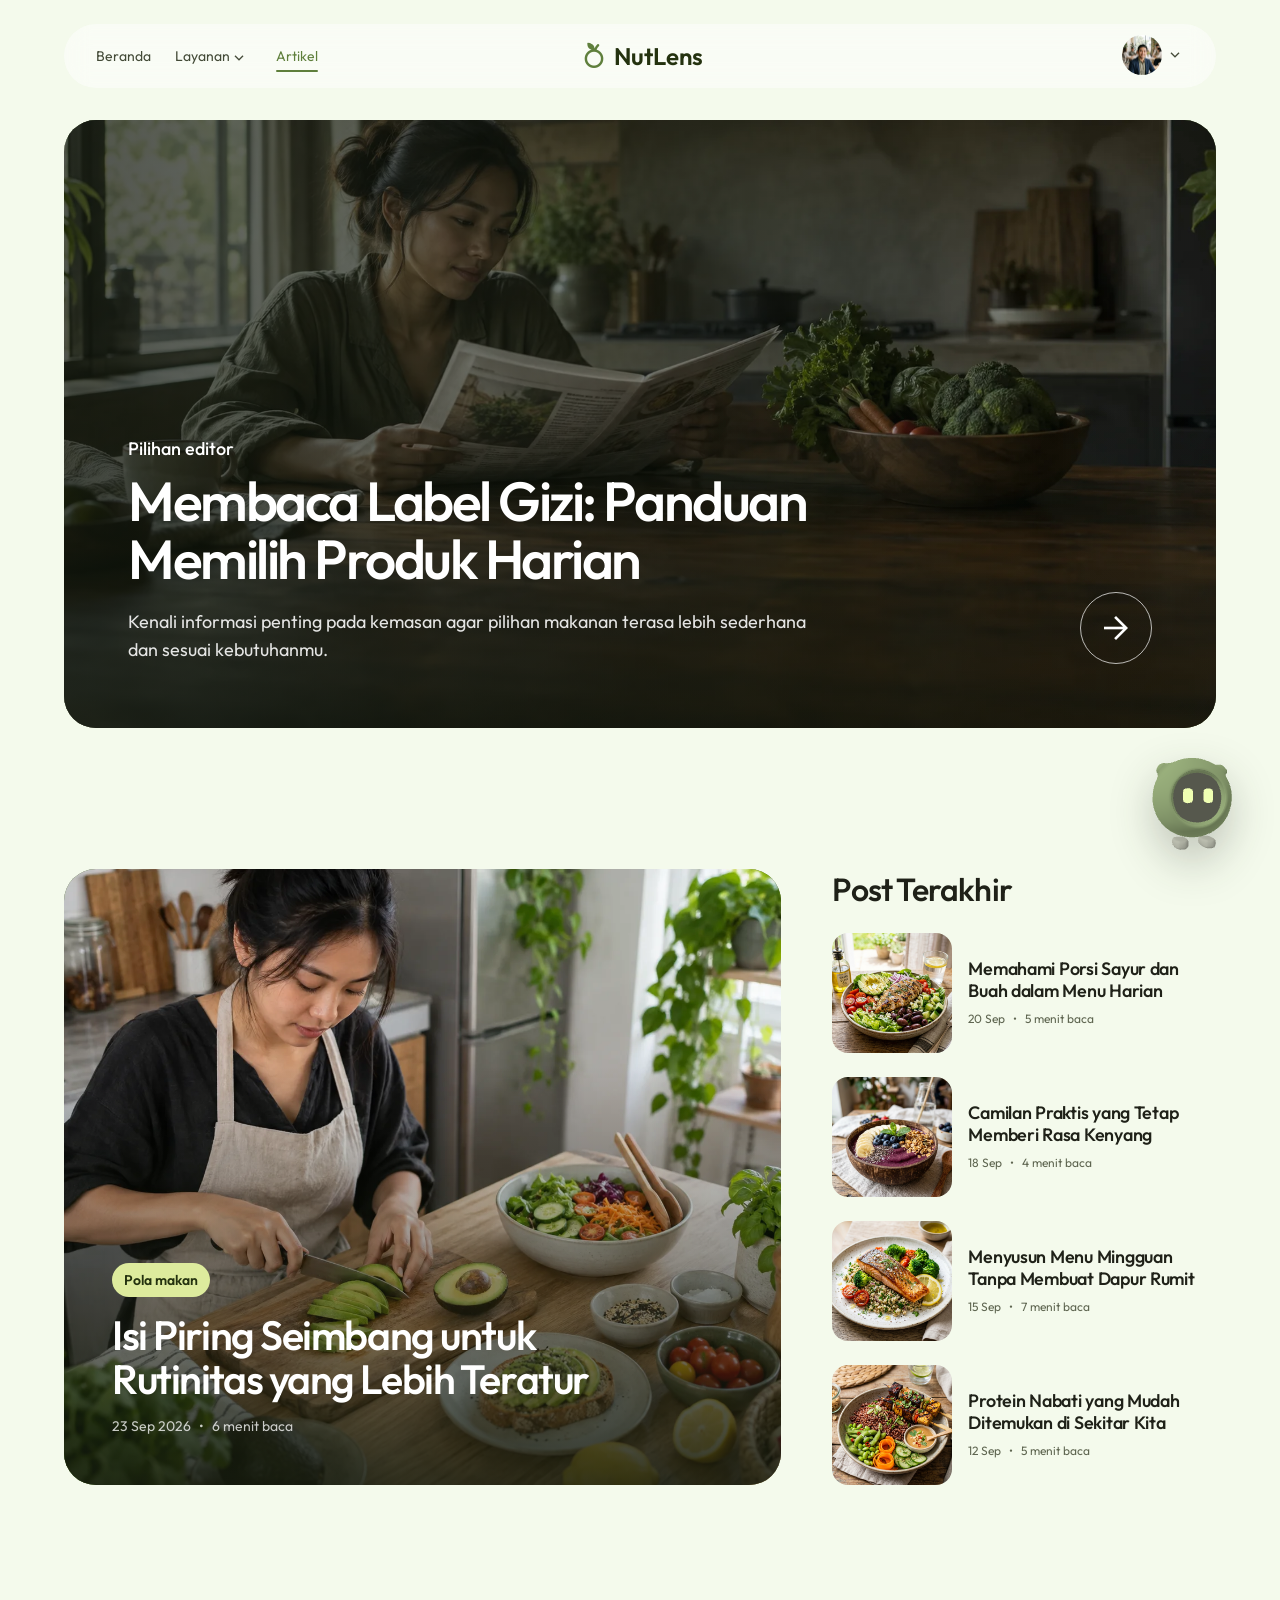
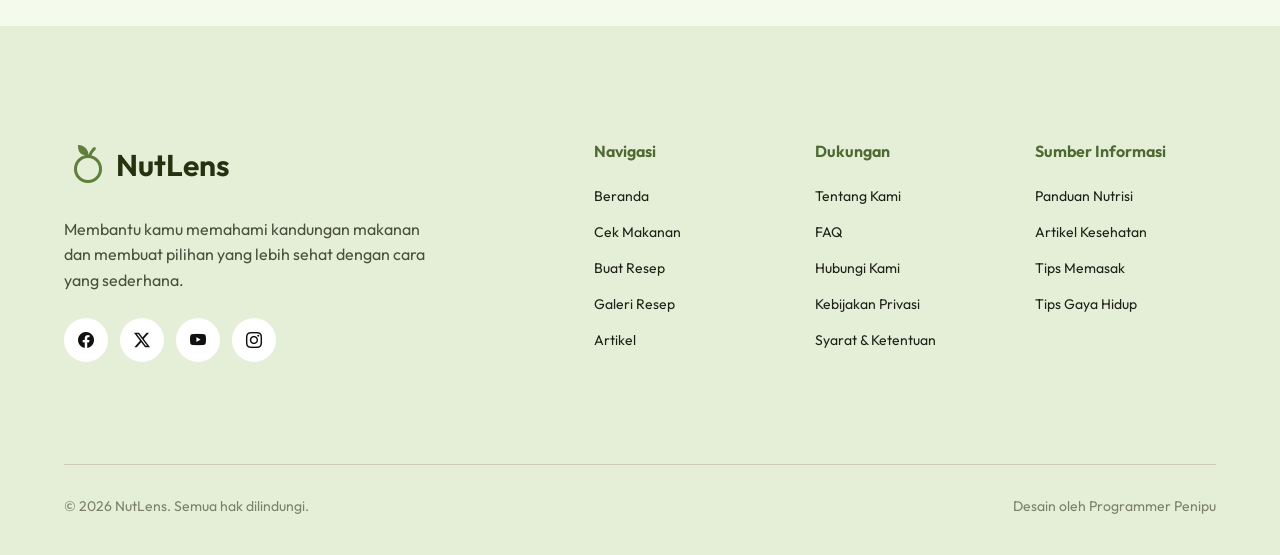
==== assets/pages/artikel.html @ 57198579 "feat(chat): mount assistant across feature pages" ====
<!doctype html>
<html lang="id">
  <head>
    <meta charset="UTF-8" />
    <meta name="viewport" content="width=device-width, initial-scale=1" />
    <meta name="description" content="Baca artikel NutLens tentang nutrisi, kebiasaan makan, dan pilihan makanan untuk keseharian." />
    <title>Artikel Kesehatan | NutLens</title>
    <script>
      (() => {
        const root = document.documentElement;
        const reduce = window.matchMedia("(prefers-reduced-motion: reduce)").matches;
        if (!reduce && "IntersectionObserver" in window) {
          root.classList.add("reveal-ready");
          document.addEventListener("DOMContentLoaded", () => {
            window.setTimeout(() => {
              if (!root.classList.contains("reveal-runtime-ready")) root.classList.remove("reveal-ready");
            }, 1600);
          }, { once: true });
        }
      })();
    </script>
    <link rel="preconnect" href="https://fonts.googleapis.com" />
    <link rel="preconnect" href="https://fonts.gstatic.com" crossorigin />
    <link rel="stylesheet" href="https://fonts.googleapis.com/css2?family=Material+Symbols+Outlined:opsz,wght,FILL,GRAD@20..48,100..700,0..1,-50..200&amp;family=Outfit:wght@100..900&amp;display=swap" />
    <link rel="stylesheet" href="https://cdn.jsdelivr.net/npm/bootstrap-icons@1.13.1/font/bootstrap-icons.min.css" />
    <link rel="stylesheet" href="../css/global.css?v=2" />
    <link rel="stylesheet" href="../css/chat-widget.css" />
    <link rel="stylesheet" href="../css/artikel.css" />
    <script type="module" src="../js/navbar.mjs?v=2"></script>
    <script type="module" src="../js/chat-widget.mjs?v=6"></script>
    <script type="module" src="../js/profile-dropdown.mjs"></script>
    <script type="module" src="../js/mobile-navigation.mjs"></script>
    <script type="module" src="../js/scroll-reveal.mjs"></script>
  </head>
  <body>
    <a class="visually-hidden" href="#main-content">Lewati ke konten utama</a>

    <nav class="nutlens-navbar" aria-label="Navigasi utama" data-mobile-navigation>
      <div class="navbar__container">
        <ul class="navbar__menu">
          <li><a href="../../index.html">Beranda</a></li>
          <li>
            <div class="navbar__services" data-services-dropdown>
              <button class="navbar__services-toggle" type="button" aria-expanded="false" aria-controls="services-menu">
                Layanan
                <span class="material-symbols-outlined" aria-hidden="true">expand_more</span>
              </button>
              <ul id="services-menu" class="navbar__submenu" hidden>
                <li><a href="cek-makanan.html"><span class="navbar__submenu-icon navbar__submenu-icon--check material-symbols-outlined" aria-hidden="true">nutrition</span><span class="navbar__submenu-copy"><span class="navbar__submenu-title">Analisis Gizi</span><span class="navbar__submenu-description">Analisis nutrisi dari makananmu</span></span></a></li>
                <li><a href="resep-galeri.html"><span class="navbar__submenu-icon navbar__submenu-icon--gallery material-symbols-outlined" aria-hidden="true">menu_book</span><span class="navbar__submenu-copy"><span class="navbar__submenu-title">Resep Sehat</span><span class="navbar__submenu-description">Temukan inspirasi resep sehat</span></span></a></li>
                <li><a href="buat-resep.html"><span class="navbar__submenu-icon navbar__submenu-icon--recipe material-symbols-outlined" aria-hidden="true">restaurant_menu</span><span class="navbar__submenu-copy"><span class="navbar__submenu-title">Perencanaan Nutrisi</span><span class="navbar__submenu-description">Buat resep dari bahan yang tersedia</span></span></a></li>
                <li><a href="challenge-sehat.html"><span class="navbar__submenu-icon navbar__submenu-icon--challenge material-symbols-outlined" aria-hidden="true">emoji_events</span><span class="navbar__submenu-copy"><span class="navbar__submenu-title">Challenge Sehat</span><span class="navbar__submenu-description">Ikuti tantangan hidup lebih sehat</span></span></a></li>
              </ul>
            </div>
          </li>
          <li><a class="is-active" href="artikel.html" aria-current="page">Artikel</a></li>
        </ul>

        <div class="navbar__logo">
          <span class="material-symbols-outlined" aria-hidden="true">nutrition</span>
          <a href="../../index.html" aria-label="NutLens, kembali ke beranda">NutLens</a>
        </div>

        <div class="navbar__profile" data-profile-dropdown>
          <button class="navbar__profile-trigger" type="button" aria-expanded="false" aria-controls="profile-menu" aria-label="Buka menu profil Denny Pramana">
            <img class="navbar__profile-avatar navbar__profile-avatar--trigger" src="../images/testimonial/Bang Raka.webp" alt="" width="40" height="40" />
            <span class="navbar__profile-chevron material-symbols-outlined" aria-hidden="true">expand_more</span>
          </button>
          <div id="profile-menu" class="navbar__profile-panel" hidden inert>
            <div class="navbar__profile-identity">
              <img class="navbar__profile-avatar navbar__profile-avatar--panel" src="../images/testimonial/Bang Raka.webp" alt="" width="48" height="48" />
              <div class="navbar__profile-copy"><p class="navbar__profile-name">Denny Pramana</p><p class="navbar__profile-email">denprama@email.com</p></div>
            </div>
            <hr class="navbar__profile-divider" />
            <a class="navbar__profile-action" href="profil.html" data-profile-link><span class="material-symbols-outlined" aria-hidden="true">person</span><span>Profile</span></a>
            <button class="navbar__profile-action" type="button" data-profile-logout><span class="material-symbols-outlined" aria-hidden="true">logout</span><span>Logout</span></button>
          </div>
        </div>

        <button class="mobile-nav__open" type="button" aria-label="Buka menu navigasi" aria-expanded="false" aria-controls="mobile-navigation"><span class="material-symbols-outlined" aria-hidden="true">menu</span></button>
      </div>

      <div class="mobile-nav" id="mobile-navigation" aria-hidden="true">
        <button class="mobile-nav__overlay" type="button" aria-label="Tutup menu navigasi" tabindex="-1"></button>
        <aside class="mobile-nav__drawer" role="dialog" aria-modal="true" aria-labelledby="mobile-nav-title" inert>
          <header class="mobile-nav__header">
            <span class="mobile-nav__brand" aria-hidden="true"><span class="material-symbols-outlined">nutrition</span><span>NutLens</span></span>
            <h2 id="mobile-nav-title" class="visually-hidden">Menu NutLens</h2>
            <button class="mobile-nav__close" type="button" aria-label="Tutup menu navigasi"><span class="material-symbols-outlined" aria-hidden="true">close</span></button>
          </header>
          <div class="mobile-nav__body">
            <section class="mobile-nav__section" aria-labelledby="mobile-account-title">
              <h3 id="mobile-account-title" class="mobile-nav__section-title">Akun</h3>
              <a class="mobile-nav__account" href="profil.html"><img class="mobile-nav__avatar" src="../images/testimonial/Bang Raka.webp" alt="" width="48" height="48" /><span class="mobile-nav__account-text"><strong>Denny Pramana</strong><span>Lihat profil saya</span></span><span class="material-symbols-outlined" aria-hidden="true">chevron_right</span></a>
            </section>
            <section class="mobile-nav__section" aria-labelledby="mobile-navigation-title">
              <h3 id="mobile-navigation-title" class="mobile-nav__section-title">Navigasi</h3>
              <nav aria-label="Navigasi mobile">
                <ul class="mobile-nav__list">
                  <li><a class="mobile-nav__item" href="../../index.html"><span class="material-symbols-outlined" aria-hidden="true">home</span><span>Beranda</span></a></li>
                  <li>
                    <button class="mobile-nav__submenu-trigger" type="button" aria-expanded="false" aria-controls="mobile-services-menu"><span class="mobile-nav__item-main"><span class="material-symbols-outlined" aria-hidden="true">grid_view</span><span>Layanan</span></span><span class="material-symbols-outlined mobile-nav__submenu-icon" aria-hidden="true">expand_more</span></button>
                    <div class="mobile-nav__submenu-shell" id="mobile-services-menu" aria-hidden="true" inert><ul class="mobile-nav__submenu"><li><a href="cek-makanan.html">Analisis Gizi</a></li><li><a href="resep-galeri.html">Resep Sehat</a></li><li><a href="buat-resep.html">Perencanaan Nutrisi</a></li><li><a href="challenge-sehat.html">Challenge Sehat</a></li></ul></div>
                  </li>
                  <li><a class="mobile-nav__item is-active" href="artikel.html" aria-current="page"><span class="material-symbols-outlined" aria-hidden="true">article</span><span>Artikel</span></a></li>
                </ul>
              </nav>
            </section>
          </div>
          <div class="mobile-nav__footer"><button class="mobile-nav__logout" type="button"><span class="material-symbols-outlined" aria-hidden="true">logout</span><span>Logout</span></button></div>
        </aside>
      </div>
    </nav>

    <main id="main-content">
      <section class="article-hero" aria-labelledby="featured-title">
        <img class="article-hero__image" src="../images/articles/article-hero.webp" alt="Seseorang membaca artikel nutrisi di meja dapur" width="1774" height="887" fetchpriority="high" />
        <div class="article-hero__scrim" aria-hidden="true"></div>
        <div class="article-hero__content">
          <p class="article-hero__eyebrow">Pilihan editor</p>
          <h1 id="featured-title">Membaca Label Gizi: Panduan Memilih Produk Harian</h1>
          <p class="article-hero__summary">Kenali informasi penting pada kemasan agar pilihan makanan terasa lebih sederhana dan sesuai kebutuhanmu.</p>
        </div>
        <a class="article-hero__action" href="#artikel-terbaru" aria-label="Lihat artikel terbaru"><span class="material-symbols-outlined" aria-hidden="true">arrow_forward</span></a>
      </section>

      <section class="article-feed" id="artikel-terbaru" aria-labelledby="latest-title">
        <article class="lead-story" data-reveal="fade-up">
          <img class="lead-story__image" src="../images/articles/article-feature.webp" alt="Seseorang menyiapkan roti alpukat dan salad di dapur" width="1448" height="1086" loading="lazy" />
          <div class="lead-story__scrim" aria-hidden="true"></div>
          <div class="lead-story__content">
            <p class="story-category">Pola makan</p>
            <h2>Isi Piring Seimbang untuk Rutinitas yang Lebih Teratur</h2>
            <p class="story-meta"><time datetime="2026-09-23">23 Sep 2026</time><span aria-hidden="true">•</span><span>6 menit baca</span></p>
          </div>
        </article>

        <div class="latest-stories" data-reveal="fade-up" data-reveal-delay="120">
          <h2 id="latest-title">Post Terakhir</h2>
          <div class="latest-stories__list">
            <article class="story-row"><img src="../images/recipes/mediterranean-salad.jpg" alt="Salad berisi sayuran segar" width="1200" height="896" loading="lazy" /><div><h3>Memahami Porsi Sayur dan Buah dalam Menu Harian</h3><p class="story-meta"><time datetime="2026-09-20">20 Sep</time><span aria-hidden="true">•</span><span>5 menit baca</span></p></div></article>
            <article class="story-row"><img src="../images/recipes/berry-smoothie.jpg" alt="Smoothie buah beri dengan bahan segar" width="1200" height="896" loading="lazy" /><div><h3>Camilan Praktis yang Tetap Memberi Rasa Kenyang</h3><p class="story-meta"><time datetime="2026-09-18">18 Sep</time><span aria-hidden="true">•</span><span>4 menit baca</span></p></div></article>
            <article class="story-row"><img src="../images/recipes/salmon-quinoa.jpg" alt="Hidangan salmon dan quinoa" width="1200" height="896" loading="lazy" /><div><h3>Menyusun Menu Mingguan Tanpa Membuat Dapur Rumit</h3><p class="story-meta"><time datetime="2026-09-15">15 Sep</time><span aria-hidden="true">•</span><span>7 menit baca</span></p></div></article>
            <article class="story-row"><img src="../images/recipes/tempe-bakar.jpg" alt="Tempe bakar dengan sayuran" width="1200" height="896" loading="lazy" /><div><h3>Protein Nabati yang Mudah Ditemukan di Sekitar Kita</h3><p class="story-meta"><time datetime="2026-09-12">12 Sep</time><span aria-hidden="true">•</span><span>5 menit baca</span></p></div></article>
          </div>
        </div>
      </section>
    </main>

    <footer class="site-footer">
      <div class="site-footer__container">
        <div class="site-footer__main">
          <div class="site-footer__brand" data-reveal="fade-up">
            <a class="site-footer__brand-link" href="../../index.html" aria-label="NutLens, kembali ke beranda"><span class="material-symbols-outlined" aria-hidden="true">nutrition</span><span>NutLens</span></a>
            <p class="site-footer__description">Membantu kamu memahami kandungan makanan dan membuat pilihan yang lebih sehat dengan cara yang sederhana.</p>
            <div class="site-footer__socials" aria-label="Media sosial NutLens">
              <a class="site-footer__social-link" aria-label="Facebook NutLens belum tersedia" aria-disabled="true" tabindex="-1"><i class="bi bi-facebook" aria-hidden="true"></i></a>
              <a class="site-footer__social-link" aria-label="X NutLens belum tersedia" aria-disabled="true" tabindex="-1"><i class="bi bi-twitter-x" aria-hidden="true"></i></a>
              <a class="site-footer__social-link" aria-label="YouTube NutLens belum tersedia" aria-disabled="true" tabindex="-1"><i class="bi bi-youtube" aria-hidden="true"></i></a>
              <a class="site-footer__social-link" aria-label="Instagram NutLens belum tersedia" aria-disabled="true" tabindex="-1"><i class="bi bi-instagram" aria-hidden="true"></i></a>
            </div>
          </div>
          <div class="site-footer__navigation" data-reveal="fade-up" data-reveal-delay="120">
            <nav aria-labelledby="footer-navigation-title"><h2 id="footer-navigation-title" class="site-footer__nav-title">Navigasi</h2><ul class="site-footer__nav-list"><li><a class="site-footer__link" href="../../index.html">Beranda</a></li><li><a class="site-footer__link" href="cek-makanan.html">Cek Makanan</a></li><li><a class="site-footer__link" href="buat-resep.html">Buat Resep</a></li><li><a class="site-footer__link" href="resep-galeri.html">Galeri Resep</a></li><li><a class="site-footer__link" href="artikel.html" aria-current="page">Artikel</a></li></ul></nav>
            <nav aria-labelledby="footer-support-title"><h2 id="footer-support-title" class="site-footer__nav-title">Dukungan</h2><ul class="site-footer__nav-list"><li><a class="site-footer__link" href="../../index.html#about-title">Tentang Kami</a></li><li><a class="site-footer__link" href="../../index.html#faq-title">FAQ</a></li><li><a class="site-footer__link" aria-disabled="true" tabindex="-1">Hubungi Kami</a></li><li><a class="site-footer__link" aria-disabled="true" tabindex="-1">Kebijakan Privasi</a></li><li><a class="site-footer__link" aria-disabled="true" tabindex="-1">Syarat &amp; Ketentuan</a></li></ul></nav>
            <nav aria-labelledby="footer-resources-title"><h2 id="footer-resources-title" class="site-footer__nav-title">Sumber Informasi</h2><ul class="site-footer__nav-list"><li><a class="site-footer__link" href="artikel.html">Panduan Nutrisi</a></li><li><a class="site-footer__link" href="artikel.html">Artikel Kesehatan</a></li><li><a class="site-footer__link" href="resep-galeri.html">Tips Memasak</a></li><li><a class="site-footer__link" href="artikel.html">Tips Gaya Hidup</a></li></ul></nav>
          </div>
        </div>
        <div class="site-footer__divider" aria-hidden="true"></div>
        <div class="site-footer__bottom"><p>© 2026 NutLens. Semua hak dilindungi.</p><p>Desain oleh Programmer Penipu</p></div>
      </div>
    </footer>
  </body>
</html>
---- assets/css/global.css ----
:root {
  /* === Brand / Material-like Color Tokens === */
  --color-primary: #5f7f3c;
  --color-primary-hover: #4e6931;
  --color-primary-container: #a0c878;
  --color-primary-fixed: #ddeb9d;
  --color-primary-fixed-dim: #c9df7c;

  --color-on-primary: #ffffff;
  --color-on-primary-container: #24320f;
  --color-on-primary-fixed: #1d260b;
  --color-on-primary-fixed-variant: #49642a;

  --color-secondary: #6b7d33;
  --color-secondary-container: #ddeb9d;
  --color-secondary-fixed: #edf5bd;
  --color-secondary-fixed-dim: #ddeb9d;

  --color-on-secondary: #ffffff;
  --color-on-secondary-container: #2f3a12;
  --color-on-secondary-fixed: #1f2608;
  --color-on-secondary-fixed-variant: #596d23;

  --color-tertiary: #8a6f3c;
  --color-tertiary-container: #f1dfb8;
  --color-tertiary-fixed: #fff1cf;
  --color-tertiary-fixed-dim: #ecd59f;

  --color-on-tertiary: #ffffff;
  --color-on-tertiary-container: #33250a;
  --color-on-tertiary-fixed: #241900;
  --color-on-tertiary-fixed-variant: #6d5428;

  --color-error: #ba1a1a;
  --color-error-container: #ffdad6;
  --color-on-error: #ffffff;
  --color-on-error-container: #93000a;

  /* === Surface & Background === */
  --color-background: #F4FAEC;
  --color-on-background: #1f2118;

  --color-surface: #fffdf6;
  --color-surface-dim: #e4dfd1;
  --color-surface-bright: #fffdf6;

  --color-surface-container-lowest: #ffffff;
  --color-surface-container-low: #faf6e9;
  --color-surface-container: #f4efdf;
  --color-surface-container-high: #E5EFD7;
  --color-surface-container-highest: #e8e1ce;

  --color-on-surface: #1f2118;
  --color-on-surface-variant: #4c4f3f;

  --color-surface-variant: #ebe6d6;
  --color-surface-tint: #5f7f3c;

  /* === Outline === */
  --color-outline: #7c806b;
  --color-outline-variant: #cdc8b8;

  /* === Inverse === */
  --color-inverse-surface: #303126;
  --color-inverse-on-surface: #f5f1e4;
  --color-inverse-primary: #ddeb9d;

  /* === Additional UI Colors === */
  --color-white: #ffffff;
  --color-black: #111;

  --color-gray-50: #f9faf7;
  --color-gray-100: #f1f2eb;
  --color-gray-200: #e3e5d8;
  --color-gray-300: #cfd3bf;
  --color-gray-400: #aeb49a;
  --color-gray-500: #7d856b;
  --color-gray-600: #5f6651;
  --color-gray-700: #434a37;
  --color-gray-800: #2d3327;
  --color-gray-900: #1f2118;

  --color-green-50: #f8fbea;
  --color-green-100: #edf5bd;
  --color-green-200: #ddeb9d;
  --color-green-300: #c2db78;
  --color-green-400: #a0c878;
  --color-green-500: #82aa57;
  --color-green-600: #6f9446;
  --color-green-700: #5f8039;
  --color-green-800: #4d682f;
  --color-green-900: #33451f;

  --color-yellow-50: #fffbea;
  --color-yellow-100: #fff1b8;
  --color-yellow-500: #facc15;

  --color-orange-50: #fff7ed;
  --color-orange-100: #ffedd5;
  --color-orange-200: #fed7aa;
  --color-orange-300: #fdba74;
  --color-orange-400: #fb923c;
  --color-orange-500: #f97316;
  --color-orange-600: #ea580c;
  --color-orange-700: #c2410c;

  --color-red-50: #fef2f2;
  --color-red-100: #fee2e2;
  --color-red-500: #ef4444;
  --color-red-600: #dc2626;

  --color-blue-50: #eff6ff;
  --color-blue-100: #dbeafe;
  --color-blue-500: #3b82f6;
  --color-blue-600: #2563eb;

  /* === Semantic Status Colors === */
  --color-success: #6f9446;
  --color-success-container: #ddeb9d;
  --color-on-success-container: #24320f;

  --color-warning: #f97316;
  --color-warning-container: #ffedd5;
  --color-on-warning-container: #7c2d12;

  --color-danger: #dc2626;
  --color-danger-container: #fee2e2;
  --color-on-danger-container: #7f1d1d;

  --color-info: #3b82f6;
  --color-info-container: #dbeafe;
  --color-on-info-container: #1e3a8a;

  /* === Typography === */
  --font-family: 'Outfit', system-ui, -apple-system, sans-serif;

  /* Font Sizes */
  --font-size-display: 48px;
  --font-size-h1: 32px;
  --font-size-h2: 20px;
  --font-size-body-lg: 18px;
  --font-size-body-md: 16px;
  --font-size-label-bold: 14px;
  --font-size-label-sm: 12px;
  --font-size-xs: 10px;
  --font-size-sm: 14px;
  --font-size-lg: 18px;
  --font-size-xl: 20px;
  --font-size-2xl: 24px;
  --font-size-3xl: 30px;
  --font-size-5xl: 48px;

  /* Line Heights */
  --line-height-display: 1.1;
  --line-height-h1: 1.2;
  --line-height-h2: 1.3;
  --line-height-body-lg: 1.6;
  --line-height-body-md: 1.5;
  --line-height-label: 1.2;

  /* Letter Spacing */
  --letter-spacing-display: -0.04em;
  --letter-spacing-h1: -0.02em;
  --letter-spacing-h2: -0.01em;
  --letter-spacing-label-bold: 0.02em;
  --letter-spacing-label-sm: 0.04em;
  --letter-spacing-wider: 0.05em;
  --letter-spacing-widest: 0.1em;

  /* === Spacing === */
  --space-0: 0;
  --space-1: 0.25rem;
  --space-2: 0.5rem;
  --space-3: 0.75rem;
  --space-4: 1rem;
  --space-5: 1.25rem;
  --space-6: 1.5rem;
  --space-8: 2rem;
  --space-10: 2.5rem;
  --space-12: 3rem;
  --space-16: 4rem;
  --space-20: 5rem;
  --space-24: 6rem;

  --gutter-bento: 1.5rem;
  --cell-padding: 2rem;
  --stack-gap: 0.75rem;
  --inline-gap: 1rem;

  /* === Border Radius === */
  --radius-sm: 0.25rem;
  --radius-md: 0.5rem;
  --radius-lg: 0.75rem;
  --radius-xl: 1rem;
  --radius-2xl: 1.5rem;
  --radius-3xl: 2rem;
  --radius-full: 9999px;

  /* === Shadows === */
  --shadow-sm: 0 1px 2px rgba(31, 33, 24, 0.05);
  --shadow-md: 0 10px 30px rgba(31, 33, 24, 0.06);
  --shadow-lg: 0 16px 40px rgba(31, 33, 24, 0.08);
  --shadow-xl: 0 24px 60px rgba(31, 33, 24, 0.12);
  --shadow-2xl: 0 32px 80px rgba(31, 33, 24, 0.18);
  --shadow-bento: 0 10px 30px rgba(31, 33, 24, 0.06);

  /* === Transitions === */
  --transition-fast: 150ms ease;
  --transition-base: 200ms ease;
  --transition-medium: 300ms ease;
  --transition-slow: 500ms ease;
  --transition-spring: 200ms cubic-bezier(0.34, 1.56, 0.64, 1);

  /* === Layout === */
  --container-max: 1280px;
  --container-max-wide: 1440px;
  --navbar-height: 64px;
  --navbar-backdrop-blur: 0.75rem;
  --navbar-indicator-height: 0.125rem;
  --navbar-submenu-max-width: 48rem;
  --z-index-dropdown: 10;
  --z-index-mobile-nav: 2000;
}

*,
*::before,
*::after {
  box-sizing: border-box;
}

body {
  min-width: 20rem;
  margin: 0;
  color: var(--color-on-background);
  background-color: var(--color-background);
  font-family: var(--font-family);
}

a {
  color: inherit;
}

.visually-hidden {
  position: absolute;
  width: 1px;
  height: 1px;
  padding: 0;
  margin: -1px;
  overflow: hidden;
  clip: rect(0, 0, 0, 0);
  white-space: nowrap;
  border: 0;
}

/* ===== Navbar ===== */

.nutlens-navbar {
  position: sticky;
  top: 0;
  width: 100%;
  padding: var(--space-6) clamp(var(--space-4), 5vw, var(--space-20));
  z-index: var(--z-index-dropdown);
}

.navbar__container {
  position: relative;
  display: grid;
  grid-template-columns: 1fr auto 1fr;
  align-items: center;
  width: 100%;
  max-width: var(--container-max);
  min-height: var(--navbar-height);
  margin: 0 auto;
  padding: 0 var(--space-8);
  background-color: var(--color-surface-container-lowest);
  background-color: color-mix(in srgb, var(--color-white) 48%, transparent);
  border-radius: var(--radius-full);
  -webkit-backdrop-filter: blur(var(--navbar-backdrop-blur));
  backdrop-filter: blur(var(--navbar-backdrop-blur));
}

.navbar__menu,
.navbar__submenu {
  margin: 0;
  padding: 0;
  list-style: none;
}

.navbar__menu {
  display: flex;
  align-items: center;
  justify-self: start;
  gap: var(--space-6);
  font-size: 14px;
  font-weight: 400;
}

.navbar__menu a,
.navbar__logo a,
.back-link {
  text-decoration: none;
}

.navbar__menu>li>a {
  position: relative;
  color: var(--color-gray-700);
  transition: color var(--transition-base);
}

.navbar__menu a,
.navbar__services-toggle {
  display: inline-flex;
  align-items: center;
  min-height: 2.5rem;
  padding-block: var(--space-2);
  line-height: var(--line-height-label);
}

.navbar__menu>li>a:is(:hover, :focus-visible),
.navbar__services-toggle:is(:hover, :focus-visible),
.back-link:hover {
  color: var(--color-primary);
}

.navbar__menu>li>a.is-active,
.navbar__services-toggle.is-active,
.navbar__services-toggle[aria-expanded="true"] {
  position: relative;
  color: var(--color-primary);
}

.navbar__menu>li>a::after {
  position: absolute;
  right: 0;
  bottom: var(--space-1);
  left: 0;
  height: var(--navbar-indicator-height);
  border-radius: var(--radius-sm);
  background-color: var(--color-primary);
  content: '';
  clip-path: inset(0 100% 0 0);
  transition: clip-path var(--transition-base);
}

.navbar__menu>li>a:is(:hover, :focus-visible, .is-active)::after {
  clip-path: inset(0 0 0 0);
}

.navbar__services {
  position: relative;
}

.navbar__services-toggle {
  gap: var(--space-1);
  padding-inline: 0;
  color: var(--color-gray-700);
  background: transparent;
  border: 0;
  font-family: inherit;
  font-size: inherit;
  font-weight: inherit;
  text-align: left;
  cursor: pointer;
  transition: color var(--transition-base);
}

.navbar__services-toggle .material-symbols-outlined {
  color: currentColor;
  font-size: var(--font-size-lg);
  transform: translateX(-4px) translateY(2px);
  transition: transform var(--transition-base);
}

.navbar__services-toggle[aria-expanded="true"] .material-symbols-outlined {
  transform: translateX(-4px) rotate(180deg);
}

.navbar__submenu {
  --services-dropdown-duration: 200ms;
  position: absolute;
  z-index: var(--z-index-dropdown);
  top: 100%;
  left: calc(var(--space-4) * -1);

  display: grid;
  grid-template-columns: repeat(2, minmax(0, 1fr));

  width: min(var(--navbar-submenu-max-width), calc(100vw - (2 * var(--space-4))));
  gap: var(--space-2) var(--space-4);
  padding: var(--space-6);

  background-color: var(--color-surface-container-lowest);
  border-radius: var(--radius-2xl);
  box-shadow: var(--shadow-lg);
  opacity: 0;
  transform: translateY(calc(var(--space-2) * -1));
  visibility: hidden;
  pointer-events: none;
  transition:
    opacity var(--services-dropdown-duration) ease,
    transform var(--services-dropdown-duration) cubic-bezier(0.16, 1, 0.3, 1),
    visibility 0s linear var(--services-dropdown-duration);
}

.navbar__submenu.is-open {
  opacity: 1;
  transform: translateY(0);
  visibility: visible;
  pointer-events: auto;
  transition-delay: 0s;
}

.navbar__submenu[hidden] {
  display: none;
}

.navbar__submenu a {
  display: grid;
  grid-template-columns: 3.5rem minmax(0, 1fr);
  align-items: center;
  gap: var(--space-4);

  min-height: 5rem;
  padding: var(--space-3);
  border-radius: var(--radius-xl);
  text-decoration: none;
  transition:
    color var(--transition-fast),
    background-color var(--transition-fast),
    transform var(--transition-fast);
}

.navbar__submenu a::after {
  display: none;
}

.navbar__submenu a:is(:hover, :focus-visible) {
  background-color: var(--color-gray-100);
  transform: translateY(-1px);
}

.navbar__submenu-icon {
  display: grid;
  place-items: center;

  width: 3.5rem;
  height: 3.5rem;

  color: var(--submenu-icon-color,
      var(--color-on-primary-fixed-variant));

  background-color: var(--submenu-icon-background,
      var(--color-surface-container-high));
  border-radius: var(--radius-xl);
  font-size: var(--font-size-2xl);
}

.navbar__submenu-icon--check {
  --submenu-icon-background: var(--color-primary-fixed);
  --submenu-icon-color: var(--color-on-primary-fixed-variant);
}

.navbar__submenu-icon--recipe {
  --submenu-icon-background: var(--color-tertiary-container);
  --submenu-icon-color: var(--color-on-tertiary-fixed-variant);
}

.navbar__submenu-icon--gallery {
  --submenu-icon-background: var(--color-info-container);
  --submenu-icon-color: var(--color-on-info-container);
}

.navbar__submenu-icon--challenge {
  --submenu-icon-background: var(--color-warning-container);
  --submenu-icon-color: var(--color-on-warning-container);
}

.navbar__submenu-copy {
  display: grid;
  gap: var(--space-1);
  min-width: 0;
}

.navbar__submenu-title {
  color: var(--color-on-background);
  font-size: var(--font-size-body-md);
  font-weight: 500;
  line-height: var(--line-height-label);
}

.navbar__submenu-description {
  color: var(--color-gray-600);
  font-size: var(--font-size-sm);
  line-height: var(--line-height-body-md);
}

.navbar__logo {
  display: flex;
  align-items: center;
  justify-self: center;
  gap: var(--space-1);
}

.navbar__logo a {
  color: var(--color-on-primary-container);
  font-size: var(--font-size-2xl);
  font-weight: 600;
}

.navbar__logo .material-symbols-outlined {
  color: var(--color-primary);
  font-size: var(--font-size-h1);
}

.navbar__profile {
  position: relative;
  justify-self: end;
  color: var(--color-gray-700);
  font-size: var(--font-size-sm);
  font-weight: 500;
}

.navbar__profile-trigger {
  display: inline-flex;
  align-items: center;
  justify-content: center;
  min-width: 2.75rem;
  min-height: 2.75rem;
  gap: var(--space-1);
  padding: 0;
  color: var(--color-gray-700);
  background: transparent;
  border: 0;
  font: inherit;
  cursor: pointer;
}

.navbar__profile-avatar {
  display: block;
  flex: 0 0 auto;
  aspect-ratio: 1;
  object-fit: cover;
  object-position: center 35%;
  border-radius: var(--radius-full);
}

.navbar__profile-avatar--trigger {
  width: 2.5rem;
}

.navbar__profile-avatar--panel {
  width: 3rem;
}

.navbar__profile-chevron {
  color: currentColor;
  font-size: var(--font-size-lg);
  transition: transform var(--transition-base);
}

.navbar__profile-trigger[aria-expanded="true"] .navbar__profile-chevron {
  transform: rotate(180deg);
}

.navbar__profile-panel {
  --profile-dropdown-duration: 200ms;
  position: absolute;
  z-index: var(--z-index-dropdown);
  top: calc(100% + var(--space-3));
  right: 0;
  width: min(18.75rem, calc(100vw - (2 * var(--space-4))));
  padding: var(--space-4);
  color: var(--color-on-surface);
  background-color: var(--color-surface-container-lowest);
  border-radius: var(--radius-xl);
  box-shadow: var(--shadow-lg);
  opacity: 0;
  transform: translateY(calc(var(--space-2) * -1));
  visibility: hidden;
  pointer-events: none;
  transition:
    opacity var(--profile-dropdown-duration) ease,
    transform var(--profile-dropdown-duration) ease,
    visibility 0s linear var(--profile-dropdown-duration);
}

.navbar__profile-panel::before {
  position: absolute;
  inset-inline: 0;
  bottom: 100%;
  height: var(--space-3);
  content: '';
}

.navbar__profile-panel.is-open {
  opacity: 1;
  transform: translateY(0);
  visibility: visible;
  pointer-events: auto;
  transition-delay: 0s;
}

.navbar__profile-panel[hidden] {
  display: none;
}

.navbar__profile-identity {
  display: grid;
  grid-template-columns: auto minmax(0, 1fr);
  align-items: center;
  gap: var(--space-3);
  padding: var(--space-2);
}

.navbar__profile-copy {
  min-width: 0;
}

.navbar__profile-name,
.navbar__profile-email {
  margin: 0;
}

.navbar__profile-name {
  color: var(--color-on-surface);
  font-size: var(--font-size-body-md);
  font-weight: 600;
  line-height: var(--line-height-label);
}

.navbar__profile-email {
  margin-top: var(--space-1);
  color: var(--color-on-surface-variant);
  font-size: var(--font-size-sm);
  font-weight: 400;
  line-height: var(--line-height-body-md);
  overflow-wrap: anywhere;
}

.navbar__profile-divider {
  height: 1px;
  margin: var(--space-3) 0;
  background-color: var(--color-outline-variant);
  border: 0;
}

.navbar__profile-action {
  display: flex;
  align-items: center;
  width: 100%;
  min-height: 3.5rem;
  gap: var(--space-3);
  padding: var(--space-3);
  color: var(--color-on-surface);
  background: transparent;
  border: 0;
  border-radius: var(--radius-xl);
  font: inherit;
  text-align: left;
  text-decoration: none;
  cursor: pointer;
  transition: background-color var(--transition-fast);
}

.navbar__profile-action:is(:hover, :focus-visible) {
  background-color: var(--color-surface-container-high);
}

.navbar__profile-action .material-symbols-outlined {
  color: var(--color-primary);
  font-size: var(--font-size-2xl);
}

body.is-mobile-nav-open {
  overflow: hidden;
}

.mobile-nav__open,
.mobile-nav {
  display: none;
}

.mobile-nav__open,
.mobile-nav__close,
.mobile-nav__overlay,
.mobile-nav__submenu-trigger,
.mobile-nav__logout {
  border: 0;
  font: inherit;
  cursor: pointer;

}

.mobile-nav {
  position: fixed;
  z-index: var(--z-index-mobile-nav);
  inset: 0;
  visibility: hidden;
  pointer-events: none;
  transition: visibility 0s linear 320ms;
}

.mobile-nav__overlay {
  position: absolute;
  inset: 0;
  background: rgb(15 25 10 / 45%);
  opacity: 0;
  transition: opacity 260ms ease;
}

.mobile-nav__drawer {
  position: absolute;
  top: 0;
  right: 0;
  display: flex;
  flex-direction: column;
  width: min(88vw, 22.5rem);
  height: 100vh;
  height: 100dvh;
  color: var(--color-on-surface);
  background: var(--color-surface-container-lowest);
  box-shadow: var(--shadow-2xl);
  transform: translateX(100%);
  transition: transform 320ms cubic-bezier(0.22, 1, 0.36, 1);
}

.mobile-nav.is-open {
  visibility: visible;
  pointer-events: auto;
  transition-delay: 0s;
}

.mobile-nav.is-open .mobile-nav__overlay {
  opacity: 1;
}

.mobile-nav.is-open .mobile-nav__drawer {
  transform: translateX(0);
}

.mobile-nav__header,
.mobile-nav__footer {
  padding: var(--space-4);
}

.mobile-nav__header {
  display: flex;
  flex-shrink: 0;
  align-items: center;
  justify-content: space-between;
  border-bottom: 1px solid var(--color-outline-variant);
}

.mobile-nav__brand {
  display: inline-flex;
  align-items: center;
  gap: var(--space-1);
  color: var(--color-on-primary-container);
  font-size: var(--font-size-xl);
  font-weight: 600;
}

.mobile-nav__brand .material-symbols-outlined {
  color: var(--color-primary);
}

.mobile-nav__open,
.mobile-nav__close {
  align-items: center;
  justify-content: center;
  min-width: 2.75rem;
  min-height: 2.75rem;
  padding: 0;
  color: var(--color-on-surface);
  background: transparent;
  -webkit-tap-highlight-color: transparent;
}

.mobile-nav__body {
  flex: 1;
  min-height: 0;
  padding: var(--space-5) var(--space-4);
  overflow-y: auto;
}

.mobile-nav__section+.mobile-nav__section {
  margin-top: var(--space-8);
}

.mobile-nav__section-title {
  margin: 0 0 var(--space-3);
  color: var(--color-on-surface-variant);
  font-size: var(--font-size-sm);
  font-weight: 600;
  letter-spacing: 0.08em;
  text-transform: uppercase;
}

.mobile-nav__account {
  display: grid;
  grid-template-columns: auto minmax(0, 1fr) auto;
  align-items: center;
  gap: var(--space-3);
  min-height: 4.5rem;
  padding: var(--space-3);
  background: var(--color-surface-container-high);
  border-radius: var(--radius-xl);
  text-decoration: none;
}

.mobile-nav__account:is(:hover, :focus-visible, :active) {
  background: var(--color-primary-fixed);
}

.mobile-nav__avatar {
  width: 3rem;
  aspect-ratio: 1;
  object-fit: cover;
  object-position: center 35%;
  border-radius: var(--radius-full);
}

.mobile-nav__account-text {
  display: grid;
  gap: var(--space-1);
  min-width: 0;
}

.mobile-nav__account-text span {
  color: var(--color-on-surface-variant);
  font-size: var(--font-size-sm);
}

.mobile-nav__list,
.mobile-nav__submenu {
  margin: 0;
  padding: 0;
  list-style: none;
}

.mobile-nav__item,
.mobile-nav__submenu-trigger,
.mobile-nav__logout {
  display: flex;
  align-items: center;
  width: 100%;
  min-height: 3.5rem;
  gap: var(--space-3);
  padding: var(--space-3);
  color: var(--color-on-surface);
  background: transparent;
  border-radius: var(--radius-lg);
  text-align: left;
  text-decoration: none;
  -webkit-tap-highlight-color: transparent;
}

.mobile-nav__item-main {
  display: inline-flex;
  align-items: center;
  gap: var(--space-3);
}

.mobile-nav__submenu-trigger {
  justify-content: space-between;
}

.mobile-nav__item:is(:hover, :focus-visible, :active),
.mobile-nav__submenu-trigger:is(:hover, :focus-visible, :active),
.mobile-nav__logout:is(:hover, :focus-visible, :active) {
  background: var(--color-surface-container-high);
}

.mobile-nav__item.is-active,
.mobile-nav__item-main.is-active {
  color: var(--color-primary-hover);
  font-weight: 600;
}

.mobile-nav__submenu-icon {
  transition: transform 220ms ease;
}

.mobile-nav__submenu-trigger[aria-expanded="true"] .mobile-nav__submenu-icon {
  transform: rotate(180deg);
}

.mobile-nav__submenu-shell {
  display: grid;
  grid-template-rows: 0fr;
  opacity: 0;
  transition:
    grid-template-rows 280ms ease,
    opacity 280ms ease;
}

.mobile-nav__submenu-trigger[aria-expanded="true"]+.mobile-nav__submenu-shell {
  grid-template-rows: 1fr;
  opacity: 1;
}

.mobile-nav__submenu {
  min-height: 0;
  overflow: hidden;
}

.mobile-nav__submenu a {
  display: flex;
  align-items: center;
  min-height: 2.75rem;
  margin-left: var(--space-8);
  padding: var(--space-2) var(--space-3);
  color: var(--color-on-surface-variant);
  border-radius: var(--radius-md);
  text-decoration: none;
}

.mobile-nav__submenu a:is(:hover, :focus-visible, :active) {
  color: var(--color-on-surface);
  background: var(--color-surface-container-high);
}

.mobile-nav__footer {
  flex-shrink: 0;
  margin-top: auto;
  border-top: 1px solid var(--color-outline-variant);
}

.mobile-nav__logout {
  color: var(--color-error);
}

.nutlens-navbar a:focus-visible,
.nutlens-navbar button:focus-visible,
.back-link:focus-visible {
  border-radius: var(--radius-sm);
  outline: 3px solid var(--color-primary);
  outline-offset: 3px;
}

@media (prefers-reduced-motion: reduce) {

  .navbar__services-toggle,
  .navbar__menu>li>a::after,
  .navbar__services-toggle .material-symbols-outlined,
  .navbar__submenu,
  .navbar__submenu a,
  .navbar__profile-panel,
  .navbar__profile-chevron,
  .navbar__profile-action,
  .mobile-nav__drawer,
  .mobile-nav__overlay,
  .mobile-nav__submenu-shell,
  .mobile-nav__submenu-icon {
    transition-duration: 1ms;
  }
}

@media (max-width: 60rem) {
  .navbar__services {
    position: static;
  }

  .navbar__submenu {
    right: var(--space-4);
    left: var(--space-4);
    grid-template-columns: 1fr;
    width: auto;
    padding: var(--space-4);
  }
}

/* ===== Page Shell ===== */

.page-shell {
  width: min(100% - (2 * var(--space-8)), 48rem);
  margin: clamp(var(--space-16), 12vh, var(--space-24)) auto;
}

.page-shell h1 {
  max-width: 18ch;
  margin: 0 0 var(--space-4);
  color: var(--color-on-background);
  font-size: clamp(var(--font-size-h1), 6vw, var(--font-size-display));
  line-height: var(--line-height-h1);
  letter-spacing: var(--letter-spacing-h1);
}

.page-shell p {
  max-width: 60ch;
  margin: 0;
  color: var(--color-on-surface-variant);
  font-size: var(--font-size-body-lg);
  line-height: var(--line-height-body-lg);
}

.back-link {
  display: inline-block;
  margin-bottom: var(--space-8);
  color: var(--color-primary-hover);
  font-weight: 600;
}

@media (max-width: 48rem) {
  .nutlens-navbar {
    padding: var(--space-4);
  }

  .navbar__container {
    grid-template-areas: 'logo mobile-menu';
    grid-template-columns: 1fr auto;
    gap: var(--space-4);
    min-height: var(--navbar-height);
    padding: var(--space-3) var(--space-4);
    border-radius: var(--radius-2xl);
  }

  .navbar__menu,
  .navbar__profile {
    display: none;
  }

  .navbar__logo {
    grid-area: logo;
    justify-self: start;
  }

  .mobile-nav {
    display: block;
  }

  .mobile-nav__open {
    display: inline-flex;
    grid-area: mobile-menu;
    justify-self: end;
  }

  .page-shell {
    width: min(100% - (2 * var(--space-4)), 48rem);
  }
}
---- assets/css/chat-widget.css ----
.chat-widget {
  --chat-ink: var(--color-on-surface);
  --chat-lime: var(--color-primary-fixed);
  --chat-dark: var(--color-gray-900);
  position: fixed;
  right: clamp(1rem, 2.2vw, 2rem);
  bottom: max(clamp(1rem, 2.2vw, 2rem), env(safe-area-inset-bottom));
  z-index: 1500;
  width: min(24.5rem, calc(100vw - 2rem));
  font-family: var(--font-family);
  pointer-events: none;
}

.chat-widget > * {
  pointer-events: auto;
}

.chat-widget button,
.chat-widget input {
  font: inherit;
}

.chat-widget__launcher {
  position: relative;
  display: block;
  width: 7.5rem;
  height: 8.5rem;
  padding: 0;
  margin-left: auto;
  color: var(--chat-ink);
  cursor: pointer;
  background: transparent;
  border: 0;
  filter: drop-shadow(0 1.1rem 1.35rem rgba(31, 33, 24, 0.24));
  isolation: isolate;
  transition:
    filter 180ms ease,
    transform 180ms ease;
}

.chat-widget__launcher:is(:hover, :focus-visible) {
  filter: drop-shadow(0 1.3rem 1.5rem rgba(31, 33, 24, 0.32));
  transform: translateY(-0.2rem);
}

.chat-widget__launcher:active {
  transform: translateY(1px) scale(0.98);
}

.chat-widget__launcher:focus-visible,
.chat-widget__close:focus-visible,
.chat-widget__suggestion:focus-visible,
.chat-widget__submit:focus-visible {
  outline: 3px solid var(--color-primary-fixed-dim);
  outline-offset: 3px;
}

.chat-widget__robot-stage {
  position: absolute;
  z-index: 1;
  inset: -0.45rem -0.55rem -0.2rem;
  display: block;
}

.chat-widget__robot-canvas,
.chat-widget__launcher-image {
  position: absolute;
  inset: 0;
  display: block;
  width: 100%;
  height: 100%;
}

.chat-widget__robot-canvas {
  opacity: 0;
  touch-action: none;
  transition: opacity 220ms ease;
}

.chat-widget__launcher-image {
  object-fit: contain;
  pointer-events: none;
  transition: opacity 220ms ease;
}

.chat-widget__robot-stage.is-webgl-ready .chat-widget__robot-canvas {
  opacity: 1;
}

.chat-widget__robot-stage.is-webgl-ready .chat-widget__launcher-image {
  opacity: 0;
}

.chat-widget__robot-stage.has-webgl-error .chat-widget__robot-canvas {
  display: none;
}

.chat-widget__launcher-label {
  position: absolute;
  top: 50%;
  right: calc(100% - 0.3rem);
  z-index: 2;
  padding: 0.58rem 0.72rem;
  color: var(--chat-ink);
  font-size: 0.7rem;
  font-weight: 720;
  line-height: 1.2;
  white-space: nowrap;
  pointer-events: none;
  background: color-mix(in srgb, var(--color-surface-container-lowest) 96%, transparent);
  border: 1px solid color-mix(in srgb, var(--color-outline-variant) 82%, var(--chat-ink));
  border-radius: 0.85rem 0.85rem 0.22rem;
  box-shadow: 0 0.7rem 1.8rem rgba(31, 33, 24, 0.16);
  opacity: 0;
  transform: translate(0.45rem, -50%) scale(0.92);
  transform-origin: 100% 100%;
  transition:
    opacity 180ms ease,
    transform 320ms cubic-bezier(0.16, 1, 0.3, 1);
}

.chat-widget__launcher:is(:hover, :focus-visible) .chat-widget__launcher-label,
.chat-widget.is-open .chat-widget__launcher-label {
  opacity: 1;
  transform: translate(0, -50%) scale(1);
}

.chat-widget__panel {
  position: absolute;
  right: 0;
  bottom: 9rem;
  display: grid;
  grid-template-rows: auto minmax(12rem, 1fr) auto;
  width: 100%;
  height: min(35rem, calc(100dvh - 11rem));
  min-width: 0;
  overflow: hidden;
  color: var(--chat-ink);
  background: var(--color-surface-container-lowest);
  border: 1px solid color-mix(in srgb, var(--color-outline-variant) 82%, var(--chat-ink));
  border-radius: 1.15rem;
  box-shadow: 0 1.75rem 5rem rgba(31, 33, 24, 0.2);
  opacity: 0;
  pointer-events: none;
  transform: translateY(1rem) scale(0.96);
  transform-origin: 100% 100%;
  visibility: hidden;
  transition:
    opacity 220ms ease,
    transform 320ms cubic-bezier(0.16, 1, 0.3, 1),
    visibility 220ms ease;
}

.chat-widget__panel.is-open {
  opacity: 1;
  pointer-events: auto;
  transform: translateY(0) scale(1);
  visibility: visible;
}

.chat-widget__header {
  display: grid;
  grid-template-columns: auto minmax(0, 1fr) auto;
  align-items: center;
  gap: 0.75rem;
  min-width: 0;
  min-height: 5.3rem;
  padding: 0.9rem 1rem;
  color: white;
  background: var(--chat-dark);
}

.chat-widget__avatar {
  display: grid;
  place-items: center;
  width: 2.65rem;
  height: 2.65rem;
  color: var(--color-primary-fixed);
  background: color-mix(in srgb, var(--color-primary) 14%, transparent);
  border: 1px solid color-mix(in srgb, var(--chat-lime) 32%, transparent);
  border-radius: 0.8rem;
}

.chat-widget__avatar .material-symbols-outlined {
  font-size: 1.25rem;
  font-variation-settings: 'FILL' 1, 'wght' 550;
}

.chat-widget__header-copy {
  min-width: 0;
}

.chat-widget__title {
  margin: 0;
  overflow: hidden;
  color: white;
  font-size: 0.96rem;
  font-weight: 600;
  letter-spacing: -0.02em;
  line-height: 1.25;
  text-overflow: ellipsis;
  white-space: nowrap;
}

.chat-widget__status {
  margin: 0.18rem 0 0;
  color: white;
  font-size: 0.7rem;
  line-height: 1.35;
}

.chat-widget__close {
  display: grid;
  place-items: center;
  width: 2.45rem;
  height: 2.45rem;
  padding: 0;
  color: var(--color-primary-fixed);
  cursor: pointer;
  background: color-mix(in srgb, var(--color-primary) 14%, transparent);
  border: 1px solid color-mix(in srgb, var(--chat-lime) 22%, transparent);
  border-radius: 0.75rem;
  transition:
    background-color 160ms ease,
    transform 120ms ease;
}

.chat-widget__close:is(:hover, :focus-visible) {
  background: color-mix(in srgb, var(--chat-lime) 18%, transparent);
}

.chat-widget__close:active {
  transform: translateY(1px);
}

.chat-widget__messages {
  display: flex;
  flex-direction: column;
  gap: 0.8rem;
  min-width: 0;
  min-height: 0;
  padding: 1rem;
  overflow-y: auto;
  overscroll-behavior: contain;
  background: color-mix(in srgb, var(--color-surface) 66%, var(--color-surface-container-lowest));
  scrollbar-color: var(--color-gray-300) transparent;
  scrollbar-width: thin;
}

.chat-widget__message {
  display: flex;
  align-items: flex-start;
  gap: 0.5rem;
  max-width: 88%;
}

.chat-widget__message--bot {
  align-self: flex-start;
}

.chat-widget__message--user {
  align-self: flex-end;
  justify-content: flex-end;
}

.chat-widget__message-avatar {
  display: grid;
  flex: 0 0 auto;
  place-items: center;
  width: 1.8rem;
  height: 1.8rem;
  color: var(--chat-lime);
  background: var(--chat-dark);
  border-radius: 0.58rem;
}

.chat-widget__message-avatar .material-symbols-outlined {
  font-size: 0.92rem;
  font-variation-settings: 'FILL' 1, 'wght' 550;
}

.chat-widget__bubble {
  min-width: 0;
  padding: 0.72rem 0.8rem;
  overflow-wrap: anywhere;
  color: var(--chat-ink);
  font-size: 0.78rem;
  line-height: 1.55;
  background: var(--color-surface-container-lowest);
  border: 1px solid var(--color-outline-variant);
  border-radius: 0.38rem 0.95rem 0.95rem;
}

.chat-widget__message--user .chat-widget__bubble {
  color: var(--chat-lime);
  background: var(--chat-dark);
  border-color: var(--chat-dark);
  border-radius: 0.95rem 0.38rem 0.95rem 0.95rem;
}

.chat-widget__bubble p {
  margin: 0;
}

.chat-widget__typing-dot {
  display: inline-block;
  width: 0.34rem;
  height: 0.34rem;
  margin-right: 0.28rem;
  background: var(--color-gray-500);
  border-radius: 50%;
  animation: chat-widget-typing 900ms ease-in-out infinite alternate;
}

.chat-widget__typing-dot:nth-child(2) {
  animation-delay: 140ms;
}

.chat-widget__typing-dot:nth-child(3) {
  margin-right: 0;
  animation-delay: 280ms;
}

.chat-widget__footer {
  display: grid;
  gap: 0.65rem;
  min-width: 0;
  padding: 0.8rem 1rem 0.9rem;
  background: var(--color-surface-container-lowest);
  border-top: 1px solid var(--color-outline-variant);
}

.chat-widget__safety {
  display: flex;
  align-items: center;
  gap: 0.35rem;
  margin: 0;
  color: var(--color-gray-600);
  font-size: 0.66rem;
  line-height: 1.35;
}

.chat-widget__safety .material-symbols-outlined {
  color: var(--chat-ink);
  font-size: 0.9rem;
  font-variation-settings: 'FILL' 1, 'wght' 550;
}

.chat-widget__suggestions {
  display: flex;
  gap: 0.4rem;
  overflow-x: auto;
  scrollbar-width: none;
}

.chat-widget__suggestions::-webkit-scrollbar {
  display: none;
}

.chat-widget__suggestion {
  flex: 0 0 auto;
  min-height: 1.65rem;
  padding: 0 0.65rem;
  color: var(--chat-ink);
  font-size: 0.64rem;
  font-weight: 700;
  white-space: nowrap;
  cursor: pointer;
  background: var(--color-surface-container-lowest);
  border: 1px solid var(--color-outline-variant);
  border-radius: var(--radius-full);
  transition:
    background-color 160ms ease,
    border-color 160ms ease,
    transform 120ms ease;
}

.chat-widget__suggestion:is(:hover, :focus-visible):not(:disabled) {
  background: var(--color-green-50);
  border-color: var(--chat-ink);
}

.chat-widget__suggestion:active:not(:disabled) {
  transform: translateY(1px);
}

.chat-widget__suggestion:disabled {
  cursor: wait;
  opacity: 0.54;
}

.chat-widget__allowance {
  margin: 0;
  color: var(--color-gray-600);
  font-size: 0.66rem;
  line-height: 1.35;
}

.chat-widget__form {
  --form-radius: 0.95rem;
  --form-padding: 0.38rem;

  display: grid;
  grid-template-columns: minmax(0, 1fr) auto;
  align-items: center;
  gap: 0.45rem;
  padding: var(--form-padding);
  background: var(--color-surface);
  border: 1px solid var(--color-outline-variant);
  border-radius: var(--form-radius);
}

.chat-widget__form:focus-within {
  border-color: color-mix(
    in srgb,
    var(--color-primary) 55%,
    var(--chat-ink)
  );

  box-shadow:
    0 0 0 3px
    color-mix(in srgb, var(--color-primary) 24%, transparent);
}

.chat-widget__input {
  width: 100%;
  min-width: 0;
  min-height: 2.45rem;
  padding: 0.55rem 0.45rem;
  color: var(--chat-ink);
  font-size: 0.76rem;
  line-height: 1.4;
  background: transparent;
  border: 0;
  outline: 0;
}

.chat-widget__input::placeholder {
  color: var(--color-gray-600);
  opacity: 1;
}

.chat-widget__input:disabled {
  cursor: wait;
  opacity: 0.6;
}

.chat-widget__submit {
  display: grid;
  place-items: center;
  width: 2.5rem;
  height: 2.5rem;
  padding: 0;
  color: var(--chat-lime);
  cursor: pointer;
  background: var(--chat-dark);
  border: 0;
  border-radius: calc(
    var(--form-radius) - var(--form-padding)
  );
  transition:
    opacity 120ms ease,
    transform 120ms ease;
}

.chat-widget__submit .material-symbols-outlined {
  font-size: 1.15rem;
  transform: rotate(-8deg);
}

.chat-widget__submit:active:not(:disabled) {
  transform: translateY(1px) scale(0.98);
}

.chat-widget__submit:disabled {
  cursor: not-allowed;
  opacity: 0.38;
}

@keyframes chat-widget-typing {
  from {
    opacity: 0.38;
    transform: translateY(0);
  }

  to {
    opacity: 1;
    transform: translateY(-0.18rem);
  }
}

@media (max-width: 48rem) {
  .chat-widget {
    left: 1rem;
    right: 1rem;
    bottom: max(1rem, env(safe-area-inset-bottom));
    width: auto;
  }

  .chat-widget__launcher {
    display: grid;
    place-items: center;
    width: 4.2rem;
    height: 4.2rem;
  }

  .chat-widget__robot-stage {
    inset: -0.35rem;
  }

  .chat-widget__launcher-label {
    display: none;
  }

  .chat-widget__panel {
    bottom: 4.85rem;
    height: min(33rem, calc(100dvh - 6.65rem));
  }
}

@media (max-width: 25rem) {
  .chat-widget {
    left: 0.5rem;
    right: 0.5rem;
  }
}

@media (prefers-reduced-motion: reduce) {
  .chat-widget *,
  .chat-widget *::before,
  .chat-widget *::after {
    scroll-behavior: auto;
    animation-duration: 1ms;
    animation-iteration-count: 1;
    transition-duration: 1ms;
  }
}
---- assets/css/artikel.css ----
:root {
  --article-content-max: 80rem;
  --article-radius: 2rem;
  --article-radius-small: 1rem;
  --article-overlay: rgb(13 19 9 / 72%);
}

body {
  overflow-x: hidden;
}

.article-hero,
.article-feed,
.site-footer__container {
  width: min(calc(100% - 2 * clamp(1rem, 5vw, 5rem)), var(--article-content-max));
  margin-inline: auto;
}

.article-hero {
  position: relative;
  display: grid;
  min-height: clamp(31rem, 53vw, 38rem);
  margin-top: var(--space-2);
  overflow: hidden;
  isolation: isolate;
  border-radius: var(--article-radius);
  background: var(--color-primary-hover);
}

.article-hero__image,
.article-hero__scrim {
  position: absolute;
  inset: 0;
  width: 100%;
  height: 100%;
}

.article-hero__image {
  z-index: -2;
  object-fit: cover;
  object-position: center;
}

.article-hero__scrim {
  z-index: -1;
  background:
    linear-gradient(90deg, var(--article-overlay) 0%, rgb(13 19 9 / 48%) 54%, rgb(13 19 9 / 10%) 100%),
    linear-gradient(0deg, rgb(13 19 9 / 55%) 0%, transparent 55%);
}

.article-hero__content {
  align-self: end;
  max-width: 52rem;
  padding: clamp(2rem, 5vw, 4.5rem);
  color: var(--color-surface-container-lowest);
}

.article-hero__eyebrow {
  margin: 0 0 var(--space-3);
  font-size: var(--font-size-body-lg);
  font-weight: 500;
}

.article-hero h1 {
  max-width: 22ch;
  margin: 0;
  font-size: clamp(2.35rem, 4.3vw, 3.8rem);
  font-weight: 550;
  line-height: 1.06;
  letter-spacing: -0.045em;
  text-wrap: balance;
}

.article-hero__summary {
  max-width: 58ch;
  margin: var(--space-5) 0 0;
  color: rgb(255 255 255 / 88%);
  font-size: clamp(1rem, 1.5vw, 1.125rem);
  line-height: 1.55;
}

.article-hero__action {
  position: absolute;
  right: clamp(2rem, 5vw, 4.5rem);
  bottom: clamp(2rem, 5vw, 4.5rem);
  display: grid;
  place-items: center;
  width: 4.5rem;
  height: 4.5rem;
  color: var(--color-surface-container-lowest);
  border: 1px solid rgb(255 255 255 / 70%);
  border-radius: var(--radius-full);
  text-decoration: none;
  transition: color var(--transition-base), background-color var(--transition-base), transform var(--transition-base);
}

.article-hero__action .material-symbols-outlined {
  font-size: 2.25rem;
}

.article-hero__action:is(:hover, :focus-visible) {
  color: var(--color-on-primary-container);
  background: var(--color-primary-fixed);
  transform: translateX(0.25rem);
}

.article-feed {
  display: grid;
  grid-template-columns: minmax(0, 1.72fr) minmax(18rem, 0.92fr);
  gap: clamp(2rem, 4vw, 4rem);
  align-items: stretch;
  padding-block: clamp(6rem, 11vw, 10rem);
}

.lead-story {
  position: relative;
  min-height: 38rem;
  overflow: hidden;
  isolation: isolate;
  border-radius: var(--article-radius);
  background: var(--color-primary-hover);
}

.lead-story__image,
.lead-story__scrim {
  position: absolute;
  inset: 0;
  width: 100%;
  height: 100%;
}

.lead-story__image {
  z-index: -2;
  object-fit: cover;
  transition: transform 650ms cubic-bezier(0.16, 1, 0.3, 1);
}

.lead-story__scrim {
  z-index: -1;
  background: linear-gradient(0deg, rgb(21 27 14 / 86%) 0%, rgb(21 27 14 / 34%) 42%, transparent 68%);
}

.lead-story:hover .lead-story__image {
  transform: scale(1.025);
}

.lead-story__content {
  position: absolute;
  inset-inline: 0;
  bottom: 0;
  padding: clamp(1.5rem, 4vw, 3rem);
  color: var(--color-surface-container-lowest);
}

.story-category {
  width: fit-content;
  margin: 0 0 var(--space-4);
  padding: var(--space-2) var(--space-3);
  color: var(--color-on-primary-container);
  background: var(--color-primary-fixed);
  border-radius: var(--radius-full);
  font-size: var(--font-size-sm);
  font-weight: 600;
}

.lead-story h2 {
  max-width: 26ch;
  margin: 0;
  font-size: clamp(2rem, 3.2vw, 3.25rem);
  font-weight: 550;
  line-height: 1.08;
  letter-spacing: -0.035em;
  text-wrap: balance;
}

.story-meta {
  display: flex;
  flex-wrap: wrap;
  align-items: center;
  gap: var(--space-2);
  margin: var(--space-4) 0 0;
  color: var(--color-on-surface-variant);
  font-size: var(--font-size-sm);
  line-height: 1.4;
}

.lead-story .story-meta {
  color: rgb(255 255 255 / 76%);
}

.latest-stories {
  min-width: 0;
}

.latest-stories > h2 {
  margin: 0 0 var(--space-6);
  font-size: clamp(1.65rem, 2.5vw, 2.25rem);
  font-weight: 550;
  letter-spacing: -0.025em;
}

.latest-stories__list {
  display: grid;
  gap: var(--space-6);
}

.story-row {
  display: grid;
  grid-template-columns: 7.5rem minmax(0, 1fr);
  gap: var(--space-4);
  align-items: center;
}

.story-row img {
  width: 100%;
  height: 7.5rem;
  aspect-ratio: 1;
  object-fit: cover;
  border-radius: var(--article-radius-small);
}

.story-row h3 {
  margin: 0;
  font-size: clamp(1rem, 1.4vw, 1.18rem);
  font-weight: 550;
  line-height: 1.24;
  letter-spacing: -0.015em;
}

.story-row .story-meta {
  margin-top: var(--space-2);
  color: var(--color-gray-600);
  font-size: var(--font-size-label-sm);
}

.site-footer {
  padding-block: clamp(5rem, 9vw, 8rem) var(--space-10);
  background: var(--color-surface-container-high);
}

.site-footer__main {
  display: grid;
  grid-template-columns: minmax(15rem, 0.9fr) minmax(0, 1.35fr);
  gap: clamp(4rem, 9vw, 9rem);
  align-items: start;
}

.site-footer__brand-link {
  display: inline-flex;
  align-items: center;
  gap: var(--space-1);
  color: var(--color-on-primary-container);
  font-size: var(--font-size-3xl);
  font-weight: 650;
  text-decoration: none;
}

.site-footer__brand-link .material-symbols-outlined {
  color: var(--color-primary);
  font-size: var(--font-size-5xl);
}

.site-footer__description {
  max-width: 24rem;
  margin: var(--space-6) 0 0;
  color: var(--color-on-surface-variant);
  line-height: var(--line-height-body-lg);
}

.site-footer__socials {
  display: flex;
  flex-wrap: wrap;
  gap: var(--space-3);
  margin-top: var(--space-6);
}

.site-footer__social-link {
  display: grid;
  place-items: center;
  width: 2.75rem;
  height: 2.75rem;
  color: var(--color-black);
  background: var(--color-surface-container-lowest);
  border-radius: var(--radius-full);
}

.site-footer__social-link[aria-disabled="true"],
.site-footer__link[aria-disabled="true"] {
  cursor: not-allowed;
}

.site-footer__navigation {
  display: grid;
  grid-template-columns: repeat(3, minmax(0, 1fr));
  gap: var(--space-10);
}

.site-footer__nav-title {
  margin: 0 0 var(--space-6);
  color: var(--color-primary-hover);
  font-size: var(--font-size-body-md);
  font-weight: 650;
}

.site-footer__nav-list {
  display: grid;
  gap: var(--space-4);
  padding: 0;
  margin: 0;
  list-style: none;
}

.site-footer__link {
  color: var(--color-on-surface);
  font-size: var(--font-size-sm);
  text-decoration: none;
}

.site-footer__link:not([aria-disabled="true"]):is(:hover, :focus-visible) {
  color: var(--color-primary-hover);
  text-decoration: underline;
  text-underline-offset: var(--space-1);
}

.site-footer__divider {
  height: 1px;
  margin-top: clamp(4rem, 8vw, 7rem);
  background: var(--color-outline-variant);
}

.site-footer__bottom {
  display: flex;
  justify-content: space-between;
  gap: var(--space-6);
  margin-top: var(--space-8);
  color: var(--color-outline);
  font-size: var(--font-size-label-bold);
}

.site-footer__bottom p {
  margin: 0;
}

@media (max-width: 64rem) {
  .article-feed {
    grid-template-columns: minmax(0, 1.45fr) minmax(17rem, 1fr);
  }

  .story-row {
    grid-template-columns: 6.5rem minmax(0, 1fr);
  }

  .story-row img {
    height: 6.5rem;
  }

  .site-footer__main {
    grid-template-columns: 1fr;
  }
}

@media (max-width: 48rem) {
  .article-hero,
  .article-feed,
  .site-footer__container {
    width: min(calc(100% - 2rem), var(--article-content-max));
  }

  .article-hero {
    min-height: 34rem;
    margin-top: 0;
    border-radius: 1.5rem;
  }

  .article-hero__image {
    object-position: 55% center;
  }

  .article-hero__scrim {
    background: linear-gradient(0deg, rgb(13 19 9 / 88%) 0%, rgb(13 19 9 / 50%) 58%, rgb(13 19 9 / 15%) 100%);
  }

  .article-hero__content {
    padding: 1.5rem 1.5rem 6.5rem;
  }

  .article-hero h1 {
    max-width: 16ch;
    font-size: clamp(2rem, 9vw, 3rem);
  }

  .article-hero__action {
    right: 1.5rem;
    bottom: 1.5rem;
    width: 3.75rem;
    height: 3.75rem;
  }

  .article-feed {
    grid-template-columns: minmax(0, 1fr);
    gap: var(--space-12);
    padding-block: var(--space-20);
  }

  .lead-story {
    min-height: 32rem;
    border-radius: 1.5rem;
  }

  .lead-story__content {
    padding: 1.5rem;
  }

  .lead-story h2 {
    font-size: clamp(1.75rem, 7vw, 2.5rem);
  }

  .latest-stories__list {
    gap: var(--space-5);
  }

  .story-row {
    grid-template-columns: 6.25rem minmax(0, 1fr);
  }

  .story-row img {
    height: 6.25rem;
  }

  .site-footer__navigation {
    grid-template-columns: 1fr;
    gap: var(--space-10);
  }

  .site-footer__bottom {
    flex-direction: column;
    align-items: flex-start;
  }
}

@media (max-width: 25rem) {
  .article-hero,
  .article-feed,
  .site-footer__container {
    width: min(calc(100% - 1.5rem), var(--article-content-max));
  }

  .article-hero__content {
    padding-inline: 1.25rem;
  }

  .story-row {
    grid-template-columns: 5.25rem minmax(0, 1fr);
    gap: var(--space-3);
  }

  .story-row img {
    height: 5.25rem;
  }
}

@media (prefers-reduced-motion: reduce) {
  .article-hero__action,
  .lead-story__image {
    transition-duration: 1ms;
  }
}
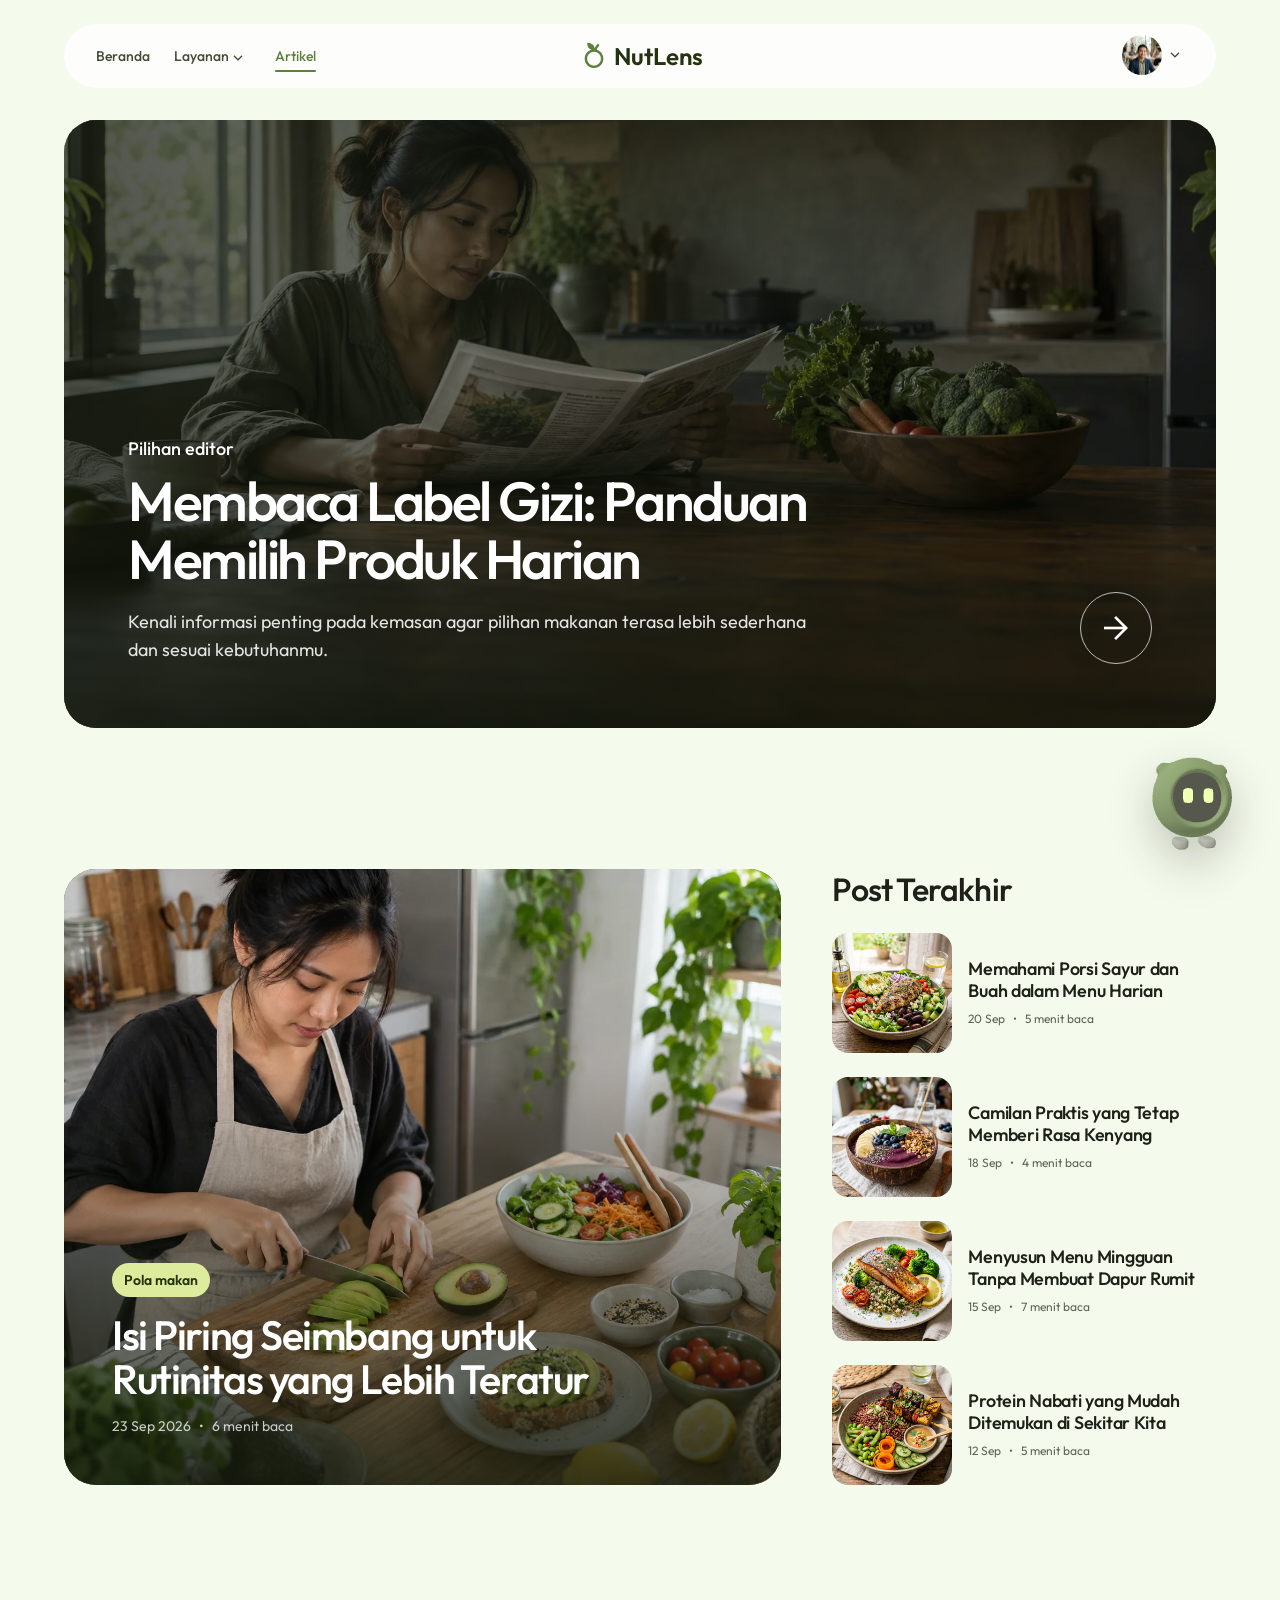
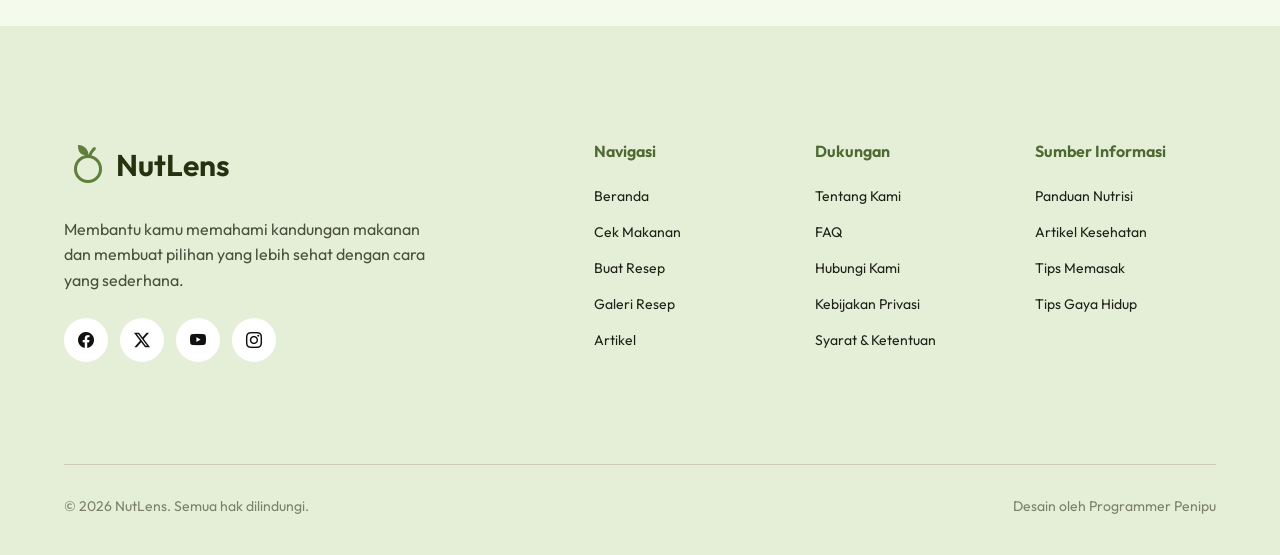
==== commit ac94c7ad: "refactor(nav): remove profile links from multiple pages for cleaner navigation" ====
--- a/assets/pages/artikel.html
+++ b/assets/pages/artikel.html
@@ -72,7 +72,6 @@
               <div class="navbar__profile-copy"><p class="navbar__profile-name">Denny Pramana</p><p class="navbar__profile-email">denprama@email.com</p></div>
             </div>
             <hr class="navbar__profile-divider" />
-            <a class="navbar__profile-action" href="profil.html" data-profile-link><span class="material-symbols-outlined" aria-hidden="true">person</span><span>Profile</span></a>
             <button class="navbar__profile-action" type="button" data-profile-logout><span class="material-symbols-outlined" aria-hidden="true">logout</span><span>Logout</span></button>
           </div>
         </div>
@@ -91,7 +90,6 @@
           <div class="mobile-nav__body">
             <section class="mobile-nav__section" aria-labelledby="mobile-account-title">
               <h3 id="mobile-account-title" class="mobile-nav__section-title">Akun</h3>
-              <a class="mobile-nav__account" href="profil.html"><img class="mobile-nav__avatar" src="../images/testimonial/Bang Raka.webp" alt="" width="48" height="48" /><span class="mobile-nav__account-text"><strong>Denny Pramana</strong><span>Lihat profil saya</span></span><span class="material-symbols-outlined" aria-hidden="true">chevron_right</span></a>
             </section>
             <section class="mobile-nav__section" aria-labelledby="mobile-navigation-title">
               <h3 id="mobile-navigation-title" class="mobile-nav__section-title">Navigasi</h3>
--- a/assets/css/global.css
+++ b/assets/css/global.css
@@ -273,7 +273,7 @@
   margin: 0 auto;
   padding: 0 var(--space-8);
   background-color: var(--color-surface-container-lowest);
-  background-color: color-mix(in srgb, var(--color-white) 48%, transparent);
+  background-color: color-mix(in srgb, var(--color-white) 80%, transparent);
   border-radius: var(--radius-full);
   -webkit-backdrop-filter: blur(var(--navbar-backdrop-blur));
   backdrop-filter: blur(var(--navbar-backdrop-blur));
@@ -292,7 +292,7 @@
   justify-self: start;
   gap: var(--space-6);
   font-size: 14px;
-  font-weight: 400;
+  font-weight: 500;
 }
 
 .navbar__menu a,
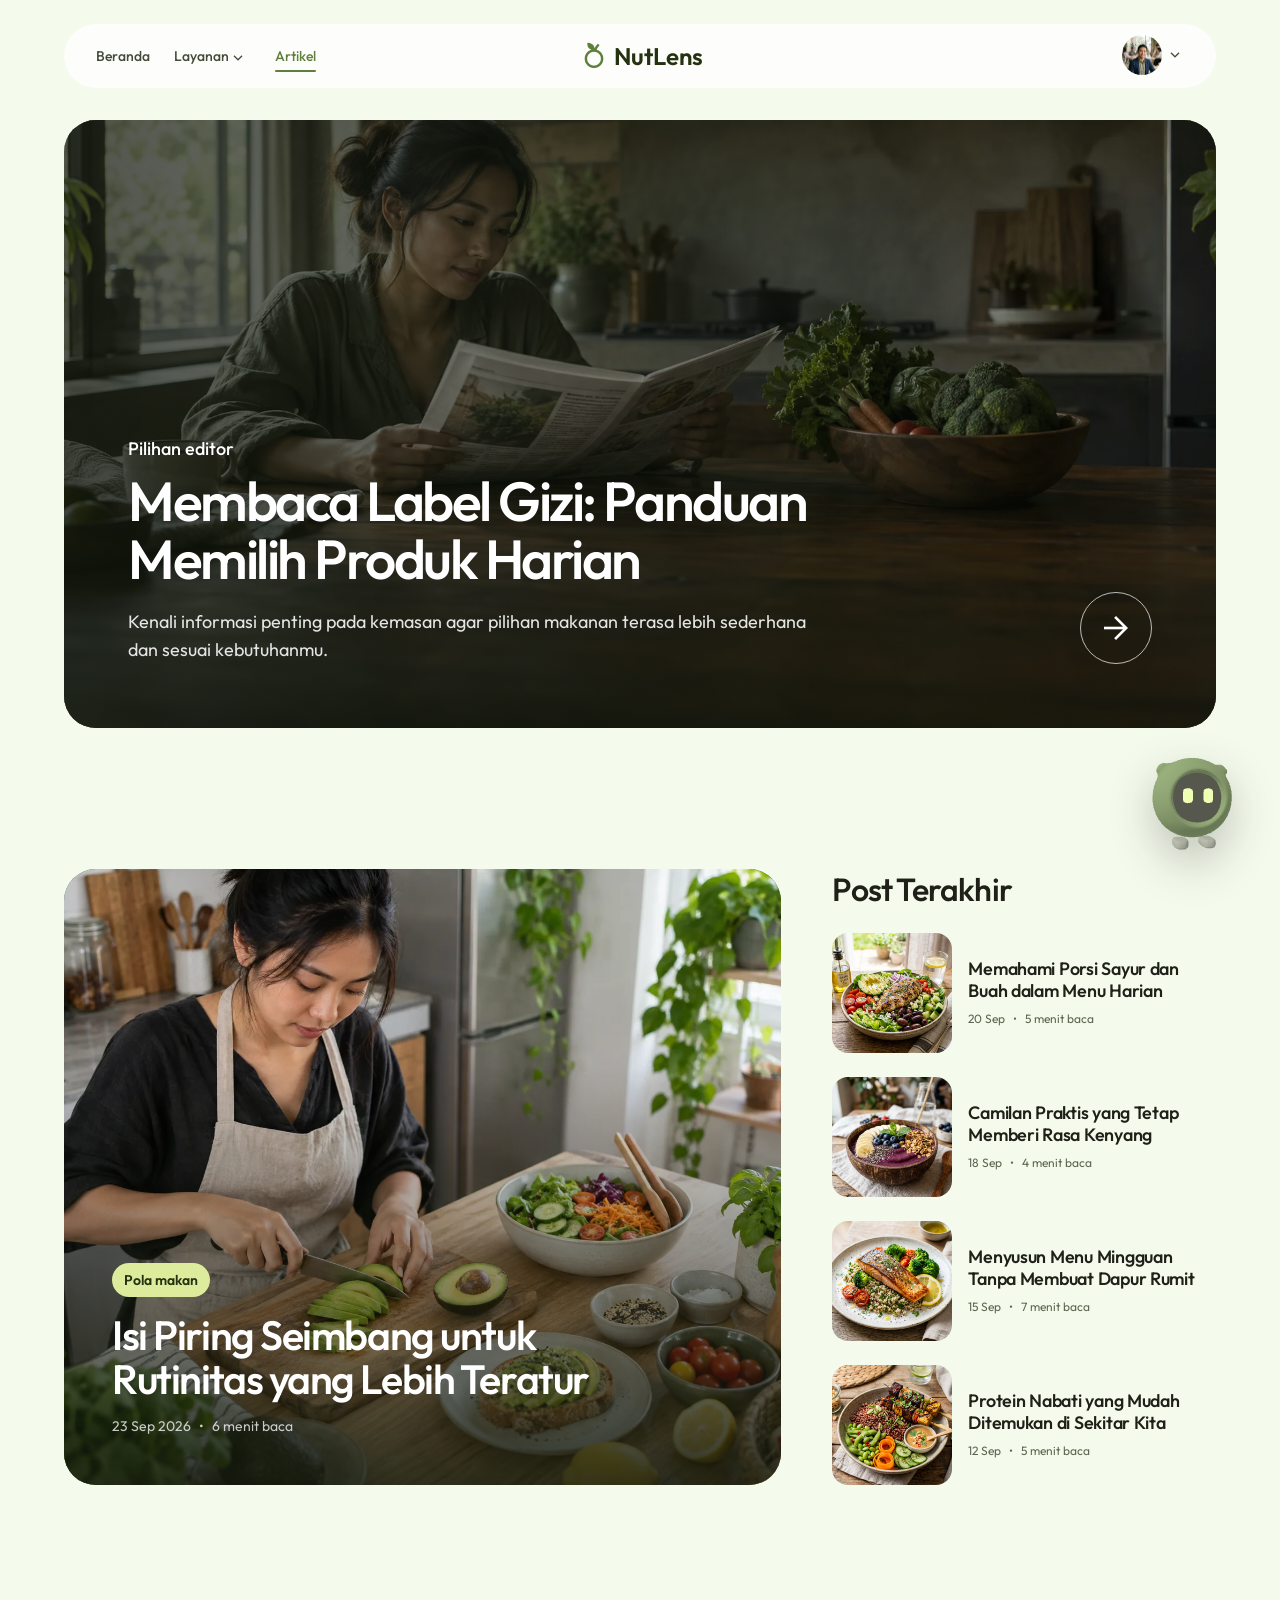
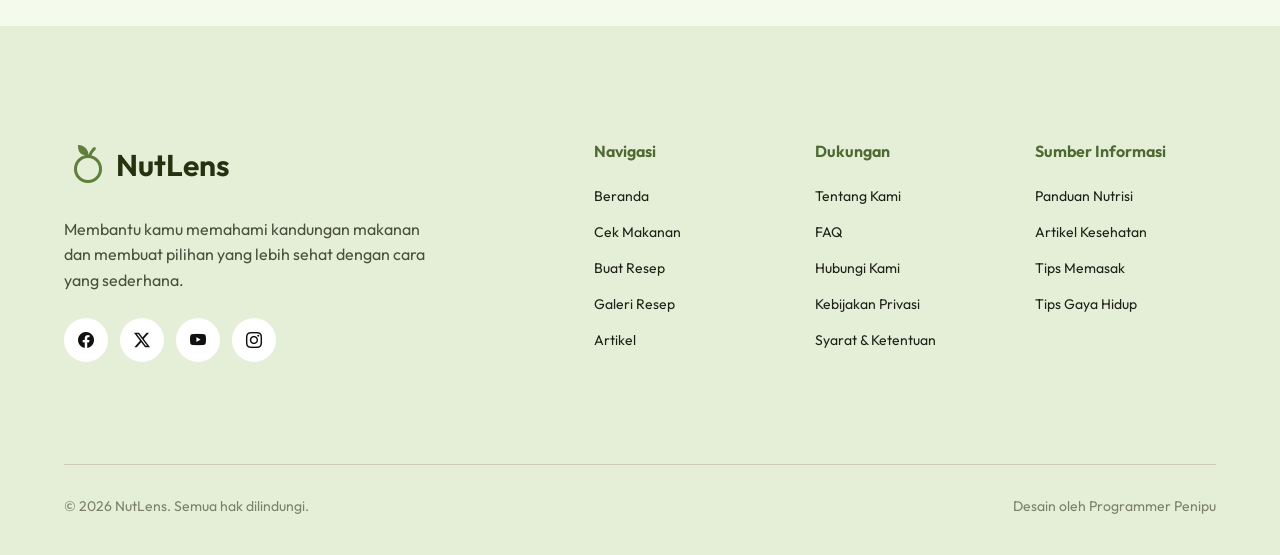
==== commit 20ccbe2d: "feat(nav): add profile links and mobile account section for improved user navigation" ====
--- a/assets/pages/artikel.html
+++ b/assets/pages/artikel.html
@@ -72,6 +72,7 @@
               <div class="navbar__profile-copy"><p class="navbar__profile-name">Denny Pramana</p><p class="navbar__profile-email">denprama@email.com</p></div>
             </div>
             <hr class="navbar__profile-divider" />
+            <a class="navbar__profile-action" data-profile-link><span class="material-symbols-outlined" aria-hidden="true">person</span><span>Profile</span></a>
             <button class="navbar__profile-action" type="button" data-profile-logout><span class="material-symbols-outlined" aria-hidden="true">logout</span><span>Logout</span></button>
           </div>
         </div>
@@ -90,6 +91,7 @@
           <div class="mobile-nav__body">
             <section class="mobile-nav__section" aria-labelledby="mobile-account-title">
               <h3 id="mobile-account-title" class="mobile-nav__section-title">Akun</h3>
+              <a class="mobile-nav__account"><img class="mobile-nav__avatar" src="../images/testimonial/Bang Raka.webp" alt="" width="48" height="48" /><span class="mobile-nav__account-text"><strong>Denny Pramana</strong><span>Lihat profil saya</span></span><span class="material-symbols-outlined" aria-hidden="true">chevron_right</span></a>
             </section>
             <section class="mobile-nav__section" aria-labelledby="mobile-navigation-title">
               <h3 id="mobile-navigation-title" class="mobile-nav__section-title">Navigasi</h3>
--- a/assets/css/global.css
+++ b/assets/css/global.css
@@ -806,10 +806,7 @@
   background: var(--color-surface-container-high);
   border-radius: var(--radius-xl);
   text-decoration: none;
-}
-
-.mobile-nav__account:is(:hover, :focus-visible, :active) {
-  background: var(--color-primary-fixed);
+  -webkit-tap-highlight-color: transparent;
 }
 
 .mobile-nav__avatar {
--- a/assets/css/chat-widget.css
+++ b/assets/css/chat-widget.css
@@ -9,6 +9,7 @@
   width: min(24.5rem, calc(100vw - 2rem));
   font-family: var(--font-family);
   pointer-events: none;
+  -webkit-tap-highlight-color: transparent;
 }
 
 .chat-widget > * {
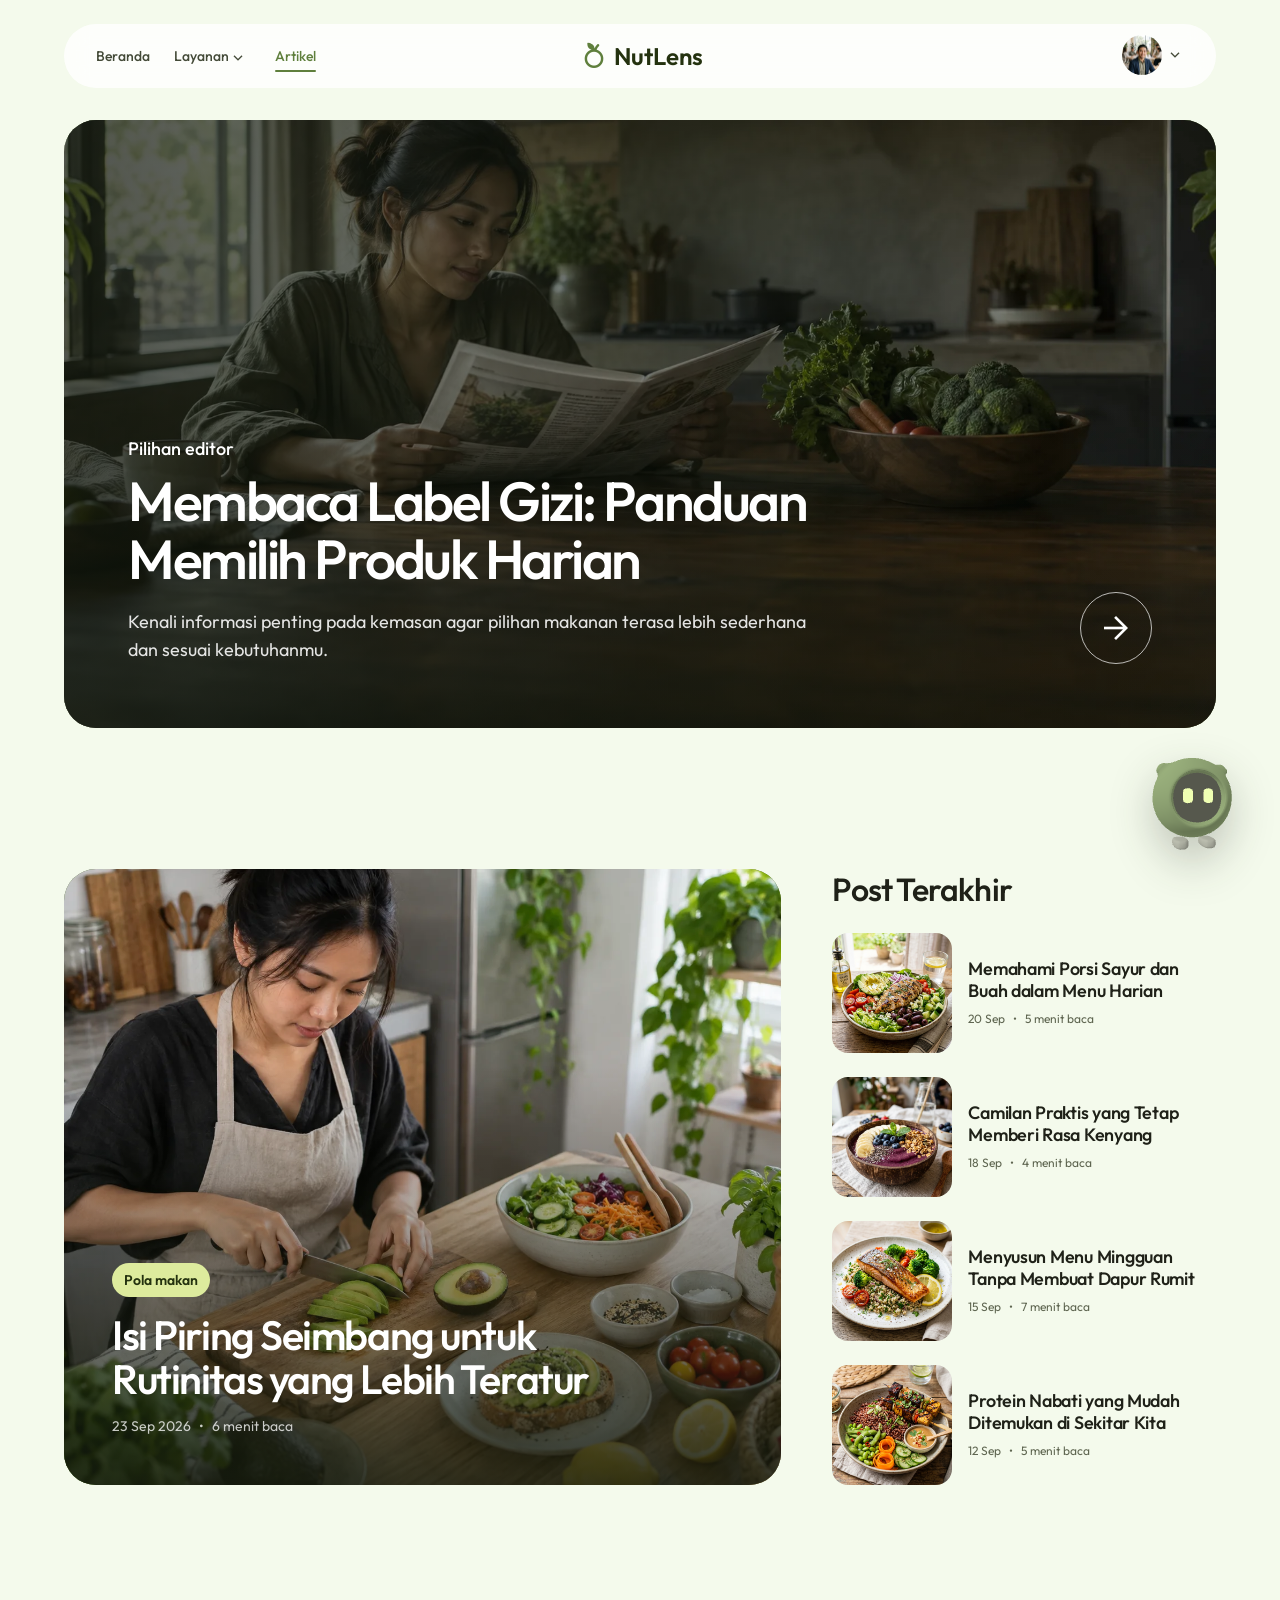
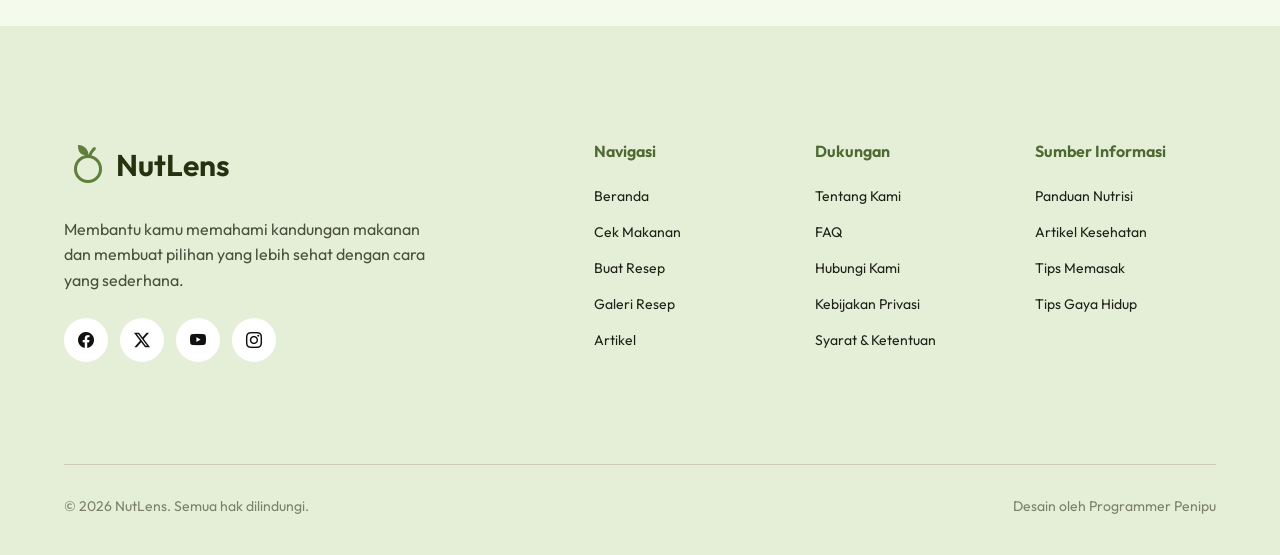
==== commit ea69aede: "refactor(css): normalize custom classes to kebab case" ====
--- a/assets/pages/artikel.html
+++ b/assets/pages/artikel.html
@@ -36,99 +36,99 @@
     <a class="visually-hidden" href="#main-content">Lewati ke konten utama</a>
 
     <nav class="nutlens-navbar" aria-label="Navigasi utama" data-mobile-navigation>
-      <div class="navbar__container">
-        <ul class="navbar__menu">
+      <div class="navbar-container">
+        <ul class="navbar-menu">
           <li><a href="../../index.html">Beranda</a></li>
           <li>
-            <div class="navbar__services" data-services-dropdown>
-              <button class="navbar__services-toggle" type="button" aria-expanded="false" aria-controls="services-menu">
+            <div class="navbar-services" data-services-dropdown>
+              <button class="navbar-services-toggle" type="button" aria-expanded="false" aria-controls="services-menu">
                 Layanan
                 <span class="material-symbols-outlined" aria-hidden="true">expand_more</span>
               </button>
-              <ul id="services-menu" class="navbar__submenu" hidden>
-                <li><a href="cek-makanan.html"><span class="navbar__submenu-icon navbar__submenu-icon--check material-symbols-outlined" aria-hidden="true">nutrition</span><span class="navbar__submenu-copy"><span class="navbar__submenu-title">Analisis Gizi</span><span class="navbar__submenu-description">Analisis nutrisi dari makananmu</span></span></a></li>
-                <li><a href="resep-galeri.html"><span class="navbar__submenu-icon navbar__submenu-icon--gallery material-symbols-outlined" aria-hidden="true">menu_book</span><span class="navbar__submenu-copy"><span class="navbar__submenu-title">Resep Sehat</span><span class="navbar__submenu-description">Temukan inspirasi resep sehat</span></span></a></li>
-                <li><a href="buat-resep.html"><span class="navbar__submenu-icon navbar__submenu-icon--recipe material-symbols-outlined" aria-hidden="true">restaurant_menu</span><span class="navbar__submenu-copy"><span class="navbar__submenu-title">Perencanaan Nutrisi</span><span class="navbar__submenu-description">Buat resep dari bahan yang tersedia</span></span></a></li>
-                <li><a href="challenge-sehat.html"><span class="navbar__submenu-icon navbar__submenu-icon--challenge material-symbols-outlined" aria-hidden="true">emoji_events</span><span class="navbar__submenu-copy"><span class="navbar__submenu-title">Challenge Sehat</span><span class="navbar__submenu-description">Ikuti tantangan hidup lebih sehat</span></span></a></li>
+              <ul id="services-menu" class="navbar-submenu" hidden>
+                <li><a href="cek-makanan.html"><span class="navbar-submenu-icon navbar-submenu-icon-check material-symbols-outlined" aria-hidden="true">nutrition</span><span class="navbar-submenu-copy"><span class="navbar-submenu-title">Analisis Gizi</span><span class="navbar-submenu-description">Analisis nutrisi dari makananmu</span></span></a></li>
+                <li><a href="resep-galeri.html"><span class="navbar-submenu-icon navbar-submenu-icon-gallery material-symbols-outlined" aria-hidden="true">menu_book</span><span class="navbar-submenu-copy"><span class="navbar-submenu-title">Resep Sehat</span><span class="navbar-submenu-description">Temukan inspirasi resep sehat</span></span></a></li>
+                <li><a href="buat-resep.html"><span class="navbar-submenu-icon navbar-submenu-icon-recipe material-symbols-outlined" aria-hidden="true">restaurant_menu</span><span class="navbar-submenu-copy"><span class="navbar-submenu-title">Perencanaan Nutrisi</span><span class="navbar-submenu-description">Buat resep dari bahan yang tersedia</span></span></a></li>
+                <li><a href="challenge-sehat.html"><span class="navbar-submenu-icon navbar-submenu-icon-challenge material-symbols-outlined" aria-hidden="true">emoji_events</span><span class="navbar-submenu-copy"><span class="navbar-submenu-title">Challenge Sehat</span><span class="navbar-submenu-description">Ikuti tantangan hidup lebih sehat</span></span></a></li>
               </ul>
             </div>
           </li>
           <li><a class="is-active" href="artikel.html" aria-current="page">Artikel</a></li>
         </ul>
 
-        <div class="navbar__logo">
+        <div class="navbar-logo">
           <span class="material-symbols-outlined" aria-hidden="true">nutrition</span>
           <a href="../../index.html" aria-label="NutLens, kembali ke beranda">NutLens</a>
         </div>
 
-        <div class="navbar__profile" data-profile-dropdown>
-          <button class="navbar__profile-trigger" type="button" aria-expanded="false" aria-controls="profile-menu" aria-label="Buka menu profil Denny Pramana">
-            <img class="navbar__profile-avatar navbar__profile-avatar--trigger" src="../images/testimonial/Bang Raka.webp" alt="" width="40" height="40" />
-            <span class="navbar__profile-chevron material-symbols-outlined" aria-hidden="true">expand_more</span>
+        <div class="navbar-profile" data-profile-dropdown>
+          <button class="navbar-profile-trigger" type="button" aria-expanded="false" aria-controls="profile-menu" aria-label="Buka menu profil Denny Pramana">
+            <img class="navbar-profile-avatar navbar-profile-avatar-trigger" src="../images/testimonial/Bang Raka.webp" alt="" width="40" height="40" />
+            <span class="navbar-profile-chevron material-symbols-outlined" aria-hidden="true">expand_more</span>
           </button>
-          <div id="profile-menu" class="navbar__profile-panel" hidden inert>
-            <div class="navbar__profile-identity">
-              <img class="navbar__profile-avatar navbar__profile-avatar--panel" src="../images/testimonial/Bang Raka.webp" alt="" width="48" height="48" />
-              <div class="navbar__profile-copy"><p class="navbar__profile-name">Denny Pramana</p><p class="navbar__profile-email">denprama@email.com</p></div>
+          <div id="profile-menu" class="navbar-profile-panel" hidden inert>
+            <div class="navbar-profile-identity">
+              <img class="navbar-profile-avatar navbar-profile-avatar-panel" src="../images/testimonial/Bang Raka.webp" alt="" width="48" height="48" />
+              <div class="navbar-profile-copy"><p class="navbar-profile-name">Denny Pramana</p><p class="navbar-profile-email">denprama@email.com</p></div>
             </div>
-            <hr class="navbar__profile-divider" />
-            <a class="navbar__profile-action" data-profile-link><span class="material-symbols-outlined" aria-hidden="true">person</span><span>Profile</span></a>
-            <button class="navbar__profile-action" type="button" data-profile-logout><span class="material-symbols-outlined" aria-hidden="true">logout</span><span>Logout</span></button>
+            <hr class="navbar-profile-divider" />
+            <a class="navbar-profile-action" data-profile-link><span class="material-symbols-outlined" aria-hidden="true">person</span><span>Profile</span></a>
+            <button class="navbar-profile-action" type="button" data-profile-logout><span class="material-symbols-outlined" aria-hidden="true">logout</span><span>Logout</span></button>
           </div>
         </div>
 
-        <button class="mobile-nav__open" type="button" aria-label="Buka menu navigasi" aria-expanded="false" aria-controls="mobile-navigation"><span class="material-symbols-outlined" aria-hidden="true">menu</span></button>
+        <button class="mobile-nav-open" type="button" aria-label="Buka menu navigasi" aria-expanded="false" aria-controls="mobile-navigation"><span class="material-symbols-outlined" aria-hidden="true">menu</span></button>
       </div>
 
       <div class="mobile-nav" id="mobile-navigation" aria-hidden="true">
-        <button class="mobile-nav__overlay" type="button" aria-label="Tutup menu navigasi" tabindex="-1"></button>
-        <aside class="mobile-nav__drawer" role="dialog" aria-modal="true" aria-labelledby="mobile-nav-title" inert>
-          <header class="mobile-nav__header">
-            <span class="mobile-nav__brand" aria-hidden="true"><span class="material-symbols-outlined">nutrition</span><span>NutLens</span></span>
+        <button class="mobile-nav-overlay" type="button" aria-label="Tutup menu navigasi" tabindex="-1"></button>
+        <aside class="mobile-nav-drawer" role="dialog" aria-modal="true" aria-labelledby="mobile-nav-title" inert>
+          <header class="mobile-nav-header">
+            <span class="mobile-nav-brand" aria-hidden="true"><span class="material-symbols-outlined">nutrition</span><span>NutLens</span></span>
             <h2 id="mobile-nav-title" class="visually-hidden">Menu NutLens</h2>
-            <button class="mobile-nav__close" type="button" aria-label="Tutup menu navigasi"><span class="material-symbols-outlined" aria-hidden="true">close</span></button>
+            <button class="mobile-nav-close" type="button" aria-label="Tutup menu navigasi"><span class="material-symbols-outlined" aria-hidden="true">close</span></button>
           </header>
-          <div class="mobile-nav__body">
-            <section class="mobile-nav__section" aria-labelledby="mobile-account-title">
-              <h3 id="mobile-account-title" class="mobile-nav__section-title">Akun</h3>
-              <a class="mobile-nav__account"><img class="mobile-nav__avatar" src="../images/testimonial/Bang Raka.webp" alt="" width="48" height="48" /><span class="mobile-nav__account-text"><strong>Denny Pramana</strong><span>Lihat profil saya</span></span><span class="material-symbols-outlined" aria-hidden="true">chevron_right</span></a>
+          <div class="mobile-nav-body">
+            <section class="mobile-nav-section" aria-labelledby="mobile-account-title">
+              <h3 id="mobile-account-title" class="mobile-nav-section-title">Akun</h3>
+              <a class="mobile-nav-account"><img class="mobile-nav-avatar" src="../images/testimonial/Bang Raka.webp" alt="" width="48" height="48" /><span class="mobile-nav-account-text"><strong>Denny Pramana</strong><span>Lihat profil saya</span></span><span class="material-symbols-outlined" aria-hidden="true">chevron_right</span></a>
             </section>
-            <section class="mobile-nav__section" aria-labelledby="mobile-navigation-title">
-              <h3 id="mobile-navigation-title" class="mobile-nav__section-title">Navigasi</h3>
+            <section class="mobile-nav-section" aria-labelledby="mobile-navigation-title">
+              <h3 id="mobile-navigation-title" class="mobile-nav-section-title">Navigasi</h3>
               <nav aria-label="Navigasi mobile">
-                <ul class="mobile-nav__list">
-                  <li><a class="mobile-nav__item" href="../../index.html"><span class="material-symbols-outlined" aria-hidden="true">home</span><span>Beranda</span></a></li>
+                <ul class="mobile-nav-list">
+                  <li><a class="mobile-nav-item" href="../../index.html"><span class="material-symbols-outlined" aria-hidden="true">home</span><span>Beranda</span></a></li>
                   <li>
-                    <button class="mobile-nav__submenu-trigger" type="button" aria-expanded="false" aria-controls="mobile-services-menu"><span class="mobile-nav__item-main"><span class="material-symbols-outlined" aria-hidden="true">grid_view</span><span>Layanan</span></span><span class="material-symbols-outlined mobile-nav__submenu-icon" aria-hidden="true">expand_more</span></button>
-                    <div class="mobile-nav__submenu-shell" id="mobile-services-menu" aria-hidden="true" inert><ul class="mobile-nav__submenu"><li><a href="cek-makanan.html">Analisis Gizi</a></li><li><a href="resep-galeri.html">Resep Sehat</a></li><li><a href="buat-resep.html">Perencanaan Nutrisi</a></li><li><a href="challenge-sehat.html">Challenge Sehat</a></li></ul></div>
+                    <button class="mobile-nav-submenu-trigger" type="button" aria-expanded="false" aria-controls="mobile-services-menu"><span class="mobile-nav-item-main"><span class="material-symbols-outlined" aria-hidden="true">grid_view</span><span>Layanan</span></span><span class="material-symbols-outlined mobile-nav-submenu-icon" aria-hidden="true">expand_more</span></button>
+                    <div class="mobile-nav-submenu-shell" id="mobile-services-menu" aria-hidden="true" inert><ul class="mobile-nav-submenu"><li><a href="cek-makanan.html">Analisis Gizi</a></li><li><a href="resep-galeri.html">Resep Sehat</a></li><li><a href="buat-resep.html">Perencanaan Nutrisi</a></li><li><a href="challenge-sehat.html">Challenge Sehat</a></li></ul></div>
                   </li>
-                  <li><a class="mobile-nav__item is-active" href="artikel.html" aria-current="page"><span class="material-symbols-outlined" aria-hidden="true">article</span><span>Artikel</span></a></li>
+                  <li><a class="mobile-nav-item is-active" href="artikel.html" aria-current="page"><span class="material-symbols-outlined" aria-hidden="true">article</span><span>Artikel</span></a></li>
                 </ul>
               </nav>
             </section>
           </div>
-          <div class="mobile-nav__footer"><button class="mobile-nav__logout" type="button"><span class="material-symbols-outlined" aria-hidden="true">logout</span><span>Logout</span></button></div>
+          <div class="mobile-nav-footer"><button class="mobile-nav-logout" type="button"><span class="material-symbols-outlined" aria-hidden="true">logout</span><span>Logout</span></button></div>
         </aside>
       </div>
     </nav>
 
     <main id="main-content">
       <section class="article-hero" aria-labelledby="featured-title">
-        <img class="article-hero__image" src="../images/articles/article-hero.webp" alt="Seseorang membaca artikel nutrisi di meja dapur" width="1774" height="887" fetchpriority="high" />
-        <div class="article-hero__scrim" aria-hidden="true"></div>
-        <div class="article-hero__content">
-          <p class="article-hero__eyebrow">Pilihan editor</p>
+        <img class="article-hero-image" src="../images/articles/article-hero.webp" alt="Seseorang membaca artikel nutrisi di meja dapur" width="1774" height="887" fetchpriority="high" />
+        <div class="article-hero-scrim" aria-hidden="true"></div>
+        <div class="article-hero-content">
+          <p class="article-hero-eyebrow">Pilihan editor</p>
           <h1 id="featured-title">Membaca Label Gizi: Panduan Memilih Produk Harian</h1>
-          <p class="article-hero__summary">Kenali informasi penting pada kemasan agar pilihan makanan terasa lebih sederhana dan sesuai kebutuhanmu.</p>
+          <p class="article-hero-summary">Kenali informasi penting pada kemasan agar pilihan makanan terasa lebih sederhana dan sesuai kebutuhanmu.</p>
         </div>
-        <a class="article-hero__action" href="#artikel-terbaru" aria-label="Lihat artikel terbaru"><span class="material-symbols-outlined" aria-hidden="true">arrow_forward</span></a>
+        <a class="article-hero-action" href="#artikel-terbaru" aria-label="Lihat artikel terbaru"><span class="material-symbols-outlined" aria-hidden="true">arrow_forward</span></a>
       </section>
 
       <section class="article-feed" id="artikel-terbaru" aria-labelledby="latest-title">
         <article class="lead-story" data-reveal="fade-up">
-          <img class="lead-story__image" src="../images/articles/article-feature.webp" alt="Seseorang menyiapkan roti alpukat dan salad di dapur" width="1448" height="1086" loading="lazy" />
-          <div class="lead-story__scrim" aria-hidden="true"></div>
-          <div class="lead-story__content">
+          <img class="lead-story-image" src="../images/articles/article-feature.webp" alt="Seseorang menyiapkan roti alpukat dan salad di dapur" width="1448" height="1086" loading="lazy" />
+          <div class="lead-story-scrim" aria-hidden="true"></div>
+          <div class="lead-story-content">
             <p class="story-category">Pola makan</p>
             <h2>Isi Piring Seimbang untuk Rutinitas yang Lebih Teratur</h2>
             <p class="story-meta"><time datetime="2026-09-23">23 Sep 2026</time><span aria-hidden="true">•</span><span>6 menit baca</span></p>
@@ -137,7 +137,7 @@
 
         <div class="latest-stories" data-reveal="fade-up" data-reveal-delay="120">
           <h2 id="latest-title">Post Terakhir</h2>
-          <div class="latest-stories__list">
+          <div class="latest-stories-list">
             <article class="story-row"><img src="../images/recipes/mediterranean-salad.jpg" alt="Salad berisi sayuran segar" width="1200" height="896" loading="lazy" /><div><h3>Memahami Porsi Sayur dan Buah dalam Menu Harian</h3><p class="story-meta"><time datetime="2026-09-20">20 Sep</time><span aria-hidden="true">•</span><span>5 menit baca</span></p></div></article>
             <article class="story-row"><img src="../images/recipes/berry-smoothie.jpg" alt="Smoothie buah beri dengan bahan segar" width="1200" height="896" loading="lazy" /><div><h3>Camilan Praktis yang Tetap Memberi Rasa Kenyang</h3><p class="story-meta"><time datetime="2026-09-18">18 Sep</time><span aria-hidden="true">•</span><span>4 menit baca</span></p></div></article>
             <article class="story-row"><img src="../images/recipes/salmon-quinoa.jpg" alt="Hidangan salmon dan quinoa" width="1200" height="896" loading="lazy" /><div><h3>Menyusun Menu Mingguan Tanpa Membuat Dapur Rumit</h3><p class="story-meta"><time datetime="2026-09-15">15 Sep</time><span aria-hidden="true">•</span><span>7 menit baca</span></p></div></article>
@@ -148,26 +148,26 @@
     </main>
 
     <footer class="site-footer">
-      <div class="site-footer__container">
-        <div class="site-footer__main">
-          <div class="site-footer__brand" data-reveal="fade-up">
-            <a class="site-footer__brand-link" href="../../index.html" aria-label="NutLens, kembali ke beranda"><span class="material-symbols-outlined" aria-hidden="true">nutrition</span><span>NutLens</span></a>
-            <p class="site-footer__description">Membantu kamu memahami kandungan makanan dan membuat pilihan yang lebih sehat dengan cara yang sederhana.</p>
-            <div class="site-footer__socials" aria-label="Media sosial NutLens">
-              <a class="site-footer__social-link" aria-label="Facebook NutLens belum tersedia" aria-disabled="true" tabindex="-1"><i class="bi bi-facebook" aria-hidden="true"></i></a>
-              <a class="site-footer__social-link" aria-label="X NutLens belum tersedia" aria-disabled="true" tabindex="-1"><i class="bi bi-twitter-x" aria-hidden="true"></i></a>
-              <a class="site-footer__social-link" aria-label="YouTube NutLens belum tersedia" aria-disabled="true" tabindex="-1"><i class="bi bi-youtube" aria-hidden="true"></i></a>
-              <a class="site-footer__social-link" aria-label="Instagram NutLens belum tersedia" aria-disabled="true" tabindex="-1"><i class="bi bi-instagram" aria-hidden="true"></i></a>
+      <div class="site-footer-container">
+        <div class="site-footer-main">
+          <div class="site-footer-brand" data-reveal="fade-up">
+            <a class="site-footer-brand-link" href="../../index.html" aria-label="NutLens, kembali ke beranda"><span class="material-symbols-outlined" aria-hidden="true">nutrition</span><span>NutLens</span></a>
+            <p class="site-footer-description">Membantu kamu memahami kandungan makanan dan membuat pilihan yang lebih sehat dengan cara yang sederhana.</p>
+            <div class="site-footer-socials" aria-label="Media sosial NutLens">
+              <a class="site-footer-social-link" aria-label="Facebook NutLens belum tersedia" aria-disabled="true" tabindex="-1"><i class="bi bi-facebook" aria-hidden="true"></i></a>
+              <a class="site-footer-social-link" aria-label="X NutLens belum tersedia" aria-disabled="true" tabindex="-1"><i class="bi bi-twitter-x" aria-hidden="true"></i></a>
+              <a class="site-footer-social-link" aria-label="YouTube NutLens belum tersedia" aria-disabled="true" tabindex="-1"><i class="bi bi-youtube" aria-hidden="true"></i></a>
+              <a class="site-footer-social-link" aria-label="Instagram NutLens belum tersedia" aria-disabled="true" tabindex="-1"><i class="bi bi-instagram" aria-hidden="true"></i></a>
             </div>
           </div>
-          <div class="site-footer__navigation" data-reveal="fade-up" data-reveal-delay="120">
-            <nav aria-labelledby="footer-navigation-title"><h2 id="footer-navigation-title" class="site-footer__nav-title">Navigasi</h2><ul class="site-footer__nav-list"><li><a class="site-footer__link" href="../../index.html">Beranda</a></li><li><a class="site-footer__link" href="cek-makanan.html">Cek Makanan</a></li><li><a class="site-footer__link" href="buat-resep.html">Buat Resep</a></li><li><a class="site-footer__link" href="resep-galeri.html">Galeri Resep</a></li><li><a class="site-footer__link" href="artikel.html" aria-current="page">Artikel</a></li></ul></nav>
-            <nav aria-labelledby="footer-support-title"><h2 id="footer-support-title" class="site-footer__nav-title">Dukungan</h2><ul class="site-footer__nav-list"><li><a class="site-footer__link" href="../../index.html#about-title">Tentang Kami</a></li><li><a class="site-footer__link" href="../../index.html#faq-title">FAQ</a></li><li><a class="site-footer__link" aria-disabled="true" tabindex="-1">Hubungi Kami</a></li><li><a class="site-footer__link" aria-disabled="true" tabindex="-1">Kebijakan Privasi</a></li><li><a class="site-footer__link" aria-disabled="true" tabindex="-1">Syarat &amp; Ketentuan</a></li></ul></nav>
-            <nav aria-labelledby="footer-resources-title"><h2 id="footer-resources-title" class="site-footer__nav-title">Sumber Informasi</h2><ul class="site-footer__nav-list"><li><a class="site-footer__link" href="artikel.html">Panduan Nutrisi</a></li><li><a class="site-footer__link" href="artikel.html">Artikel Kesehatan</a></li><li><a class="site-footer__link" href="resep-galeri.html">Tips Memasak</a></li><li><a class="site-footer__link" href="artikel.html">Tips Gaya Hidup</a></li></ul></nav>
+          <div class="site-footer-navigation" data-reveal="fade-up" data-reveal-delay="120">
+            <nav aria-labelledby="footer-navigation-title"><h2 id="footer-navigation-title" class="site-footer-nav-title">Navigasi</h2><ul class="site-footer-nav-list"><li><a class="site-footer-link" href="../../index.html">Beranda</a></li><li><a class="site-footer-link" href="cek-makanan.html">Cek Makanan</a></li><li><a class="site-footer-link" href="buat-resep.html">Buat Resep</a></li><li><a class="site-footer-link" href="resep-galeri.html">Galeri Resep</a></li><li><a class="site-footer-link" href="artikel.html" aria-current="page">Artikel</a></li></ul></nav>
+            <nav aria-labelledby="footer-support-title"><h2 id="footer-support-title" class="site-footer-nav-title">Dukungan</h2><ul class="site-footer-nav-list"><li><a class="site-footer-link" href="../../index.html#about-title">Tentang Kami</a></li><li><a class="site-footer-link" href="../../index.html#faq-title">FAQ</a></li><li><a class="site-footer-link" aria-disabled="true" tabindex="-1">Hubungi Kami</a></li><li><a class="site-footer-link" aria-disabled="true" tabindex="-1">Kebijakan Privasi</a></li><li><a class="site-footer-link" aria-disabled="true" tabindex="-1">Syarat &amp; Ketentuan</a></li></ul></nav>
+            <nav aria-labelledby="footer-resources-title"><h2 id="footer-resources-title" class="site-footer-nav-title">Sumber Informasi</h2><ul class="site-footer-nav-list"><li><a class="site-footer-link" href="artikel.html">Panduan Nutrisi</a></li><li><a class="site-footer-link" href="artikel.html">Artikel Kesehatan</a></li><li><a class="site-footer-link" href="resep-galeri.html">Tips Memasak</a></li><li><a class="site-footer-link" href="artikel.html">Tips Gaya Hidup</a></li></ul></nav>
           </div>
         </div>
-        <div class="site-footer__divider" aria-hidden="true"></div>
-        <div class="site-footer__bottom"><p>© 2026 NutLens. Semua hak dilindungi.</p><p>Desain oleh Programmer Penipu</p></div>
+        <div class="site-footer-divider" aria-hidden="true"></div>
+        <div class="site-footer-bottom"><p>© 2026 NutLens. Semua hak dilindungi.</p><p>Desain oleh Programmer Penipu</p></div>
       </div>
     </footer>
   </body>
--- a/assets/css/global.css
+++ b/assets/css/global.css
@@ -262,7 +262,7 @@
   z-index: var(--z-index-dropdown);
 }
 
-.navbar__container {
+.navbar-container {
   position: relative;
   display: grid;
   grid-template-columns: 1fr auto 1fr;
@@ -279,14 +279,14 @@
   backdrop-filter: blur(var(--navbar-backdrop-blur));
 }
 
-.navbar__menu,
-.navbar__submenu {
+.navbar-menu,
+.navbar-submenu {
   margin: 0;
   padding: 0;
   list-style: none;
 }
 
-.navbar__menu {
+.navbar-menu {
   display: flex;
   align-items: center;
   justify-self: start;
@@ -295,20 +295,19 @@
   font-weight: 500;
 }
 
-.navbar__menu a,
-.navbar__logo a,
-.back-link {
+.navbar-menu a,
+.navbar-logo a {
   text-decoration: none;
 }
 
-.navbar__menu>li>a {
+.navbar-menu>li>a {
   position: relative;
   color: var(--color-gray-700);
   transition: color var(--transition-base);
 }
 
-.navbar__menu a,
-.navbar__services-toggle {
+.navbar-menu a,
+.navbar-services-toggle {
   display: inline-flex;
   align-items: center;
   min-height: 2.5rem;
@@ -316,20 +315,19 @@
   line-height: var(--line-height-label);
 }
 
-.navbar__menu>li>a:is(:hover, :focus-visible),
-.navbar__services-toggle:is(:hover, :focus-visible),
-.back-link:hover {
+.navbar-menu>li>a:is(:hover, :focus-visible),
+.navbar-services-toggle:is(:hover, :focus-visible) {
   color: var(--color-primary);
 }
 
-.navbar__menu>li>a.is-active,
-.navbar__services-toggle.is-active,
-.navbar__services-toggle[aria-expanded="true"] {
+.navbar-menu>li>a.is-active,
+.navbar-services-toggle.is-active,
+.navbar-services-toggle[aria-expanded="true"] {
   position: relative;
   color: var(--color-primary);
 }
 
-.navbar__menu>li>a::after {
+.navbar-menu>li>a::after {
   position: absolute;
   right: 0;
   bottom: var(--space-1);
@@ -342,15 +340,15 @@
   transition: clip-path var(--transition-base);
 }
 
-.navbar__menu>li>a:is(:hover, :focus-visible, .is-active)::after {
+.navbar-menu>li>a:is(:hover, :focus-visible, .is-active)::after {
   clip-path: inset(0 0 0 0);
 }
 
-.navbar__services {
+.navbar-services {
   position: relative;
 }
 
-.navbar__services-toggle {
+.navbar-services-toggle {
   gap: var(--space-1);
   padding-inline: 0;
   color: var(--color-gray-700);
@@ -364,18 +362,18 @@
   transition: color var(--transition-base);
 }
 
-.navbar__services-toggle .material-symbols-outlined {
+.navbar-services-toggle .material-symbols-outlined {
   color: currentColor;
   font-size: var(--font-size-lg);
   transform: translateX(-4px) translateY(2px);
   transition: transform var(--transition-base);
 }
 
-.navbar__services-toggle[aria-expanded="true"] .material-symbols-outlined {
+.navbar-services-toggle[aria-expanded="true"] .material-symbols-outlined {
   transform: translateX(-4px) rotate(180deg);
 }
 
-.navbar__submenu {
+.navbar-submenu {
   --services-dropdown-duration: 200ms;
   position: absolute;
   z-index: var(--z-index-dropdown);
@@ -402,7 +400,7 @@
     visibility 0s linear var(--services-dropdown-duration);
 }
 
-.navbar__submenu.is-open {
+.navbar-submenu.is-open {
   opacity: 1;
   transform: translateY(0);
   visibility: visible;
@@ -410,11 +408,11 @@
   transition-delay: 0s;
 }
 
-.navbar__submenu[hidden] {
+.navbar-submenu[hidden] {
   display: none;
 }
 
-.navbar__submenu a {
+.navbar-submenu a {
   display: grid;
   grid-template-columns: 3.5rem minmax(0, 1fr);
   align-items: center;
@@ -430,16 +428,16 @@
     transform var(--transition-fast);
 }
 
-.navbar__submenu a::after {
+.navbar-submenu a::after {
   display: none;
 }
 
-.navbar__submenu a:is(:hover, :focus-visible) {
+.navbar-submenu a:is(:hover, :focus-visible) {
   background-color: var(--color-gray-100);
   transform: translateY(-1px);
 }
 
-.navbar__submenu-icon {
+.navbar-submenu-icon {
   display: grid;
   place-items: center;
 
@@ -455,64 +453,64 @@
   font-size: var(--font-size-2xl);
 }
 
-.navbar__submenu-icon--check {
+.navbar-submenu-icon-check {
   --submenu-icon-background: var(--color-primary-fixed);
   --submenu-icon-color: var(--color-on-primary-fixed-variant);
 }
 
-.navbar__submenu-icon--recipe {
+.navbar-submenu-icon-recipe {
   --submenu-icon-background: var(--color-tertiary-container);
   --submenu-icon-color: var(--color-on-tertiary-fixed-variant);
 }
 
-.navbar__submenu-icon--gallery {
+.navbar-submenu-icon-gallery {
   --submenu-icon-background: var(--color-info-container);
   --submenu-icon-color: var(--color-on-info-container);
 }
 
-.navbar__submenu-icon--challenge {
+.navbar-submenu-icon-challenge {
   --submenu-icon-background: var(--color-warning-container);
   --submenu-icon-color: var(--color-on-warning-container);
 }
 
-.navbar__submenu-copy {
+.navbar-submenu-copy {
   display: grid;
   gap: var(--space-1);
   min-width: 0;
 }
 
-.navbar__submenu-title {
+.navbar-submenu-title {
   color: var(--color-on-background);
   font-size: var(--font-size-body-md);
   font-weight: 500;
   line-height: var(--line-height-label);
 }
 
-.navbar__submenu-description {
+.navbar-submenu-description {
   color: var(--color-gray-600);
   font-size: var(--font-size-sm);
   line-height: var(--line-height-body-md);
 }
 
-.navbar__logo {
+.navbar-logo {
   display: flex;
   align-items: center;
   justify-self: center;
   gap: var(--space-1);
 }
 
-.navbar__logo a {
+.navbar-logo a {
   color: var(--color-on-primary-container);
   font-size: var(--font-size-2xl);
   font-weight: 600;
 }
 
-.navbar__logo .material-symbols-outlined {
+.navbar-logo .material-symbols-outlined {
   color: var(--color-primary);
   font-size: var(--font-size-h1);
 }
 
-.navbar__profile {
+.navbar-profile {
   position: relative;
   justify-self: end;
   color: var(--color-gray-700);
@@ -520,7 +518,7 @@
   font-weight: 500;
 }
 
-.navbar__profile-trigger {
+.navbar-profile-trigger {
   display: inline-flex;
   align-items: center;
   justify-content: center;
@@ -535,7 +533,7 @@
   cursor: pointer;
 }
 
-.navbar__profile-avatar {
+.navbar-profile-avatar {
   display: block;
   flex: 0 0 auto;
   aspect-ratio: 1;
@@ -544,25 +542,25 @@
   border-radius: var(--radius-full);
 }
 
-.navbar__profile-avatar--trigger {
+.navbar-profile-avatar-trigger {
   width: 2.5rem;
 }
 
-.navbar__profile-avatar--panel {
+.navbar-profile-avatar-panel {
   width: 3rem;
 }
 
-.navbar__profile-chevron {
+.navbar-profile-chevron {
   color: currentColor;
   font-size: var(--font-size-lg);
   transition: transform var(--transition-base);
 }
 
-.navbar__profile-trigger[aria-expanded="true"] .navbar__profile-chevron {
+.navbar-profile-trigger[aria-expanded="true"] .navbar-profile-chevron {
   transform: rotate(180deg);
 }
 
-.navbar__profile-panel {
+.navbar-profile-panel {
   --profile-dropdown-duration: 200ms;
   position: absolute;
   z-index: var(--z-index-dropdown);
@@ -584,7 +582,7 @@
     visibility 0s linear var(--profile-dropdown-duration);
 }
 
-.navbar__profile-panel::before {
+.navbar-profile-panel::before {
   position: absolute;
   inset-inline: 0;
   bottom: 100%;
@@ -592,7 +590,7 @@
   content: '';
 }
 
-.navbar__profile-panel.is-open {
+.navbar-profile-panel.is-open {
   opacity: 1;
   transform: translateY(0);
   visibility: visible;
@@ -600,11 +598,11 @@
   transition-delay: 0s;
 }
 
-.navbar__profile-panel[hidden] {
+.navbar-profile-panel[hidden] {
   display: none;
 }
 
-.navbar__profile-identity {
+.navbar-profile-identity {
   display: grid;
   grid-template-columns: auto minmax(0, 1fr);
   align-items: center;
@@ -612,23 +610,23 @@
   padding: var(--space-2);
 }
 
-.navbar__profile-copy {
+.navbar-profile-copy {
   min-width: 0;
 }
 
-.navbar__profile-name,
-.navbar__profile-email {
+.navbar-profile-name,
+.navbar-profile-email {
   margin: 0;
 }
 
-.navbar__profile-name {
+.navbar-profile-name {
   color: var(--color-on-surface);
   font-size: var(--font-size-body-md);
   font-weight: 600;
   line-height: var(--line-height-label);
 }
 
-.navbar__profile-email {
+.navbar-profile-email {
   margin-top: var(--space-1);
   color: var(--color-on-surface-variant);
   font-size: var(--font-size-sm);
@@ -637,14 +635,14 @@
   overflow-wrap: anywhere;
 }
 
-.navbar__profile-divider {
+.navbar-profile-divider {
   height: 1px;
   margin: var(--space-3) 0;
   background-color: var(--color-outline-variant);
   border: 0;
 }
 
-.navbar__profile-action {
+.navbar-profile-action {
   display: flex;
   align-items: center;
   width: 100%;
@@ -662,11 +660,11 @@
   transition: background-color var(--transition-fast);
 }
 
-.navbar__profile-action:is(:hover, :focus-visible) {
+.navbar-profile-action:is(:hover, :focus-visible) {
   background-color: var(--color-surface-container-high);
 }
 
-.navbar__profile-action .material-symbols-outlined {
+.navbar-profile-action .material-symbols-outlined {
   color: var(--color-primary);
   font-size: var(--font-size-2xl);
 }
@@ -675,16 +673,16 @@
   overflow: hidden;
 }
 
-.mobile-nav__open,
+.mobile-nav-open,
 .mobile-nav {
   display: none;
 }
 
-.mobile-nav__open,
-.mobile-nav__close,
-.mobile-nav__overlay,
-.mobile-nav__submenu-trigger,
-.mobile-nav__logout {
+.mobile-nav-open,
+.mobile-nav-close,
+.mobile-nav-overlay,
+.mobile-nav-submenu-trigger,
+.mobile-nav-logout {
   border: 0;
   font: inherit;
   cursor: pointer;
@@ -700,7 +698,7 @@
   transition: visibility 0s linear 320ms;
 }
 
-.mobile-nav__overlay {
+.mobile-nav-overlay {
   position: absolute;
   inset: 0;
   background: rgb(15 25 10 / 45%);
@@ -708,7 +706,7 @@
   transition: opacity 260ms ease;
 }
 
-.mobile-nav__drawer {
+.mobile-nav-drawer {
   position: absolute;
   top: 0;
   right: 0;
@@ -730,20 +728,20 @@
   transition-delay: 0s;
 }
 
-.mobile-nav.is-open .mobile-nav__overlay {
+.mobile-nav.is-open .mobile-nav-overlay {
   opacity: 1;
 }
 
-.mobile-nav.is-open .mobile-nav__drawer {
+.mobile-nav.is-open .mobile-nav-drawer {
   transform: translateX(0);
 }
 
-.mobile-nav__header,
-.mobile-nav__footer {
+.mobile-nav-header,
+.mobile-nav-footer {
   padding: var(--space-4);
 }
 
-.mobile-nav__header {
+.mobile-nav-header {
   display: flex;
   flex-shrink: 0;
   align-items: center;
@@ -751,7 +749,7 @@
   border-bottom: 1px solid var(--color-outline-variant);
 }
 
-.mobile-nav__brand {
+.mobile-nav-brand {
   display: inline-flex;
   align-items: center;
   gap: var(--space-1);
@@ -760,12 +758,12 @@
   font-weight: 600;
 }
 
-.mobile-nav__brand .material-symbols-outlined {
+.mobile-nav-brand .material-symbols-outlined {
   color: var(--color-primary);
 }
 
-.mobile-nav__open,
-.mobile-nav__close {
+.mobile-nav-open,
+.mobile-nav-close {
   align-items: center;
   justify-content: center;
   min-width: 2.75rem;
@@ -776,18 +774,18 @@
   -webkit-tap-highlight-color: transparent;
 }
 
-.mobile-nav__body {
+.mobile-nav-body {
   flex: 1;
   min-height: 0;
   padding: var(--space-5) var(--space-4);
   overflow-y: auto;
 }
 
-.mobile-nav__section+.mobile-nav__section {
+.mobile-nav-section+.mobile-nav-section {
   margin-top: var(--space-8);
 }
 
-.mobile-nav__section-title {
+.mobile-nav-section-title {
   margin: 0 0 var(--space-3);
   color: var(--color-on-surface-variant);
   font-size: var(--font-size-sm);
@@ -796,7 +794,7 @@
   text-transform: uppercase;
 }
 
-.mobile-nav__account {
+.mobile-nav-account {
   display: grid;
   grid-template-columns: auto minmax(0, 1fr) auto;
   align-items: center;
@@ -809,7 +807,7 @@
   -webkit-tap-highlight-color: transparent;
 }
 
-.mobile-nav__avatar {
+.mobile-nav-avatar {
   width: 3rem;
   aspect-ratio: 1;
   object-fit: cover;
@@ -817,27 +815,27 @@
   border-radius: var(--radius-full);
 }
 
-.mobile-nav__account-text {
+.mobile-nav-account-text {
   display: grid;
   gap: var(--space-1);
   min-width: 0;
 }
 
-.mobile-nav__account-text span {
+.mobile-nav-account-text span {
   color: var(--color-on-surface-variant);
   font-size: var(--font-size-sm);
 }
 
-.mobile-nav__list,
-.mobile-nav__submenu {
+.mobile-nav-list,
+.mobile-nav-submenu {
   margin: 0;
   padding: 0;
   list-style: none;
 }
 
-.mobile-nav__item,
-.mobile-nav__submenu-trigger,
-.mobile-nav__logout {
+.mobile-nav-item,
+.mobile-nav-submenu-trigger,
+.mobile-nav-logout {
   display: flex;
   align-items: center;
   width: 100%;
@@ -852,37 +850,37 @@
   -webkit-tap-highlight-color: transparent;
 }
 
-.mobile-nav__item-main {
+.mobile-nav-item-main {
   display: inline-flex;
   align-items: center;
   gap: var(--space-3);
 }
 
-.mobile-nav__submenu-trigger {
+.mobile-nav-submenu-trigger {
   justify-content: space-between;
 }
 
-.mobile-nav__item:is(:hover, :focus-visible, :active),
-.mobile-nav__submenu-trigger:is(:hover, :focus-visible, :active),
-.mobile-nav__logout:is(:hover, :focus-visible, :active) {
+.mobile-nav-item:is(:hover, :focus-visible, :active),
+.mobile-nav-submenu-trigger:is(:hover, :focus-visible, :active),
+.mobile-nav-logout:is(:hover, :focus-visible, :active) {
   background: var(--color-surface-container-high);
 }
 
-.mobile-nav__item.is-active,
-.mobile-nav__item-main.is-active {
+.mobile-nav-item.is-active,
+.mobile-nav-item-main.is-active {
   color: var(--color-primary-hover);
   font-weight: 600;
 }
 
-.mobile-nav__submenu-icon {
+.mobile-nav-submenu-icon {
   transition: transform 220ms ease;
 }
 
-.mobile-nav__submenu-trigger[aria-expanded="true"] .mobile-nav__submenu-icon {
+.mobile-nav-submenu-trigger[aria-expanded="true"] .mobile-nav-submenu-icon {
   transform: rotate(180deg);
 }
 
-.mobile-nav__submenu-shell {
+.mobile-nav-submenu-shell {
   display: grid;
   grid-template-rows: 0fr;
   opacity: 0;
@@ -891,17 +889,17 @@
     opacity 280ms ease;
 }
 
-.mobile-nav__submenu-trigger[aria-expanded="true"]+.mobile-nav__submenu-shell {
+.mobile-nav-submenu-trigger[aria-expanded="true"]+.mobile-nav-submenu-shell {
   grid-template-rows: 1fr;
   opacity: 1;
 }
 
-.mobile-nav__submenu {
+.mobile-nav-submenu {
   min-height: 0;
   overflow: hidden;
 }
 
-.mobile-nav__submenu a {
+.mobile-nav-submenu a {
   display: flex;
   align-items: center;
   min-height: 2.75rem;
@@ -912,24 +910,23 @@
   text-decoration: none;
 }
 
-.mobile-nav__submenu a:is(:hover, :focus-visible, :active) {
+.mobile-nav-submenu a:is(:hover, :focus-visible, :active) {
   color: var(--color-on-surface);
   background: var(--color-surface-container-high);
 }
 
-.mobile-nav__footer {
+.mobile-nav-footer {
   flex-shrink: 0;
   margin-top: auto;
   border-top: 1px solid var(--color-outline-variant);
 }
 
-.mobile-nav__logout {
+.mobile-nav-logout {
   color: var(--color-error);
 }
 
 .nutlens-navbar a:focus-visible,
-.nutlens-navbar button:focus-visible,
-.back-link:focus-visible {
+.nutlens-navbar button:focus-visible {
   border-radius: var(--radius-sm);
   outline: 3px solid var(--color-primary);
   outline-offset: 3px;
@@ -937,28 +934,28 @@
 
 @media (prefers-reduced-motion: reduce) {
 
-  .navbar__services-toggle,
-  .navbar__menu>li>a::after,
-  .navbar__services-toggle .material-symbols-outlined,
-  .navbar__submenu,
-  .navbar__submenu a,
-  .navbar__profile-panel,
-  .navbar__profile-chevron,
-  .navbar__profile-action,
-  .mobile-nav__drawer,
-  .mobile-nav__overlay,
-  .mobile-nav__submenu-shell,
-  .mobile-nav__submenu-icon {
+  .navbar-services-toggle,
+  .navbar-menu>li>a::after,
+  .navbar-services-toggle .material-symbols-outlined,
+  .navbar-submenu,
+  .navbar-submenu a,
+  .navbar-profile-panel,
+  .navbar-profile-chevron,
+  .navbar-profile-action,
+  .mobile-nav-drawer,
+  .mobile-nav-overlay,
+  .mobile-nav-submenu-shell,
+  .mobile-nav-submenu-icon {
     transition-duration: 1ms;
   }
 }
 
 @media (max-width: 60rem) {
-  .navbar__services {
+  .navbar-services {
     position: static;
   }
 
-  .navbar__submenu {
+  .navbar-submenu {
     right: var(--space-4);
     left: var(--space-4);
     grid-template-columns: 1fr;
@@ -967,43 +964,12 @@
   }
 }
 
-/* ===== Page Shell ===== */
-
-.page-shell {
-  width: min(100% - (2 * var(--space-8)), 48rem);
-  margin: clamp(var(--space-16), 12vh, var(--space-24)) auto;
-}
-
-.page-shell h1 {
-  max-width: 18ch;
-  margin: 0 0 var(--space-4);
-  color: var(--color-on-background);
-  font-size: clamp(var(--font-size-h1), 6vw, var(--font-size-display));
-  line-height: var(--line-height-h1);
-  letter-spacing: var(--letter-spacing-h1);
-}
-
-.page-shell p {
-  max-width: 60ch;
-  margin: 0;
-  color: var(--color-on-surface-variant);
-  font-size: var(--font-size-body-lg);
-  line-height: var(--line-height-body-lg);
-}
-
-.back-link {
-  display: inline-block;
-  margin-bottom: var(--space-8);
-  color: var(--color-primary-hover);
-  font-weight: 600;
-}
-
 @media (max-width: 48rem) {
   .nutlens-navbar {
     padding: var(--space-4);
   }
 
-  .navbar__container {
+  .navbar-container {
     grid-template-areas: 'logo mobile-menu';
     grid-template-columns: 1fr auto;
     gap: var(--space-4);
@@ -1012,12 +978,12 @@
     border-radius: var(--radius-2xl);
   }
 
-  .navbar__menu,
-  .navbar__profile {
+  .navbar-menu,
+  .navbar-profile {
     display: none;
   }
 
-  .navbar__logo {
+  .navbar-logo {
     grid-area: logo;
     justify-self: start;
   }
@@ -1026,13 +992,9 @@
     display: block;
   }
 
-  .mobile-nav__open {
+  .mobile-nav-open {
     display: inline-flex;
     grid-area: mobile-menu;
     justify-self: end;
   }
-
-  .page-shell {
-    width: min(100% - (2 * var(--space-4)), 48rem);
-  }
-}
+}
--- a/assets/css/chat-widget.css
+++ b/assets/css/chat-widget.css
@@ -21,7 +21,7 @@
   font: inherit;
 }
 
-.chat-widget__launcher {
+.chat-widget-launcher {
   position: relative;
   display: block;
   width: 7.5rem;
@@ -39,32 +39,32 @@
     transform 180ms ease;
 }
 
-.chat-widget__launcher:is(:hover, :focus-visible) {
+.chat-widget-launcher:is(:hover, :focus-visible) {
   filter: drop-shadow(0 1.3rem 1.5rem rgba(31, 33, 24, 0.32));
   transform: translateY(-0.2rem);
 }
 
-.chat-widget__launcher:active {
+.chat-widget-launcher:active {
   transform: translateY(1px) scale(0.98);
 }
 
-.chat-widget__launcher:focus-visible,
-.chat-widget__close:focus-visible,
-.chat-widget__suggestion:focus-visible,
-.chat-widget__submit:focus-visible {
+.chat-widget-launcher:focus-visible,
+.chat-widget-close:focus-visible,
+.chat-widget-suggestion:focus-visible,
+.chat-widget-submit:focus-visible {
   outline: 3px solid var(--color-primary-fixed-dim);
   outline-offset: 3px;
 }
 
-.chat-widget__robot-stage {
+.chat-widget-robot-stage {
   position: absolute;
   z-index: 1;
   inset: -0.45rem -0.55rem -0.2rem;
   display: block;
 }
 
-.chat-widget__robot-canvas,
-.chat-widget__launcher-image {
+.chat-widget-robot-canvas,
+.chat-widget-launcher-image {
   position: absolute;
   inset: 0;
   display: block;
@@ -72,31 +72,31 @@
   height: 100%;
 }
 
-.chat-widget__robot-canvas {
+.chat-widget-robot-canvas {
   opacity: 0;
   touch-action: none;
   transition: opacity 220ms ease;
 }
 
-.chat-widget__launcher-image {
+.chat-widget-launcher-image {
   object-fit: contain;
   pointer-events: none;
   transition: opacity 220ms ease;
 }
 
-.chat-widget__robot-stage.is-webgl-ready .chat-widget__robot-canvas {
+.chat-widget-robot-stage.is-webgl-ready .chat-widget-robot-canvas {
   opacity: 1;
 }
 
-.chat-widget__robot-stage.is-webgl-ready .chat-widget__launcher-image {
+.chat-widget-robot-stage.is-webgl-ready .chat-widget-launcher-image {
   opacity: 0;
 }
 
-.chat-widget__robot-stage.has-webgl-error .chat-widget__robot-canvas {
+.chat-widget-robot-stage.has-webgl-error .chat-widget-robot-canvas {
   display: none;
 }
 
-.chat-widget__launcher-label {
+.chat-widget-launcher-label {
   position: absolute;
   top: 50%;
   right: calc(100% - 0.3rem);
@@ -120,13 +120,13 @@
     transform 320ms cubic-bezier(0.16, 1, 0.3, 1);
 }
 
-.chat-widget__launcher:is(:hover, :focus-visible) .chat-widget__launcher-label,
-.chat-widget.is-open .chat-widget__launcher-label {
+.chat-widget-launcher:is(:hover, :focus-visible) .chat-widget-launcher-label,
+.chat-widget.is-open .chat-widget-launcher-label {
   opacity: 1;
   transform: translate(0, -50%) scale(1);
 }
 
-.chat-widget__panel {
+.chat-widget-panel {
   position: absolute;
   right: 0;
   bottom: 9rem;
@@ -152,14 +152,14 @@
     visibility 220ms ease;
 }
 
-.chat-widget__panel.is-open {
+.chat-widget-panel.is-open {
   opacity: 1;
   pointer-events: auto;
   transform: translateY(0) scale(1);
   visibility: visible;
 }
 
-.chat-widget__header {
+.chat-widget-header {
   display: grid;
   grid-template-columns: auto minmax(0, 1fr) auto;
   align-items: center;
@@ -171,7 +171,7 @@
   background: var(--chat-dark);
 }
 
-.chat-widget__avatar {
+.chat-widget-avatar {
   display: grid;
   place-items: center;
   width: 2.65rem;
@@ -182,16 +182,16 @@
   border-radius: 0.8rem;
 }
 
-.chat-widget__avatar .material-symbols-outlined {
+.chat-widget-avatar .material-symbols-outlined {
   font-size: 1.25rem;
   font-variation-settings: 'FILL' 1, 'wght' 550;
 }
 
-.chat-widget__header-copy {
-  min-width: 0;
-}
-
-.chat-widget__title {
+.chat-widget-header-copy {
+  min-width: 0;
+}
+
+.chat-widget-title {
   margin: 0;
   overflow: hidden;
   color: white;
@@ -203,14 +203,14 @@
   white-space: nowrap;
 }
 
-.chat-widget__status {
+.chat-widget-status {
   margin: 0.18rem 0 0;
   color: white;
   font-size: 0.7rem;
   line-height: 1.35;
 }
 
-.chat-widget__close {
+.chat-widget-close {
   display: grid;
   place-items: center;
   width: 2.45rem;
@@ -226,15 +226,15 @@
     transform 120ms ease;
 }
 
-.chat-widget__close:is(:hover, :focus-visible) {
+.chat-widget-close:is(:hover, :focus-visible) {
   background: color-mix(in srgb, var(--chat-lime) 18%, transparent);
 }
 
-.chat-widget__close:active {
+.chat-widget-close:active {
   transform: translateY(1px);
 }
 
-.chat-widget__messages {
+.chat-widget-messages {
   display: flex;
   flex-direction: column;
   gap: 0.8rem;
@@ -248,23 +248,23 @@
   scrollbar-width: thin;
 }
 
-.chat-widget__message {
+.chat-widget-message {
   display: flex;
   align-items: flex-start;
   gap: 0.5rem;
   max-width: 88%;
 }
 
-.chat-widget__message--bot {
+.chat-widget-message-bot {
   align-self: flex-start;
 }
 
-.chat-widget__message--user {
+.chat-widget-message-user {
   align-self: flex-end;
   justify-content: flex-end;
 }
 
-.chat-widget__message-avatar {
+.chat-widget-message-avatar {
   display: grid;
   flex: 0 0 auto;
   place-items: center;
@@ -275,12 +275,12 @@
   border-radius: 0.58rem;
 }
 
-.chat-widget__message-avatar .material-symbols-outlined {
+.chat-widget-message-avatar .material-symbols-outlined {
   font-size: 0.92rem;
   font-variation-settings: 'FILL' 1, 'wght' 550;
 }
 
-.chat-widget__bubble {
+.chat-widget-bubble {
   min-width: 0;
   padding: 0.72rem 0.8rem;
   overflow-wrap: anywhere;
@@ -292,18 +292,18 @@
   border-radius: 0.38rem 0.95rem 0.95rem;
 }
 
-.chat-widget__message--user .chat-widget__bubble {
+.chat-widget-message-user .chat-widget-bubble {
   color: var(--chat-lime);
   background: var(--chat-dark);
   border-color: var(--chat-dark);
   border-radius: 0.95rem 0.38rem 0.95rem 0.95rem;
 }
 
-.chat-widget__bubble p {
+.chat-widget-bubble p {
   margin: 0;
 }
 
-.chat-widget__typing-dot {
+.chat-widget-typing-dot {
   display: inline-block;
   width: 0.34rem;
   height: 0.34rem;
@@ -313,16 +313,16 @@
   animation: chat-widget-typing 900ms ease-in-out infinite alternate;
 }
 
-.chat-widget__typing-dot:nth-child(2) {
+.chat-widget-typing-dot:nth-child(2) {
   animation-delay: 140ms;
 }
 
-.chat-widget__typing-dot:nth-child(3) {
+.chat-widget-typing-dot:nth-child(3) {
   margin-right: 0;
   animation-delay: 280ms;
 }
 
-.chat-widget__footer {
+.chat-widget-footer {
   display: grid;
   gap: 0.65rem;
   min-width: 0;
@@ -331,7 +331,7 @@
   border-top: 1px solid var(--color-outline-variant);
 }
 
-.chat-widget__safety {
+.chat-widget-safety {
   display: flex;
   align-items: center;
   gap: 0.35rem;
@@ -341,24 +341,24 @@
   line-height: 1.35;
 }
 
-.chat-widget__safety .material-symbols-outlined {
+.chat-widget-safety .material-symbols-outlined {
   color: var(--chat-ink);
   font-size: 0.9rem;
   font-variation-settings: 'FILL' 1, 'wght' 550;
 }
 
-.chat-widget__suggestions {
+.chat-widget-suggestions {
   display: flex;
   gap: 0.4rem;
   overflow-x: auto;
   scrollbar-width: none;
 }
 
-.chat-widget__suggestions::-webkit-scrollbar {
+.chat-widget-suggestions::-webkit-scrollbar {
   display: none;
 }
 
-.chat-widget__suggestion {
+.chat-widget-suggestion {
   flex: 0 0 auto;
   min-height: 1.65rem;
   padding: 0 0.65rem;
@@ -376,28 +376,28 @@
     transform 120ms ease;
 }
 
-.chat-widget__suggestion:is(:hover, :focus-visible):not(:disabled) {
+.chat-widget-suggestion:is(:hover, :focus-visible):not(:disabled) {
   background: var(--color-green-50);
   border-color: var(--chat-ink);
 }
 
-.chat-widget__suggestion:active:not(:disabled) {
+.chat-widget-suggestion:active:not(:disabled) {
   transform: translateY(1px);
 }
 
-.chat-widget__suggestion:disabled {
+.chat-widget-suggestion:disabled {
   cursor: wait;
   opacity: 0.54;
 }
 
-.chat-widget__allowance {
+.chat-widget-allowance {
   margin: 0;
   color: var(--color-gray-600);
   font-size: 0.66rem;
   line-height: 1.35;
 }
 
-.chat-widget__form {
+.chat-widget-form {
   --form-radius: 0.95rem;
   --form-padding: 0.38rem;
 
@@ -411,7 +411,7 @@
   border-radius: var(--form-radius);
 }
 
-.chat-widget__form:focus-within {
+.chat-widget-form:focus-within {
   border-color: color-mix(
     in srgb,
     var(--color-primary) 55%,
@@ -423,7 +423,7 @@
     color-mix(in srgb, var(--color-primary) 24%, transparent);
 }
 
-.chat-widget__input {
+.chat-widget-input {
   width: 100%;
   min-width: 0;
   min-height: 2.45rem;
@@ -436,17 +436,17 @@
   outline: 0;
 }
 
-.chat-widget__input::placeholder {
+.chat-widget-input::placeholder {
   color: var(--color-gray-600);
   opacity: 1;
 }
 
-.chat-widget__input:disabled {
+.chat-widget-input:disabled {
   cursor: wait;
   opacity: 0.6;
 }
 
-.chat-widget__submit {
+.chat-widget-submit {
   display: grid;
   place-items: center;
   width: 2.5rem;
@@ -464,16 +464,16 @@
     transform 120ms ease;
 }
 
-.chat-widget__submit .material-symbols-outlined {
+.chat-widget-submit .material-symbols-outlined {
   font-size: 1.15rem;
   transform: rotate(-8deg);
 }
 
-.chat-widget__submit:active:not(:disabled) {
+.chat-widget-submit:active:not(:disabled) {
   transform: translateY(1px) scale(0.98);
 }
 
-.chat-widget__submit:disabled {
+.chat-widget-submit:disabled {
   cursor: not-allowed;
   opacity: 0.38;
 }
@@ -498,22 +498,22 @@
     width: auto;
   }
 
-  .chat-widget__launcher {
+  .chat-widget-launcher {
     display: grid;
     place-items: center;
     width: 4.2rem;
     height: 4.2rem;
   }
 
-  .chat-widget__robot-stage {
+  .chat-widget-robot-stage {
     inset: -0.35rem;
   }
 
-  .chat-widget__launcher-label {
+  .chat-widget-launcher-label {
     display: none;
   }
 
-  .chat-widget__panel {
+  .chat-widget-panel {
     bottom: 4.85rem;
     height: min(33rem, calc(100dvh - 6.65rem));
   }
--- a/assets/css/artikel.css
+++ b/assets/css/artikel.css
@@ -11,7 +11,7 @@
 
 .article-hero,
 .article-feed,
-.site-footer__container {
+.site-footer-container {
   width: min(calc(100% - 2 * clamp(1rem, 5vw, 5rem)), var(--article-content-max));
   margin-inline: auto;
 }
@@ -27,35 +27,35 @@
   background: var(--color-primary-hover);
 }
 
-.article-hero__image,
-.article-hero__scrim {
+.article-hero-image,
+.article-hero-scrim {
   position: absolute;
   inset: 0;
   width: 100%;
   height: 100%;
 }
 
-.article-hero__image {
+.article-hero-image {
   z-index: -2;
   object-fit: cover;
   object-position: center;
 }
 
-.article-hero__scrim {
+.article-hero-scrim {
   z-index: -1;
   background:
     linear-gradient(90deg, var(--article-overlay) 0%, rgb(13 19 9 / 48%) 54%, rgb(13 19 9 / 10%) 100%),
     linear-gradient(0deg, rgb(13 19 9 / 55%) 0%, transparent 55%);
 }
 
-.article-hero__content {
+.article-hero-content {
   align-self: end;
   max-width: 52rem;
   padding: clamp(2rem, 5vw, 4.5rem);
   color: var(--color-surface-container-lowest);
 }
 
-.article-hero__eyebrow {
+.article-hero-eyebrow {
   margin: 0 0 var(--space-3);
   font-size: var(--font-size-body-lg);
   font-weight: 500;
@@ -71,7 +71,7 @@
   text-wrap: balance;
 }
 
-.article-hero__summary {
+.article-hero-summary {
   max-width: 58ch;
   margin: var(--space-5) 0 0;
   color: rgb(255 255 255 / 88%);
@@ -79,7 +79,7 @@
   line-height: 1.55;
 }
 
-.article-hero__action {
+.article-hero-action {
   position: absolute;
   right: clamp(2rem, 5vw, 4.5rem);
   bottom: clamp(2rem, 5vw, 4.5rem);
@@ -94,11 +94,11 @@
   transition: color var(--transition-base), background-color var(--transition-base), transform var(--transition-base);
 }
 
-.article-hero__action .material-symbols-outlined {
+.article-hero-action .material-symbols-outlined {
   font-size: 2.25rem;
 }
 
-.article-hero__action:is(:hover, :focus-visible) {
+.article-hero-action:is(:hover, :focus-visible) {
   color: var(--color-on-primary-container);
   background: var(--color-primary-fixed);
   transform: translateX(0.25rem);
@@ -121,30 +121,30 @@
   background: var(--color-primary-hover);
 }
 
-.lead-story__image,
-.lead-story__scrim {
+.lead-story-image,
+.lead-story-scrim {
   position: absolute;
   inset: 0;
   width: 100%;
   height: 100%;
 }
 
-.lead-story__image {
+.lead-story-image {
   z-index: -2;
   object-fit: cover;
   transition: transform 650ms cubic-bezier(0.16, 1, 0.3, 1);
 }
 
-.lead-story__scrim {
+.lead-story-scrim {
   z-index: -1;
   background: linear-gradient(0deg, rgb(21 27 14 / 86%) 0%, rgb(21 27 14 / 34%) 42%, transparent 68%);
 }
 
-.lead-story:hover .lead-story__image {
+.lead-story:hover .lead-story-image {
   transform: scale(1.025);
 }
 
-.lead-story__content {
+.lead-story-content {
   position: absolute;
   inset-inline: 0;
   bottom: 0;
@@ -199,7 +199,7 @@
   letter-spacing: -0.025em;
 }
 
-.latest-stories__list {
+.latest-stories-list {
   display: grid;
   gap: var(--space-6);
 }
@@ -238,14 +238,14 @@
   background: var(--color-surface-container-high);
 }
 
-.site-footer__main {
+.site-footer-main {
   display: grid;
   grid-template-columns: minmax(15rem, 0.9fr) minmax(0, 1.35fr);
   gap: clamp(4rem, 9vw, 9rem);
   align-items: start;
 }
 
-.site-footer__brand-link {
+.site-footer-brand-link {
   display: inline-flex;
   align-items: center;
   gap: var(--space-1);
@@ -255,26 +255,26 @@
   text-decoration: none;
 }
 
-.site-footer__brand-link .material-symbols-outlined {
+.site-footer-brand-link .material-symbols-outlined {
   color: var(--color-primary);
   font-size: var(--font-size-5xl);
 }
 
-.site-footer__description {
+.site-footer-description {
   max-width: 24rem;
   margin: var(--space-6) 0 0;
   color: var(--color-on-surface-variant);
   line-height: var(--line-height-body-lg);
 }
 
-.site-footer__socials {
+.site-footer-socials {
   display: flex;
   flex-wrap: wrap;
   gap: var(--space-3);
   margin-top: var(--space-6);
 }
 
-.site-footer__social-link {
+.site-footer-social-link {
   display: grid;
   place-items: center;
   width: 2.75rem;
@@ -284,25 +284,25 @@
   border-radius: var(--radius-full);
 }
 
-.site-footer__social-link[aria-disabled="true"],
-.site-footer__link[aria-disabled="true"] {
+.site-footer-social-link[aria-disabled="true"],
+.site-footer-link[aria-disabled="true"] {
   cursor: not-allowed;
 }
 
-.site-footer__navigation {
+.site-footer-navigation {
   display: grid;
   grid-template-columns: repeat(3, minmax(0, 1fr));
   gap: var(--space-10);
 }
 
-.site-footer__nav-title {
+.site-footer-nav-title {
   margin: 0 0 var(--space-6);
   color: var(--color-primary-hover);
   font-size: var(--font-size-body-md);
   font-weight: 650;
 }
 
-.site-footer__nav-list {
+.site-footer-nav-list {
   display: grid;
   gap: var(--space-4);
   padding: 0;
@@ -310,25 +310,25 @@
   list-style: none;
 }
 
-.site-footer__link {
+.site-footer-link {
   color: var(--color-on-surface);
   font-size: var(--font-size-sm);
   text-decoration: none;
 }
 
-.site-footer__link:not([aria-disabled="true"]):is(:hover, :focus-visible) {
+.site-footer-link:not([aria-disabled="true"]):is(:hover, :focus-visible) {
   color: var(--color-primary-hover);
   text-decoration: underline;
   text-underline-offset: var(--space-1);
 }
 
-.site-footer__divider {
+.site-footer-divider {
   height: 1px;
   margin-top: clamp(4rem, 8vw, 7rem);
   background: var(--color-outline-variant);
 }
 
-.site-footer__bottom {
+.site-footer-bottom {
   display: flex;
   justify-content: space-between;
   gap: var(--space-6);
@@ -337,7 +337,7 @@
   font-size: var(--font-size-label-bold);
 }
 
-.site-footer__bottom p {
+.site-footer-bottom p {
   margin: 0;
 }
 
@@ -354,7 +354,7 @@
     height: 6.5rem;
   }
 
-  .site-footer__main {
+  .site-footer-main {
     grid-template-columns: 1fr;
   }
 }
@@ -362,7 +362,7 @@
 @media (max-width: 48rem) {
   .article-hero,
   .article-feed,
-  .site-footer__container {
+  .site-footer-container {
     width: min(calc(100% - 2rem), var(--article-content-max));
   }
 
@@ -372,15 +372,15 @@
     border-radius: 1.5rem;
   }
 
-  .article-hero__image {
+  .article-hero-image {
     object-position: 55% center;
   }
 
-  .article-hero__scrim {
+  .article-hero-scrim {
     background: linear-gradient(0deg, rgb(13 19 9 / 88%) 0%, rgb(13 19 9 / 50%) 58%, rgb(13 19 9 / 15%) 100%);
   }
 
-  .article-hero__content {
+  .article-hero-content {
     padding: 1.5rem 1.5rem 6.5rem;
   }
 
@@ -389,7 +389,7 @@
     font-size: clamp(2rem, 9vw, 3rem);
   }
 
-  .article-hero__action {
+  .article-hero-action {
     right: 1.5rem;
     bottom: 1.5rem;
     width: 3.75rem;
@@ -407,7 +407,7 @@
     border-radius: 1.5rem;
   }
 
-  .lead-story__content {
+  .lead-story-content {
     padding: 1.5rem;
   }
 
@@ -415,7 +415,7 @@
     font-size: clamp(1.75rem, 7vw, 2.5rem);
   }
 
-  .latest-stories__list {
+  .latest-stories-list {
     gap: var(--space-5);
   }
 
@@ -427,12 +427,12 @@
     height: 6.25rem;
   }
 
-  .site-footer__navigation {
+  .site-footer-navigation {
     grid-template-columns: 1fr;
     gap: var(--space-10);
   }
 
-  .site-footer__bottom {
+  .site-footer-bottom {
     flex-direction: column;
     align-items: flex-start;
   }
@@ -441,11 +441,11 @@
 @media (max-width: 25rem) {
   .article-hero,
   .article-feed,
-  .site-footer__container {
+  .site-footer-container {
     width: min(calc(100% - 1.5rem), var(--article-content-max));
   }
 
-  .article-hero__content {
+  .article-hero-content {
     padding-inline: 1.25rem;
   }
 
@@ -460,8 +460,8 @@
 }
 
 @media (prefers-reduced-motion: reduce) {
-  .article-hero__action,
-  .lead-story__image {
+  .article-hero-action,
+  .lead-story-image {
     transition-duration: 1ms;
   }
 }
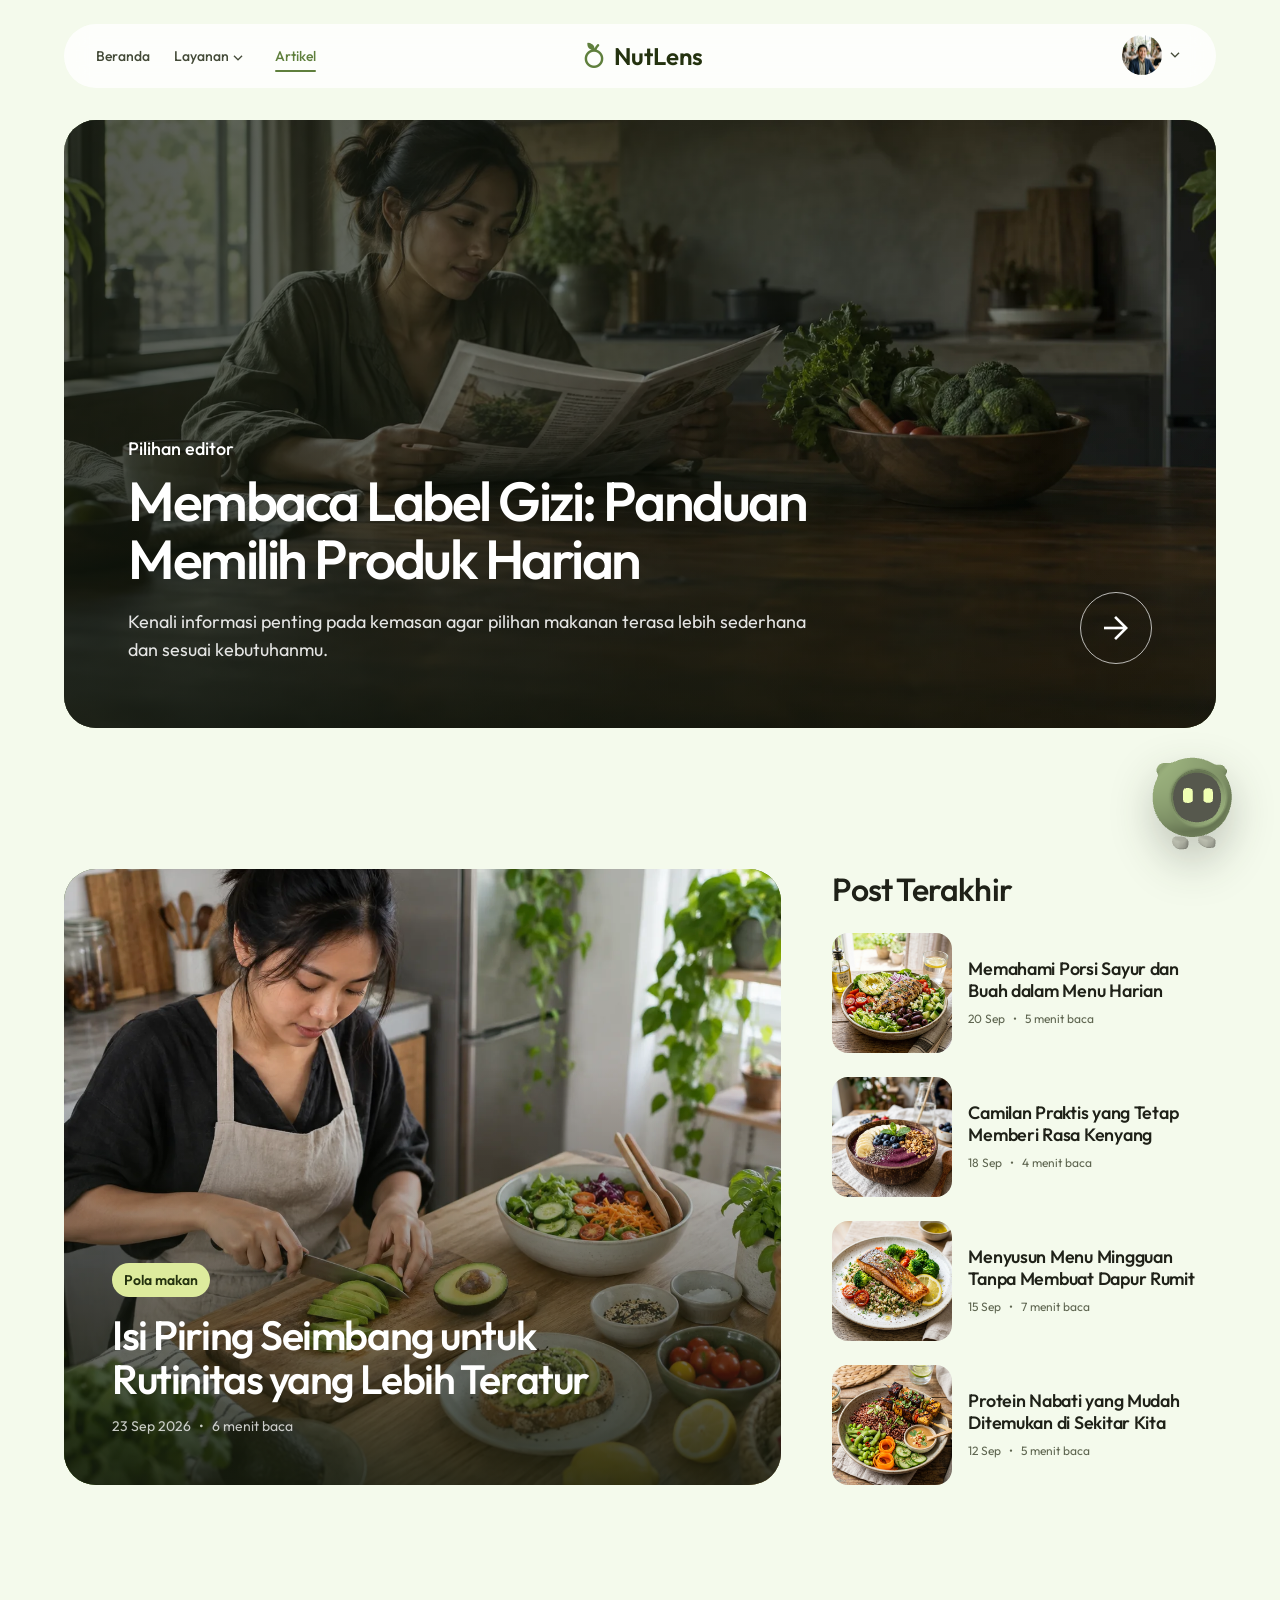
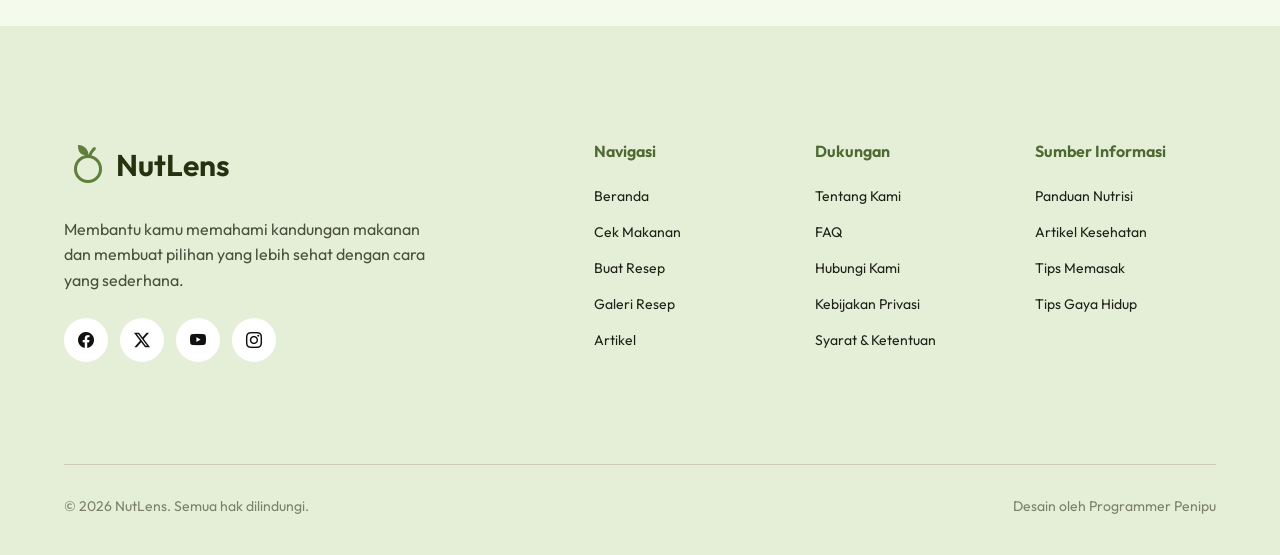
==== commit b727639b: "refactor(reveal): extract shared bootstrap script" ====
--- a/assets/pages/artikel.html
+++ b/assets/pages/artikel.html
@@ -3,26 +3,22 @@
   <head>
     <meta charset="UTF-8" />
     <meta name="viewport" content="width=device-width, initial-scale=1" />
-    <meta name="description" content="Baca artikel NutLens tentang nutrisi, kebiasaan makan, dan pilihan makanan untuk keseharian." />
+    <meta
+      name="description"
+      content="Baca artikel NutLens tentang nutrisi, kebiasaan makan, dan pilihan makanan untuk keseharian."
+    />
     <title>Artikel Kesehatan | NutLens</title>
-    <script>
-      (() => {
-        const root = document.documentElement;
-        const reduce = window.matchMedia("(prefers-reduced-motion: reduce)").matches;
-        if (!reduce && "IntersectionObserver" in window) {
-          root.classList.add("reveal-ready");
-          document.addEventListener("DOMContentLoaded", () => {
-            window.setTimeout(() => {
-              if (!root.classList.contains("reveal-runtime-ready")) root.classList.remove("reveal-ready");
-            }, 1600);
-          }, { once: true });
-        }
-      })();
-    </script>
+    <script src="../js/reveal-bootstrap.js"></script>
     <link rel="preconnect" href="https://fonts.googleapis.com" />
     <link rel="preconnect" href="https://fonts.gstatic.com" crossorigin />
-    <link rel="stylesheet" href="https://fonts.googleapis.com/css2?family=Material+Symbols+Outlined:opsz,wght,FILL,GRAD@20..48,100..700,0..1,-50..200&amp;family=Outfit:wght@100..900&amp;display=swap" />
-    <link rel="stylesheet" href="https://cdn.jsdelivr.net/npm/bootstrap-icons@1.13.1/font/bootstrap-icons.min.css" />
+    <link
+      rel="stylesheet"
+      href="https://fonts.googleapis.com/css2?family=Material+Symbols+Outlined:opsz,wght,FILL,GRAD@20..48,100..700,0..1,-50..200&amp;family=Outfit:wght@100..900&amp;display=swap"
+    />
+    <link
+      rel="stylesheet"
+      href="https://cdn.jsdelivr.net/npm/bootstrap-icons@1.13.1/font/bootstrap-icons.min.css"
+    />
     <link rel="stylesheet" href="../css/global.css?v=2" />
     <link rel="stylesheet" href="../css/chat-widget.css" />
     <link rel="stylesheet" href="../css/artikel.css" />
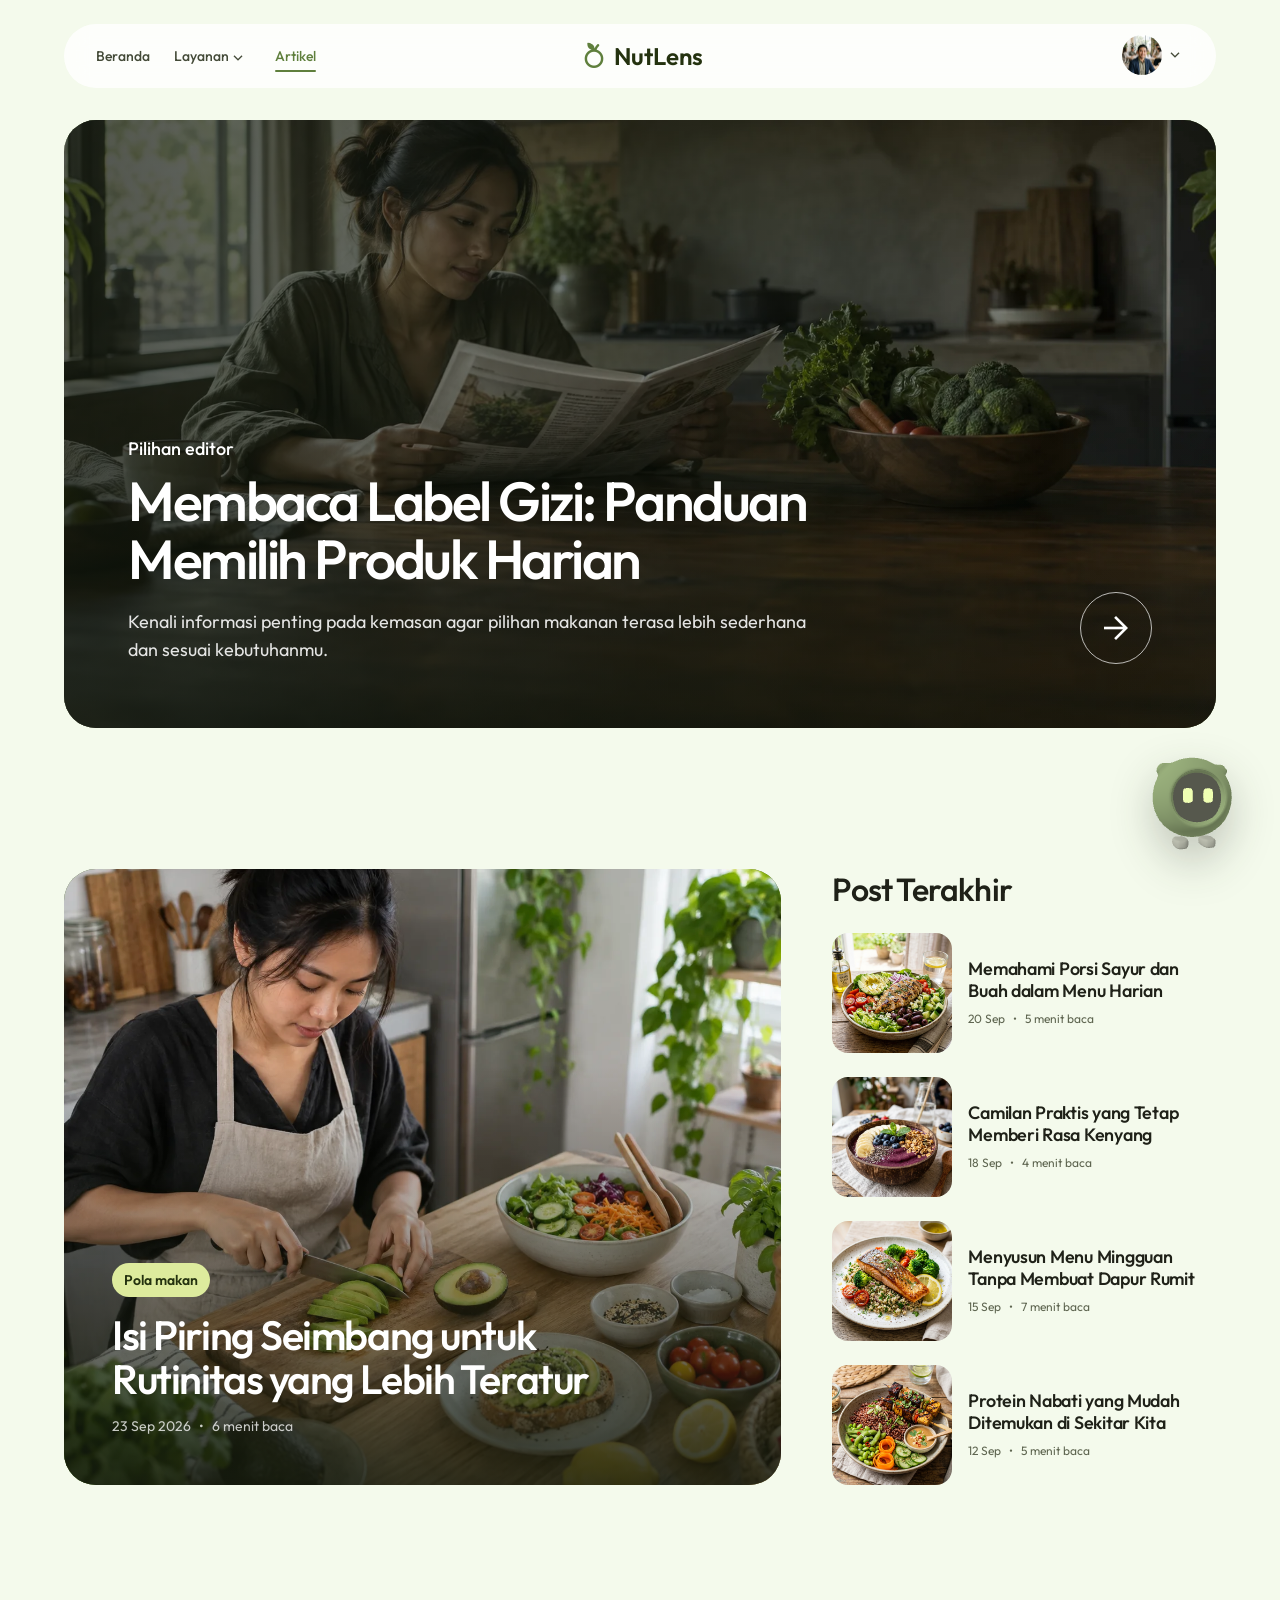
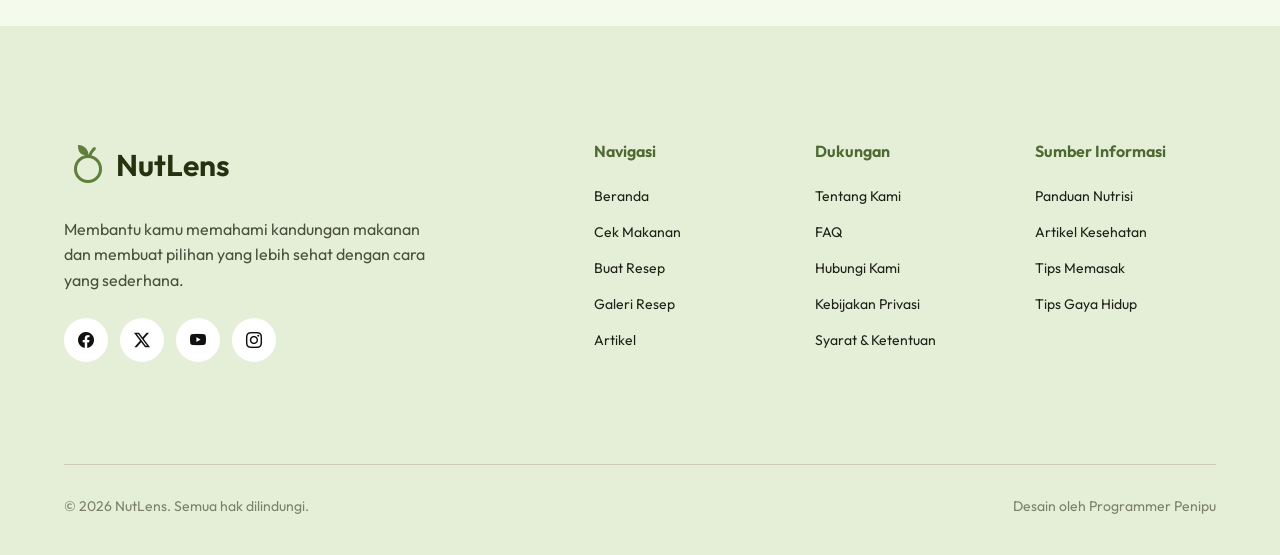
==== commit 8450e645: "style(html): format static pages consistently" ====
--- a/assets/pages/artikel.html
+++ b/assets/pages/artikel.html
@@ -31,113 +31,430 @@
   <body>
     <a class="visually-hidden" href="#main-content">Lewati ke konten utama</a>
 
-    <nav class="nutlens-navbar" aria-label="Navigasi utama" data-mobile-navigation>
+    <nav
+      class="nutlens-navbar"
+      aria-label="Navigasi utama"
+      data-mobile-navigation
+    >
       <div class="navbar-container">
         <ul class="navbar-menu">
           <li><a href="../../index.html">Beranda</a></li>
           <li>
             <div class="navbar-services" data-services-dropdown>
-              <button class="navbar-services-toggle" type="button" aria-expanded="false" aria-controls="services-menu">
+              <button
+                class="navbar-services-toggle"
+                type="button"
+                aria-expanded="false"
+                aria-controls="services-menu"
+              >
                 Layanan
-                <span class="material-symbols-outlined" aria-hidden="true">expand_more</span>
+                <span class="material-symbols-outlined" aria-hidden="true"
+                  >expand_more</span
+                >
               </button>
               <ul id="services-menu" class="navbar-submenu" hidden>
-                <li><a href="cek-makanan.html"><span class="navbar-submenu-icon navbar-submenu-icon-check material-symbols-outlined" aria-hidden="true">nutrition</span><span class="navbar-submenu-copy"><span class="navbar-submenu-title">Analisis Gizi</span><span class="navbar-submenu-description">Analisis nutrisi dari makananmu</span></span></a></li>
-                <li><a href="resep-galeri.html"><span class="navbar-submenu-icon navbar-submenu-icon-gallery material-symbols-outlined" aria-hidden="true">menu_book</span><span class="navbar-submenu-copy"><span class="navbar-submenu-title">Resep Sehat</span><span class="navbar-submenu-description">Temukan inspirasi resep sehat</span></span></a></li>
-                <li><a href="buat-resep.html"><span class="navbar-submenu-icon navbar-submenu-icon-recipe material-symbols-outlined" aria-hidden="true">restaurant_menu</span><span class="navbar-submenu-copy"><span class="navbar-submenu-title">Perencanaan Nutrisi</span><span class="navbar-submenu-description">Buat resep dari bahan yang tersedia</span></span></a></li>
-                <li><a href="challenge-sehat.html"><span class="navbar-submenu-icon navbar-submenu-icon-challenge material-symbols-outlined" aria-hidden="true">emoji_events</span><span class="navbar-submenu-copy"><span class="navbar-submenu-title">Challenge Sehat</span><span class="navbar-submenu-description">Ikuti tantangan hidup lebih sehat</span></span></a></li>
+                <li>
+                  <a href="cek-makanan.html"
+                    ><span
+                      class="navbar-submenu-icon navbar-submenu-icon-check material-symbols-outlined"
+                      aria-hidden="true"
+                      >nutrition</span
+                    ><span class="navbar-submenu-copy"
+                      ><span class="navbar-submenu-title">Analisis Gizi</span
+                      ><span class="navbar-submenu-description"
+                        >Analisis nutrisi dari makananmu</span
+                      ></span
+                    ></a
+                  >
+                </li>
+                <li>
+                  <a href="resep-galeri.html"
+                    ><span
+                      class="navbar-submenu-icon navbar-submenu-icon-gallery material-symbols-outlined"
+                      aria-hidden="true"
+                      >menu_book</span
+                    ><span class="navbar-submenu-copy"
+                      ><span class="navbar-submenu-title">Resep Sehat</span
+                      ><span class="navbar-submenu-description"
+                        >Temukan inspirasi resep sehat</span
+                      ></span
+                    ></a
+                  >
+                </li>
+                <li>
+                  <a href="buat-resep.html"
+                    ><span
+                      class="navbar-submenu-icon navbar-submenu-icon-recipe material-symbols-outlined"
+                      aria-hidden="true"
+                      >restaurant_menu</span
+                    ><span class="navbar-submenu-copy"
+                      ><span class="navbar-submenu-title"
+                        >Perencanaan Nutrisi</span
+                      ><span class="navbar-submenu-description"
+                        >Buat resep dari bahan yang tersedia</span
+                      ></span
+                    ></a
+                  >
+                </li>
+                <li>
+                  <a href="challenge-sehat.html"
+                    ><span
+                      class="navbar-submenu-icon navbar-submenu-icon-challenge material-symbols-outlined"
+                      aria-hidden="true"
+                      >emoji_events</span
+                    ><span class="navbar-submenu-copy"
+                      ><span class="navbar-submenu-title">Challenge Sehat</span
+                      ><span class="navbar-submenu-description"
+                        >Ikuti tantangan hidup lebih sehat</span
+                      ></span
+                    ></a
+                  >
+                </li>
               </ul>
             </div>
           </li>
-          <li><a class="is-active" href="artikel.html" aria-current="page">Artikel</a></li>
+          <li>
+            <a class="is-active" href="artikel.html" aria-current="page"
+              >Artikel</a
+            >
+          </li>
         </ul>
 
         <div class="navbar-logo">
-          <span class="material-symbols-outlined" aria-hidden="true">nutrition</span>
-          <a href="../../index.html" aria-label="NutLens, kembali ke beranda">NutLens</a>
+          <span class="material-symbols-outlined" aria-hidden="true"
+            >nutrition</span
+          >
+          <a href="../../index.html" aria-label="NutLens, kembali ke beranda"
+            >NutLens</a
+          >
         </div>
 
         <div class="navbar-profile" data-profile-dropdown>
-          <button class="navbar-profile-trigger" type="button" aria-expanded="false" aria-controls="profile-menu" aria-label="Buka menu profil Denny Pramana">
-            <img class="navbar-profile-avatar navbar-profile-avatar-trigger" src="../images/testimonial/Bang Raka.webp" alt="" width="40" height="40" />
-            <span class="navbar-profile-chevron material-symbols-outlined" aria-hidden="true">expand_more</span>
+          <button
+            class="navbar-profile-trigger"
+            type="button"
+            aria-expanded="false"
+            aria-controls="profile-menu"
+            aria-label="Buka menu profil Denny Pramana"
+          >
+            <img
+              class="navbar-profile-avatar navbar-profile-avatar-trigger"
+              src="../images/testimonial/Bang Raka.webp"
+              alt=""
+              width="40"
+              height="40"
+            />
+            <span
+              class="navbar-profile-chevron material-symbols-outlined"
+              aria-hidden="true"
+              >expand_more</span
+            >
           </button>
           <div id="profile-menu" class="navbar-profile-panel" hidden inert>
             <div class="navbar-profile-identity">
-              <img class="navbar-profile-avatar navbar-profile-avatar-panel" src="../images/testimonial/Bang Raka.webp" alt="" width="48" height="48" />
-              <div class="navbar-profile-copy"><p class="navbar-profile-name">Denny Pramana</p><p class="navbar-profile-email">denprama@email.com</p></div>
+              <img
+                class="navbar-profile-avatar navbar-profile-avatar-panel"
+                src="../images/testimonial/Bang Raka.webp"
+                alt=""
+                width="48"
+                height="48"
+              />
+              <div class="navbar-profile-copy">
+                <p class="navbar-profile-name">Denny Pramana</p>
+                <p class="navbar-profile-email">denprama@email.com</p>
+              </div>
             </div>
             <hr class="navbar-profile-divider" />
-            <a class="navbar-profile-action" data-profile-link><span class="material-symbols-outlined" aria-hidden="true">person</span><span>Profile</span></a>
-            <button class="navbar-profile-action" type="button" data-profile-logout><span class="material-symbols-outlined" aria-hidden="true">logout</span><span>Logout</span></button>
+            <a class="navbar-profile-action" data-profile-link
+              ><span class="material-symbols-outlined" aria-hidden="true"
+                >person</span
+              ><span>Profile</span></a
+            >
+            <button
+              class="navbar-profile-action"
+              type="button"
+              data-profile-logout
+            >
+              <span class="material-symbols-outlined" aria-hidden="true"
+                >logout</span
+              ><span>Logout</span>
+            </button>
           </div>
         </div>
 
-        <button class="mobile-nav-open" type="button" aria-label="Buka menu navigasi" aria-expanded="false" aria-controls="mobile-navigation"><span class="material-symbols-outlined" aria-hidden="true">menu</span></button>
+        <button
+          class="mobile-nav-open"
+          type="button"
+          aria-label="Buka menu navigasi"
+          aria-expanded="false"
+          aria-controls="mobile-navigation"
+        >
+          <span class="material-symbols-outlined" aria-hidden="true">menu</span>
+        </button>
       </div>
 
       <div class="mobile-nav" id="mobile-navigation" aria-hidden="true">
-        <button class="mobile-nav-overlay" type="button" aria-label="Tutup menu navigasi" tabindex="-1"></button>
-        <aside class="mobile-nav-drawer" role="dialog" aria-modal="true" aria-labelledby="mobile-nav-title" inert>
+        <button
+          class="mobile-nav-overlay"
+          type="button"
+          aria-label="Tutup menu navigasi"
+          tabindex="-1"
+        ></button>
+        <aside
+          class="mobile-nav-drawer"
+          role="dialog"
+          aria-modal="true"
+          aria-labelledby="mobile-nav-title"
+          inert
+        >
           <header class="mobile-nav-header">
-            <span class="mobile-nav-brand" aria-hidden="true"><span class="material-symbols-outlined">nutrition</span><span>NutLens</span></span>
+            <span class="mobile-nav-brand" aria-hidden="true"
+              ><span class="material-symbols-outlined">nutrition</span
+              ><span>NutLens</span></span
+            >
             <h2 id="mobile-nav-title" class="visually-hidden">Menu NutLens</h2>
-            <button class="mobile-nav-close" type="button" aria-label="Tutup menu navigasi"><span class="material-symbols-outlined" aria-hidden="true">close</span></button>
+            <button
+              class="mobile-nav-close"
+              type="button"
+              aria-label="Tutup menu navigasi"
+            >
+              <span class="material-symbols-outlined" aria-hidden="true"
+                >close</span
+              >
+            </button>
           </header>
           <div class="mobile-nav-body">
-            <section class="mobile-nav-section" aria-labelledby="mobile-account-title">
-              <h3 id="mobile-account-title" class="mobile-nav-section-title">Akun</h3>
-              <a class="mobile-nav-account"><img class="mobile-nav-avatar" src="../images/testimonial/Bang Raka.webp" alt="" width="48" height="48" /><span class="mobile-nav-account-text"><strong>Denny Pramana</strong><span>Lihat profil saya</span></span><span class="material-symbols-outlined" aria-hidden="true">chevron_right</span></a>
+            <section
+              class="mobile-nav-section"
+              aria-labelledby="mobile-account-title"
+            >
+              <h3 id="mobile-account-title" class="mobile-nav-section-title">
+                Akun
+              </h3>
+              <a class="mobile-nav-account"
+                ><img
+                  class="mobile-nav-avatar"
+                  src="../images/testimonial/Bang Raka.webp"
+                  alt=""
+                  width="48"
+                  height="48"
+                /><span class="mobile-nav-account-text"
+                  ><strong>Denny Pramana</strong
+                  ><span>Lihat profil saya</span></span
+                ><span class="material-symbols-outlined" aria-hidden="true"
+                  >chevron_right</span
+                ></a
+              >
             </section>
-            <section class="mobile-nav-section" aria-labelledby="mobile-navigation-title">
-              <h3 id="mobile-navigation-title" class="mobile-nav-section-title">Navigasi</h3>
+            <section
+              class="mobile-nav-section"
+              aria-labelledby="mobile-navigation-title"
+            >
+              <h3 id="mobile-navigation-title" class="mobile-nav-section-title">
+                Navigasi
+              </h3>
               <nav aria-label="Navigasi mobile">
                 <ul class="mobile-nav-list">
-                  <li><a class="mobile-nav-item" href="../../index.html"><span class="material-symbols-outlined" aria-hidden="true">home</span><span>Beranda</span></a></li>
                   <li>
-                    <button class="mobile-nav-submenu-trigger" type="button" aria-expanded="false" aria-controls="mobile-services-menu"><span class="mobile-nav-item-main"><span class="material-symbols-outlined" aria-hidden="true">grid_view</span><span>Layanan</span></span><span class="material-symbols-outlined mobile-nav-submenu-icon" aria-hidden="true">expand_more</span></button>
-                    <div class="mobile-nav-submenu-shell" id="mobile-services-menu" aria-hidden="true" inert><ul class="mobile-nav-submenu"><li><a href="cek-makanan.html">Analisis Gizi</a></li><li><a href="resep-galeri.html">Resep Sehat</a></li><li><a href="buat-resep.html">Perencanaan Nutrisi</a></li><li><a href="challenge-sehat.html">Challenge Sehat</a></li></ul></div>
+                    <a class="mobile-nav-item" href="../../index.html"
+                      ><span
+                        class="material-symbols-outlined"
+                        aria-hidden="true"
+                        >home</span
+                      ><span>Beranda</span></a
+                    >
                   </li>
-                  <li><a class="mobile-nav-item is-active" href="artikel.html" aria-current="page"><span class="material-symbols-outlined" aria-hidden="true">article</span><span>Artikel</span></a></li>
+                  <li>
+                    <button
+                      class="mobile-nav-submenu-trigger"
+                      type="button"
+                      aria-expanded="false"
+                      aria-controls="mobile-services-menu"
+                    >
+                      <span class="mobile-nav-item-main"
+                        ><span
+                          class="material-symbols-outlined"
+                          aria-hidden="true"
+                          >grid_view</span
+                        ><span>Layanan</span></span
+                      ><span
+                        class="material-symbols-outlined mobile-nav-submenu-icon"
+                        aria-hidden="true"
+                        >expand_more</span
+                      >
+                    </button>
+                    <div
+                      class="mobile-nav-submenu-shell"
+                      id="mobile-services-menu"
+                      aria-hidden="true"
+                      inert
+                    >
+                      <ul class="mobile-nav-submenu">
+                        <li><a href="cek-makanan.html">Analisis Gizi</a></li>
+                        <li><a href="resep-galeri.html">Resep Sehat</a></li>
+                        <li>
+                          <a href="buat-resep.html">Perencanaan Nutrisi</a>
+                        </li>
+                        <li>
+                          <a href="challenge-sehat.html">Challenge Sehat</a>
+                        </li>
+                      </ul>
+                    </div>
+                  </li>
+                  <li>
+                    <a
+                      class="mobile-nav-item is-active"
+                      href="artikel.html"
+                      aria-current="page"
+                      ><span
+                        class="material-symbols-outlined"
+                        aria-hidden="true"
+                        >article</span
+                      ><span>Artikel</span></a
+                    >
+                  </li>
                 </ul>
               </nav>
             </section>
           </div>
-          <div class="mobile-nav-footer"><button class="mobile-nav-logout" type="button"><span class="material-symbols-outlined" aria-hidden="true">logout</span><span>Logout</span></button></div>
+          <div class="mobile-nav-footer">
+            <button class="mobile-nav-logout" type="button">
+              <span class="material-symbols-outlined" aria-hidden="true"
+                >logout</span
+              ><span>Logout</span>
+            </button>
+          </div>
         </aside>
       </div>
     </nav>
 
     <main id="main-content">
       <section class="article-hero" aria-labelledby="featured-title">
-        <img class="article-hero-image" src="../images/articles/article-hero.webp" alt="Seseorang membaca artikel nutrisi di meja dapur" width="1774" height="887" fetchpriority="high" />
+        <img
+          class="article-hero-image"
+          src="../images/articles/article-hero.webp"
+          alt="Seseorang membaca artikel nutrisi di meja dapur"
+          width="1774"
+          height="887"
+          fetchpriority="high"
+        />
         <div class="article-hero-scrim" aria-hidden="true"></div>
         <div class="article-hero-content">
           <p class="article-hero-eyebrow">Pilihan editor</p>
-          <h1 id="featured-title">Membaca Label Gizi: Panduan Memilih Produk Harian</h1>
-          <p class="article-hero-summary">Kenali informasi penting pada kemasan agar pilihan makanan terasa lebih sederhana dan sesuai kebutuhanmu.</p>
+          <h1 id="featured-title">
+            Membaca Label Gizi: Panduan Memilih Produk Harian
+          </h1>
+          <p class="article-hero-summary">
+            Kenali informasi penting pada kemasan agar pilihan makanan terasa
+            lebih sederhana dan sesuai kebutuhanmu.
+          </p>
         </div>
-        <a class="article-hero-action" href="#artikel-terbaru" aria-label="Lihat artikel terbaru"><span class="material-symbols-outlined" aria-hidden="true">arrow_forward</span></a>
+        <a
+          class="article-hero-action"
+          href="#artikel-terbaru"
+          aria-label="Lihat artikel terbaru"
+          ><span class="material-symbols-outlined" aria-hidden="true"
+            >arrow_forward</span
+          ></a
+        >
       </section>
 
-      <section class="article-feed" id="artikel-terbaru" aria-labelledby="latest-title">
+      <section
+        class="article-feed"
+        id="artikel-terbaru"
+        aria-labelledby="latest-title"
+      >
         <article class="lead-story" data-reveal="fade-up">
-          <img class="lead-story-image" src="../images/articles/article-feature.webp" alt="Seseorang menyiapkan roti alpukat dan salad di dapur" width="1448" height="1086" loading="lazy" />
+          <img
+            class="lead-story-image"
+            src="../images/articles/article-feature.webp"
+            alt="Seseorang menyiapkan roti alpukat dan salad di dapur"
+            width="1448"
+            height="1086"
+            loading="lazy"
+          />
           <div class="lead-story-scrim" aria-hidden="true"></div>
           <div class="lead-story-content">
             <p class="story-category">Pola makan</p>
             <h2>Isi Piring Seimbang untuk Rutinitas yang Lebih Teratur</h2>
-            <p class="story-meta"><time datetime="2026-09-23">23 Sep 2026</time><span aria-hidden="true">•</span><span>6 menit baca</span></p>
+            <p class="story-meta">
+              <time datetime="2026-09-23">23 Sep 2026</time
+              ><span aria-hidden="true">•</span><span>6 menit baca</span>
+            </p>
           </div>
         </article>
 
-        <div class="latest-stories" data-reveal="fade-up" data-reveal-delay="120">
+        <div
+          class="latest-stories"
+          data-reveal="fade-up"
+          data-reveal-delay="120"
+        >
           <h2 id="latest-title">Post Terakhir</h2>
           <div class="latest-stories-list">
-            <article class="story-row"><img src="../images/recipes/mediterranean-salad.jpg" alt="Salad berisi sayuran segar" width="1200" height="896" loading="lazy" /><div><h3>Memahami Porsi Sayur dan Buah dalam Menu Harian</h3><p class="story-meta"><time datetime="2026-09-20">20 Sep</time><span aria-hidden="true">•</span><span>5 menit baca</span></p></div></article>
-            <article class="story-row"><img src="../images/recipes/berry-smoothie.jpg" alt="Smoothie buah beri dengan bahan segar" width="1200" height="896" loading="lazy" /><div><h3>Camilan Praktis yang Tetap Memberi Rasa Kenyang</h3><p class="story-meta"><time datetime="2026-09-18">18 Sep</time><span aria-hidden="true">•</span><span>4 menit baca</span></p></div></article>
-            <article class="story-row"><img src="../images/recipes/salmon-quinoa.jpg" alt="Hidangan salmon dan quinoa" width="1200" height="896" loading="lazy" /><div><h3>Menyusun Menu Mingguan Tanpa Membuat Dapur Rumit</h3><p class="story-meta"><time datetime="2026-09-15">15 Sep</time><span aria-hidden="true">•</span><span>7 menit baca</span></p></div></article>
-            <article class="story-row"><img src="../images/recipes/tempe-bakar.jpg" alt="Tempe bakar dengan sayuran" width="1200" height="896" loading="lazy" /><div><h3>Protein Nabati yang Mudah Ditemukan di Sekitar Kita</h3><p class="story-meta"><time datetime="2026-09-12">12 Sep</time><span aria-hidden="true">•</span><span>5 menit baca</span></p></div></article>
+            <article class="story-row">
+              <img
+                src="../images/recipes/mediterranean-salad.jpg"
+                alt="Salad berisi sayuran segar"
+                width="1200"
+                height="896"
+                loading="lazy"
+              />
+              <div>
+                <h3>Memahami Porsi Sayur dan Buah dalam Menu Harian</h3>
+                <p class="story-meta">
+                  <time datetime="2026-09-20">20 Sep</time
+                  ><span aria-hidden="true">•</span><span>5 menit baca</span>
+                </p>
+              </div>
+            </article>
+            <article class="story-row">
+              <img
+                src="../images/recipes/berry-smoothie.jpg"
+                alt="Smoothie buah beri dengan bahan segar"
+                width="1200"
+                height="896"
+                loading="lazy"
+              />
+              <div>
+                <h3>Camilan Praktis yang Tetap Memberi Rasa Kenyang</h3>
+                <p class="story-meta">
+                  <time datetime="2026-09-18">18 Sep</time
+                  ><span aria-hidden="true">•</span><span>4 menit baca</span>
+                </p>
+              </div>
+            </article>
+            <article class="story-row">
+              <img
+                src="../images/recipes/salmon-quinoa.jpg"
+                alt="Hidangan salmon dan quinoa"
+                width="1200"
+                height="896"
+                loading="lazy"
+              />
+              <div>
+                <h3>Menyusun Menu Mingguan Tanpa Membuat Dapur Rumit</h3>
+                <p class="story-meta">
+                  <time datetime="2026-09-15">15 Sep</time
+                  ><span aria-hidden="true">•</span><span>7 menit baca</span>
+                </p>
+              </div>
+            </article>
+            <article class="story-row">
+              <img
+                src="../images/recipes/tempe-bakar.jpg"
+                alt="Tempe bakar dengan sayuran"
+                width="1200"
+                height="896"
+                loading="lazy"
+              />
+              <div>
+                <h3>Protein Nabati yang Mudah Ditemukan di Sekitar Kita</h3>
+                <p class="story-meta">
+                  <time datetime="2026-09-12">12 Sep</time
+                  ><span aria-hidden="true">•</span><span>5 menit baca</span>
+                </p>
+              </div>
+            </article>
           </div>
         </div>
       </section>
@@ -147,23 +464,157 @@
       <div class="site-footer-container">
         <div class="site-footer-main">
           <div class="site-footer-brand" data-reveal="fade-up">
-            <a class="site-footer-brand-link" href="../../index.html" aria-label="NutLens, kembali ke beranda"><span class="material-symbols-outlined" aria-hidden="true">nutrition</span><span>NutLens</span></a>
-            <p class="site-footer-description">Membantu kamu memahami kandungan makanan dan membuat pilihan yang lebih sehat dengan cara yang sederhana.</p>
+            <a
+              class="site-footer-brand-link"
+              href="../../index.html"
+              aria-label="NutLens, kembali ke beranda"
+              ><span class="material-symbols-outlined" aria-hidden="true"
+                >nutrition</span
+              ><span>NutLens</span></a
+            >
+            <p class="site-footer-description">
+              Membantu kamu memahami kandungan makanan dan membuat pilihan yang
+              lebih sehat dengan cara yang sederhana.
+            </p>
             <div class="site-footer-socials" aria-label="Media sosial NutLens">
-              <a class="site-footer-social-link" aria-label="Facebook NutLens belum tersedia" aria-disabled="true" tabindex="-1"><i class="bi bi-facebook" aria-hidden="true"></i></a>
-              <a class="site-footer-social-link" aria-label="X NutLens belum tersedia" aria-disabled="true" tabindex="-1"><i class="bi bi-twitter-x" aria-hidden="true"></i></a>
-              <a class="site-footer-social-link" aria-label="YouTube NutLens belum tersedia" aria-disabled="true" tabindex="-1"><i class="bi bi-youtube" aria-hidden="true"></i></a>
-              <a class="site-footer-social-link" aria-label="Instagram NutLens belum tersedia" aria-disabled="true" tabindex="-1"><i class="bi bi-instagram" aria-hidden="true"></i></a>
+              <a
+                class="site-footer-social-link"
+                aria-label="Facebook NutLens belum tersedia"
+                aria-disabled="true"
+                tabindex="-1"
+                ><i class="bi bi-facebook" aria-hidden="true"></i
+              ></a>
+              <a
+                class="site-footer-social-link"
+                aria-label="X NutLens belum tersedia"
+                aria-disabled="true"
+                tabindex="-1"
+                ><i class="bi bi-twitter-x" aria-hidden="true"></i
+              ></a>
+              <a
+                class="site-footer-social-link"
+                aria-label="YouTube NutLens belum tersedia"
+                aria-disabled="true"
+                tabindex="-1"
+                ><i class="bi bi-youtube" aria-hidden="true"></i
+              ></a>
+              <a
+                class="site-footer-social-link"
+                aria-label="Instagram NutLens belum tersedia"
+                aria-disabled="true"
+                tabindex="-1"
+                ><i class="bi bi-instagram" aria-hidden="true"></i
+              ></a>
             </div>
           </div>
-          <div class="site-footer-navigation" data-reveal="fade-up" data-reveal-delay="120">
-            <nav aria-labelledby="footer-navigation-title"><h2 id="footer-navigation-title" class="site-footer-nav-title">Navigasi</h2><ul class="site-footer-nav-list"><li><a class="site-footer-link" href="../../index.html">Beranda</a></li><li><a class="site-footer-link" href="cek-makanan.html">Cek Makanan</a></li><li><a class="site-footer-link" href="buat-resep.html">Buat Resep</a></li><li><a class="site-footer-link" href="resep-galeri.html">Galeri Resep</a></li><li><a class="site-footer-link" href="artikel.html" aria-current="page">Artikel</a></li></ul></nav>
-            <nav aria-labelledby="footer-support-title"><h2 id="footer-support-title" class="site-footer-nav-title">Dukungan</h2><ul class="site-footer-nav-list"><li><a class="site-footer-link" href="../../index.html#about-title">Tentang Kami</a></li><li><a class="site-footer-link" href="../../index.html#faq-title">FAQ</a></li><li><a class="site-footer-link" aria-disabled="true" tabindex="-1">Hubungi Kami</a></li><li><a class="site-footer-link" aria-disabled="true" tabindex="-1">Kebijakan Privasi</a></li><li><a class="site-footer-link" aria-disabled="true" tabindex="-1">Syarat &amp; Ketentuan</a></li></ul></nav>
-            <nav aria-labelledby="footer-resources-title"><h2 id="footer-resources-title" class="site-footer-nav-title">Sumber Informasi</h2><ul class="site-footer-nav-list"><li><a class="site-footer-link" href="artikel.html">Panduan Nutrisi</a></li><li><a class="site-footer-link" href="artikel.html">Artikel Kesehatan</a></li><li><a class="site-footer-link" href="resep-galeri.html">Tips Memasak</a></li><li><a class="site-footer-link" href="artikel.html">Tips Gaya Hidup</a></li></ul></nav>
+          <div
+            class="site-footer-navigation"
+            data-reveal="fade-up"
+            data-reveal-delay="120"
+          >
+            <nav aria-labelledby="footer-navigation-title">
+              <h2 id="footer-navigation-title" class="site-footer-nav-title">
+                Navigasi
+              </h2>
+              <ul class="site-footer-nav-list">
+                <li>
+                  <a class="site-footer-link" href="../../index.html"
+                    >Beranda</a
+                  >
+                </li>
+                <li>
+                  <a class="site-footer-link" href="cek-makanan.html"
+                    >Cek Makanan</a
+                  >
+                </li>
+                <li>
+                  <a class="site-footer-link" href="buat-resep.html"
+                    >Buat Resep</a
+                  >
+                </li>
+                <li>
+                  <a class="site-footer-link" href="resep-galeri.html"
+                    >Galeri Resep</a
+                  >
+                </li>
+                <li>
+                  <a
+                    class="site-footer-link"
+                    href="artikel.html"
+                    aria-current="page"
+                    >Artikel</a
+                  >
+                </li>
+              </ul>
+            </nav>
+            <nav aria-labelledby="footer-support-title">
+              <h2 id="footer-support-title" class="site-footer-nav-title">
+                Dukungan
+              </h2>
+              <ul class="site-footer-nav-list">
+                <li>
+                  <a
+                    class="site-footer-link"
+                    href="../../index.html#about-title"
+                    >Tentang Kami</a
+                  >
+                </li>
+                <li>
+                  <a class="site-footer-link" href="../../index.html#faq-title"
+                    >FAQ</a
+                  >
+                </li>
+                <li>
+                  <a class="site-footer-link" aria-disabled="true" tabindex="-1"
+                    >Hubungi Kami</a
+                  >
+                </li>
+                <li>
+                  <a class="site-footer-link" aria-disabled="true" tabindex="-1"
+                    >Kebijakan Privasi</a
+                  >
+                </li>
+                <li>
+                  <a class="site-footer-link" aria-disabled="true" tabindex="-1"
+                    >Syarat &amp; Ketentuan</a
+                  >
+                </li>
+              </ul>
+            </nav>
+            <nav aria-labelledby="footer-resources-title">
+              <h2 id="footer-resources-title" class="site-footer-nav-title">
+                Sumber Informasi
+              </h2>
+              <ul class="site-footer-nav-list">
+                <li>
+                  <a class="site-footer-link" href="artikel.html"
+                    >Panduan Nutrisi</a
+                  >
+                </li>
+                <li>
+                  <a class="site-footer-link" href="artikel.html"
+                    >Artikel Kesehatan</a
+                  >
+                </li>
+                <li>
+                  <a class="site-footer-link" href="resep-galeri.html"
+                    >Tips Memasak</a
+                  >
+                </li>
+                <li>
+                  <a class="site-footer-link" href="artikel.html"
+                    >Tips Gaya Hidup</a
+                  >
+                </li>
+              </ul>
+            </nav>
           </div>
         </div>
         <div class="site-footer-divider" aria-hidden="true"></div>
-        <div class="site-footer-bottom"><p>© 2026 NutLens. Semua hak dilindungi.</p><p>Desain oleh Programmer Penipu</p></div>
+        <div class="site-footer-bottom">
+          <p>© 2026 NutLens. Semua hak dilindungi.</p>
+          <p>Desain oleh Programmer Penipu</p>
+        </div>
       </div>
     </footer>
   </body>
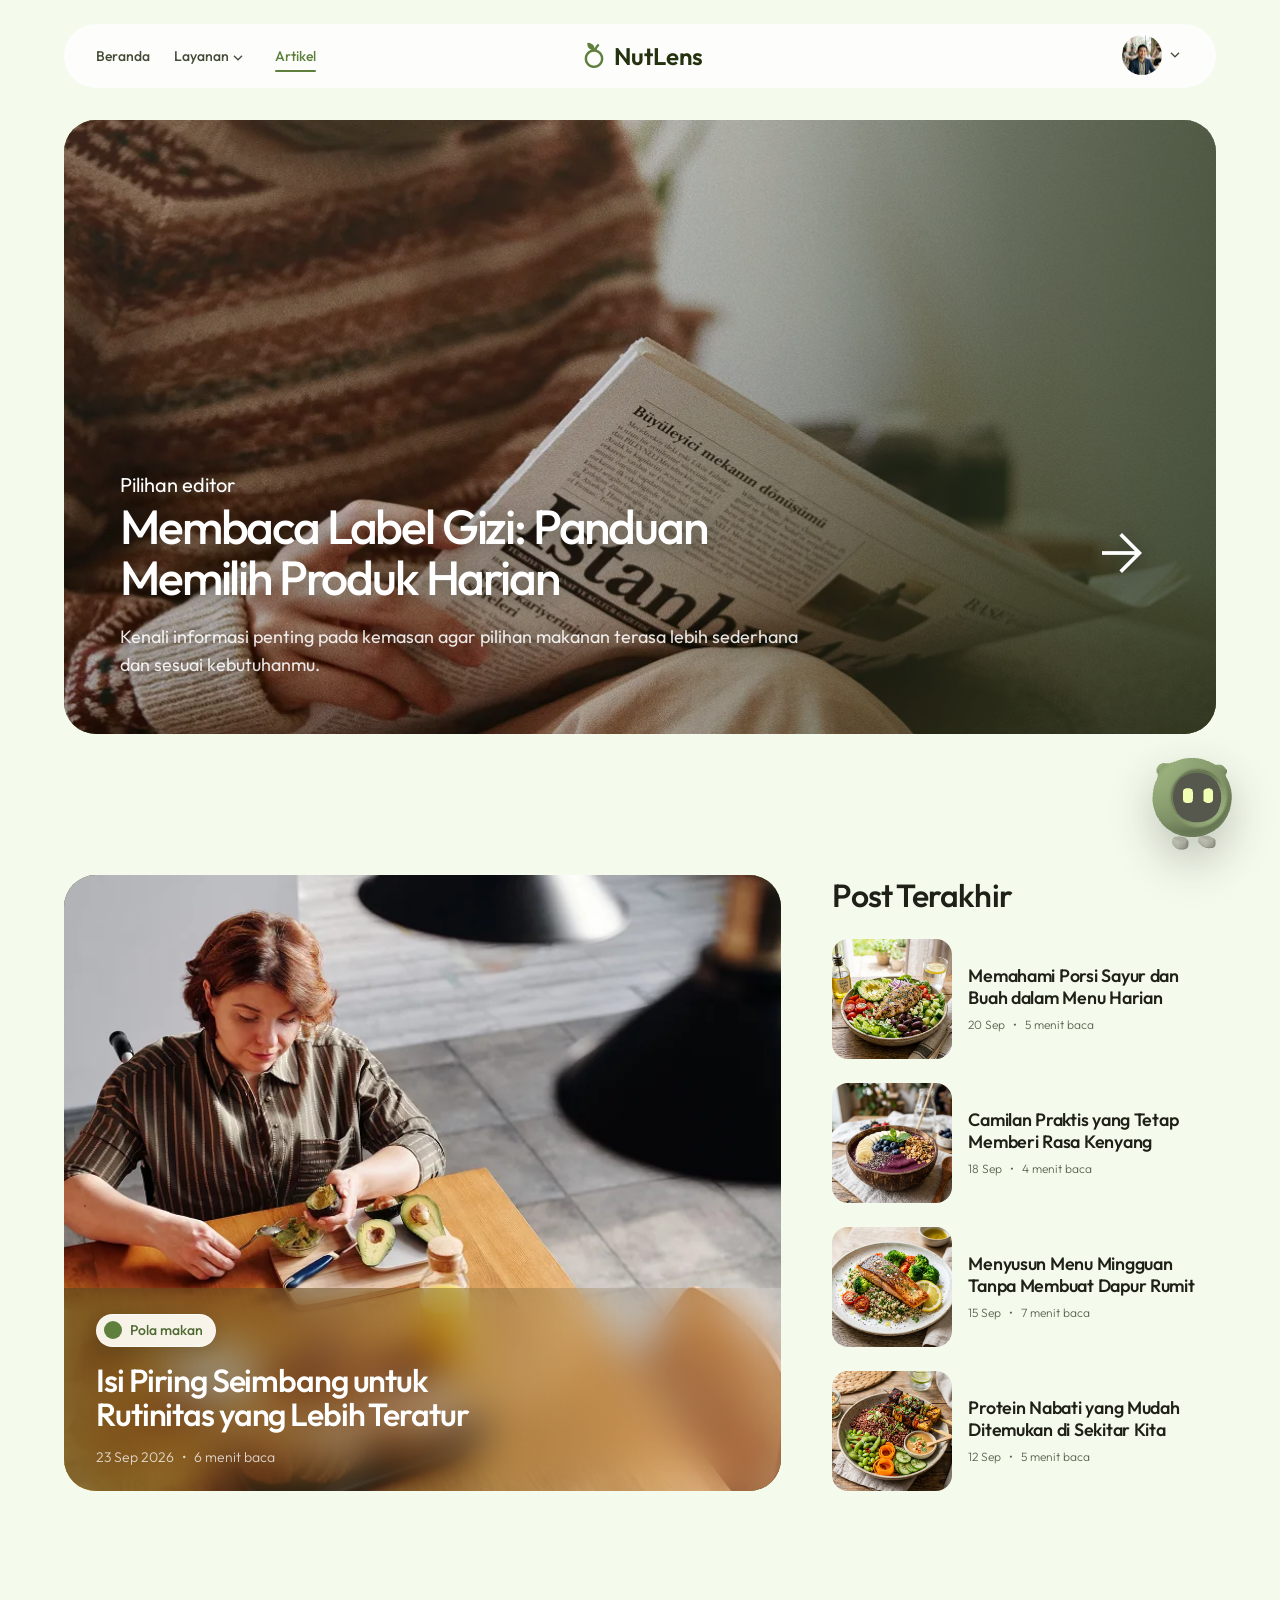
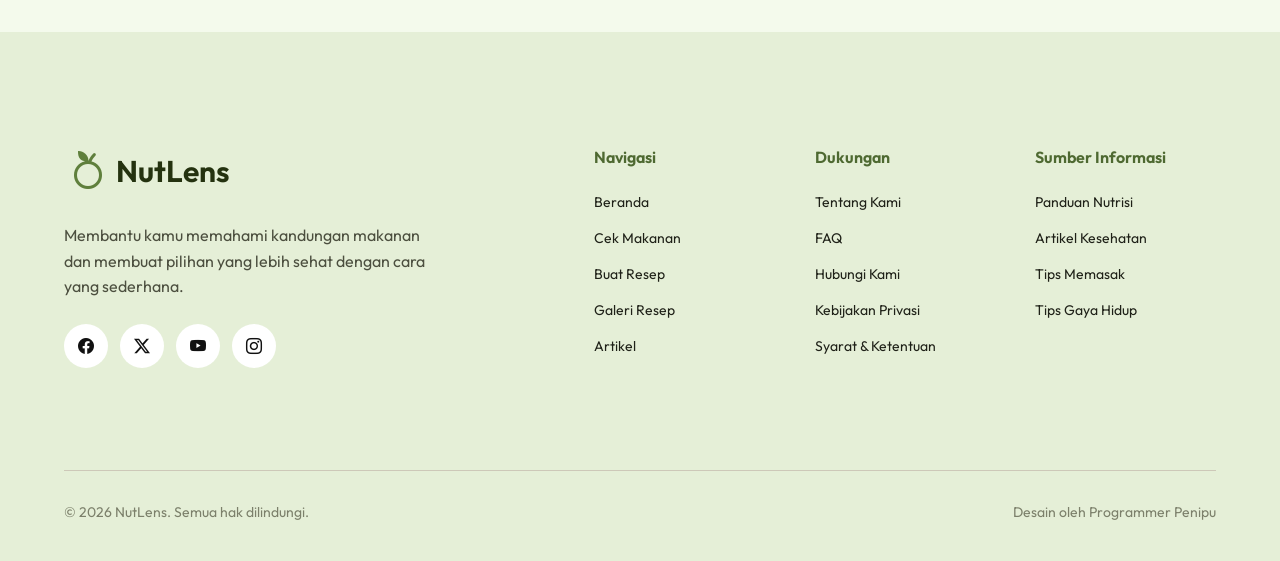
==== commit fa4107ce: "refactor(artikel): update CSS file versioning and optimize image sources" ====
--- a/assets/pages/artikel.html
+++ b/assets/pages/artikel.html
@@ -21,7 +21,7 @@
     />
     <link rel="stylesheet" href="../css/global.css?v=2" />
     <link rel="stylesheet" href="../css/chat-widget.css" />
-    <link rel="stylesheet" href="../css/artikel.css" />
+    <link rel="stylesheet" href="../css/artikel.css?v=4" />
     <script type="module" src="../js/navbar.mjs?v=2"></script>
     <script type="module" src="../js/chat-widget.mjs?v=6"></script>
     <script type="module" src="../js/profile-dropdown.mjs"></script>
@@ -332,10 +332,10 @@
       <section class="article-hero" aria-labelledby="featured-title">
         <img
           class="article-hero-image"
-          src="../images/articles/article-hero.webp"
-          alt="Seseorang membaca artikel nutrisi di meja dapur"
-          width="1774"
-          height="887"
+          src="../images/articles/article-hero.webp?v=2"
+          alt="Seseorang membaca koran sambil duduk di sofa"
+          width="1280"
+          height="616"
           fetchpriority="high"
         />
         <div class="article-hero-scrim" aria-hidden="true"></div>
@@ -367,10 +367,10 @@
         <article class="lead-story" data-reveal="fade-up">
           <img
             class="lead-story-image"
-            src="../images/articles/article-feature.webp"
-            alt="Seseorang menyiapkan roti alpukat dan salad di dapur"
-            width="1448"
-            height="1086"
+            src="../images/articles/article-lead-story.webp?v=1"
+            alt="Seorang perempuan menyiapkan alpukat di meja makan"
+            width="792"
+            height="600"
             loading="lazy"
           />
           <div class="lead-story-scrim" aria-hidden="true"></div>
--- a/assets/css/artikel.css
+++ b/assets/css/artikel.css
@@ -2,7 +2,6 @@
   --article-content-max: 80rem;
   --article-radius: 2rem;
   --article-radius-small: 1rem;
-  --article-overlay: rgb(13 19 9 / 72%);
 }
 
 body {
@@ -19,7 +18,7 @@
 .article-hero {
   position: relative;
   display: grid;
-  min-height: clamp(31rem, 53vw, 38rem);
+  min-height: clamp(31rem, 48vw, 38.5rem);
   margin-top: var(--space-2);
   overflow: hidden;
   isolation: isolate;
@@ -43,29 +42,34 @@
 
 .article-hero-scrim {
   z-index: -1;
-  background:
-    linear-gradient(90deg, var(--article-overlay) 0%, rgb(13 19 9 / 48%) 54%, rgb(13 19 9 / 10%) 100%),
-    linear-gradient(0deg, rgb(13 19 9 / 55%) 0%, transparent 55%);
+  background: linear-gradient(
+    to left,
+    rgb(39 55 28 / 72%) 0%,
+    rgb(39 55 28 / 56%) 18%,
+    rgb(39 55 28 / 24%) 36%,
+    transparent 56%
+  );
 }
 
 .article-hero-content {
   align-self: end;
-  max-width: 52rem;
-  padding: clamp(2rem, 5vw, 4.5rem);
+  max-width: 50rem;
+  padding: clamp(2rem, 4.5vw, 3.5rem);
   color: var(--color-surface-container-lowest);
+  text-shadow: 0 0.125rem 1.25rem rgb(13 19 9 / 38%);
 }
 
 .article-hero-eyebrow {
-  margin: 0 0 var(--space-3);
-  font-size: var(--font-size-body-lg);
-  font-weight: 500;
+  margin: 0 0 var(--space-1);
+  font-size: var(--font-size-h2);
+  font-weight: 400;
 }
 
 .article-hero h1 {
   max-width: 22ch;
   margin: 0;
-  font-size: clamp(2.35rem, 4.3vw, 3.8rem);
-  font-weight: 550;
+  font-size: clamp(2.35rem, 4vw, 3rem);
+  font-weight: 500;
   line-height: 1.06;
   letter-spacing: -0.045em;
   text-wrap: balance;
@@ -81,27 +85,27 @@
 
 .article-hero-action {
   position: absolute;
-  right: clamp(2rem, 5vw, 4.5rem);
-  bottom: clamp(2rem, 5vw, 4.5rem);
+  top: 50%;
+  right: clamp(1.75rem, 4.5vw, 4rem);
   display: grid;
   place-items: center;
   width: 4.5rem;
-  height: 4.5rem;
+  height: 3rem;
   color: var(--color-surface-container-lowest);
-  border: 1px solid rgb(255 255 255 / 70%);
-  border-radius: var(--radius-full);
   text-decoration: none;
-  transition: color var(--transition-base), background-color var(--transition-base), transform var(--transition-base);
+  text-shadow: 0 0.125rem 1rem rgb(13 19 9 / 45%);
+  transform: translateY(200%);
+  transition: color var(--transition-base), transform var(--transition-base);
 }
 
 .article-hero-action .material-symbols-outlined {
-  font-size: 2.25rem;
-}
-
-.article-hero-action:is(:hover, :focus-visible) {
-  color: var(--color-on-primary-container);
-  background: var(--color-primary-fixed);
-  transform: translateX(0.25rem);
+  font-size: 3.75rem;
+  font-weight: 400;
+}
+
+.article-hero-action:focus-visible {
+  outline: 3px solid var(--color-primary-fixed);
+  outline-offset: 0.25rem;
 }
 
 .article-feed {
@@ -137,7 +141,25 @@
 
 .lead-story-scrim {
   z-index: -1;
-  background: linear-gradient(0deg, rgb(21 27 14 / 86%) 0%, rgb(21 27 14 / 34%) 42%, transparent 68%);
+  top: auto;
+  min-height: 12rem;
+  height: 33%;
+  pointer-events: none;
+  /* border-top: 1px solid rgb(255 255 255 / 18%); */
+  background: linear-gradient(
+    90deg,
+    rgb(48 58 30 / 48%) 0%,
+    rgb(67 70 47 / 30%) 56%,
+    rgb(255 255 255 / 14%) 100%
+  );
+  -webkit-backdrop-filter: blur(1.25rem) saturate(118%);
+  backdrop-filter: blur(1.25rem) saturate(118%);
+}
+
+@supports not ((-webkit-backdrop-filter: blur(1px)) or (backdrop-filter: blur(1px))) {
+  .lead-story-scrim {
+    background: rgb(31 39 20 / 88%);
+  }
 }
 
 .lead-story:hover .lead-story-image {
@@ -148,25 +170,40 @@
   position: absolute;
   inset-inline: 0;
   bottom: 0;
-  padding: clamp(1.5rem, 4vw, 3rem);
+  padding: 24px 32px;
   color: var(--color-surface-container-lowest);
 }
 
 .story-category {
+  display: inline-flex;
+  align-items: center;
+  gap: var(--space-2);
   width: fit-content;
   margin: 0 0 var(--space-4);
-  padding: var(--space-2) var(--space-3);
-  color: var(--color-on-primary-container);
-  background: var(--color-primary-fixed);
+  padding: 0.4rem 0.75rem 0.4rem 0.45rem;
+  color: var(--color-primary-hover);
+  background: rgb(255 253 246 / 94%);
+  border: 1px solid rgb(255 255 255 / 68%);
   border-radius: var(--radius-full);
+  box-shadow: 0 0.25rem 1rem rgb(21 27 14 / 14%);
   font-size: var(--font-size-sm);
-  font-weight: 600;
+  font-weight: 500;
+  line-height: 1;
+}
+
+.story-category::before {
+  flex: 0 0 auto;
+  width: 1.125rem;
+  height: 1.125rem;
+  background: var(--color-primary);
+  border-radius: var(--radius-full);
+  content: "";
 }
 
 .lead-story h2 {
   max-width: 26ch;
   margin: 0;
-  font-size: clamp(2rem, 3.2vw, 3.25rem);
+  font-size: clamp(1rem, 3vw, 2rem);
   font-weight: 550;
   line-height: 1.08;
   letter-spacing: -0.035em;
@@ -181,6 +218,7 @@
   margin: var(--space-4) 0 0;
   color: var(--color-on-surface-variant);
   font-size: var(--font-size-sm);
+  font-weight: 300;
   line-height: 1.4;
 }
 
@@ -373,11 +411,16 @@
   }
 
   .article-hero-image {
-    object-position: 55% center;
+    object-position: 23% center;
   }
 
   .article-hero-scrim {
-    background: linear-gradient(0deg, rgb(13 19 9 / 88%) 0%, rgb(13 19 9 / 50%) 58%, rgb(13 19 9 / 15%) 100%);
+    background: linear-gradient(
+      to left,
+      rgb(39 55 28 / 78%) 0%,
+      rgb(39 55 28 / 46%) 38%,
+      transparent 72%
+    );
   }
 
   .article-hero-content {
@@ -390,10 +433,16 @@
   }
 
   .article-hero-action {
+    top: auto;
     right: 1.5rem;
     bottom: 1.5rem;
     width: 3.75rem;
     height: 3.75rem;
+    transform: none;
+  }
+
+  .article-hero-action:is(:hover, :focus-visible) {
+    transform: translateX(0.25rem);
   }
 
   .article-feed {
@@ -405,6 +454,11 @@
   .lead-story {
     min-height: 32rem;
     border-radius: 1.5rem;
+  }
+
+  .lead-story-scrim {
+    min-height: 18rem;
+    height: 58%;
   }
 
   .lead-story-content {
@@ -465,3 +519,11 @@
     transition-duration: 1ms;
   }
 }
+
+@media (prefers-reduced-transparency: reduce) {
+  .lead-story-scrim {
+    background: rgb(31 39 20 / 88%);
+    -webkit-backdrop-filter: none;
+    backdrop-filter: none;
+  }
+}
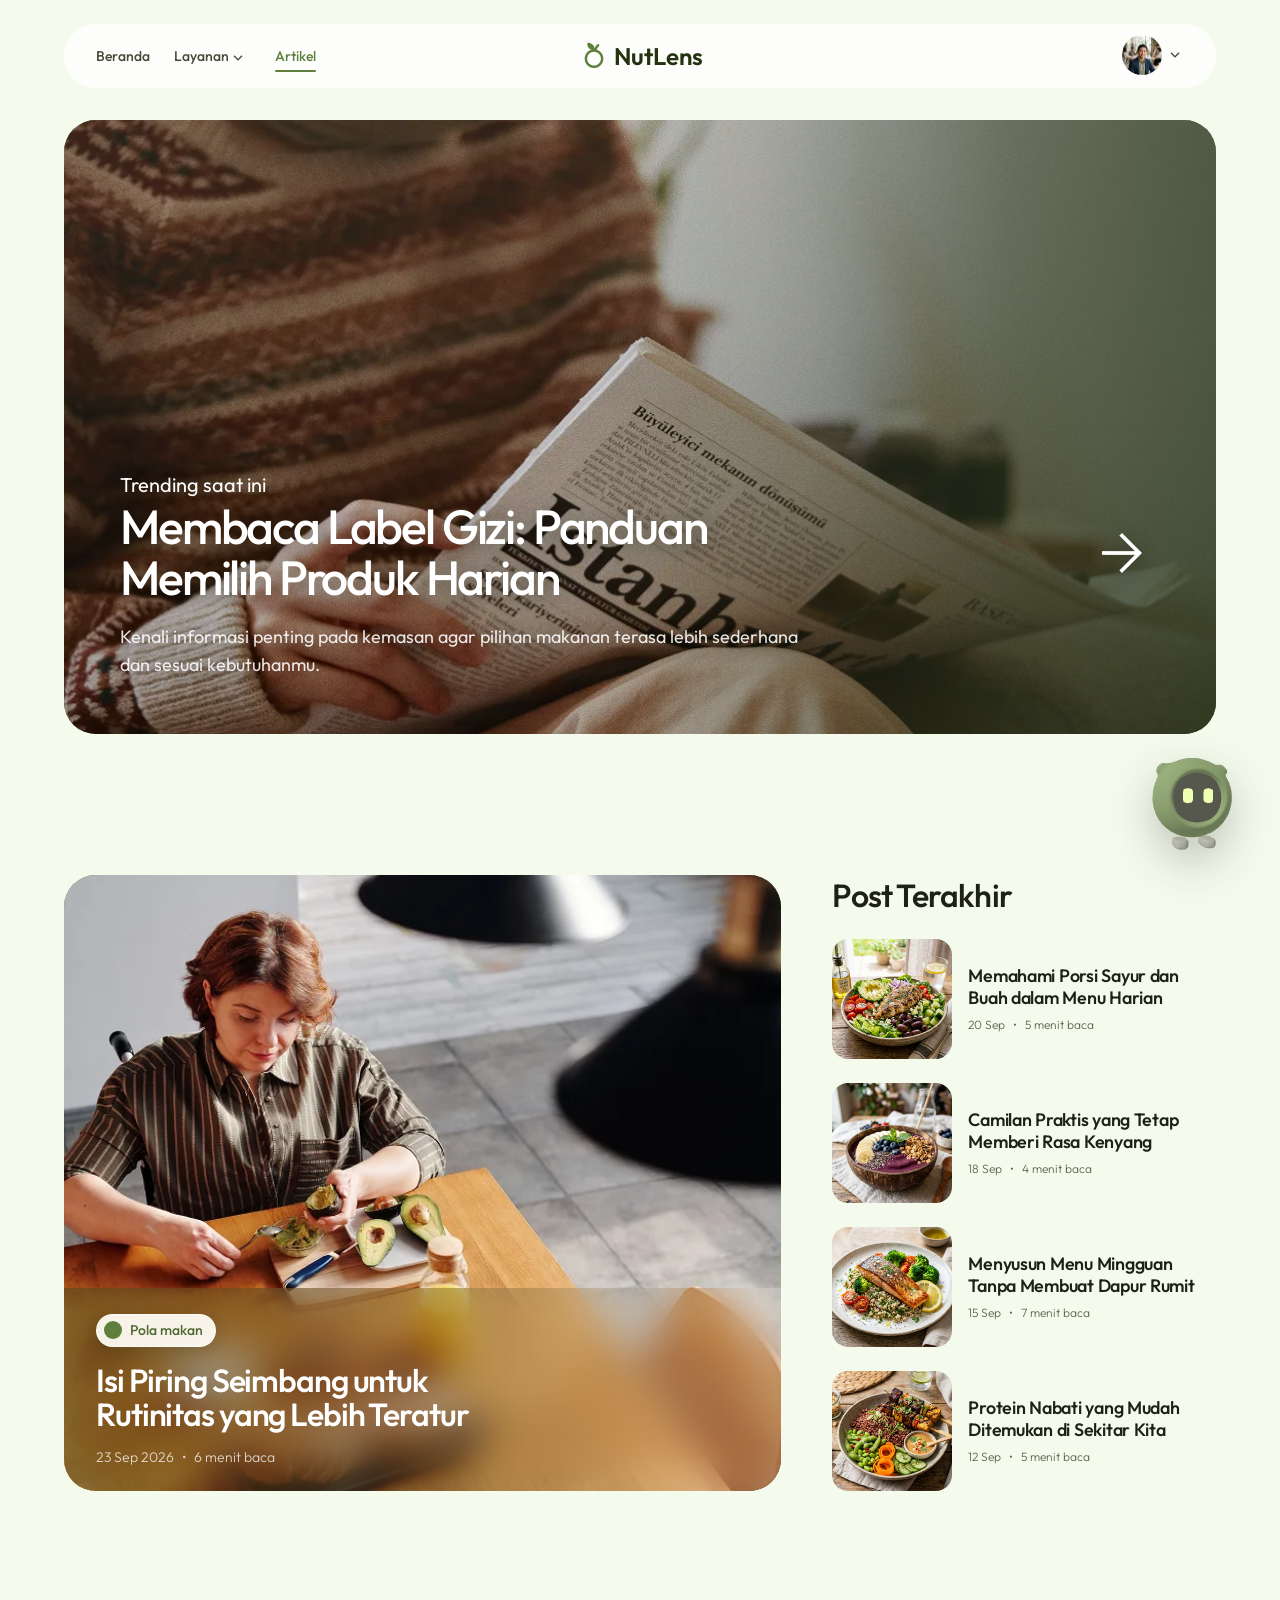
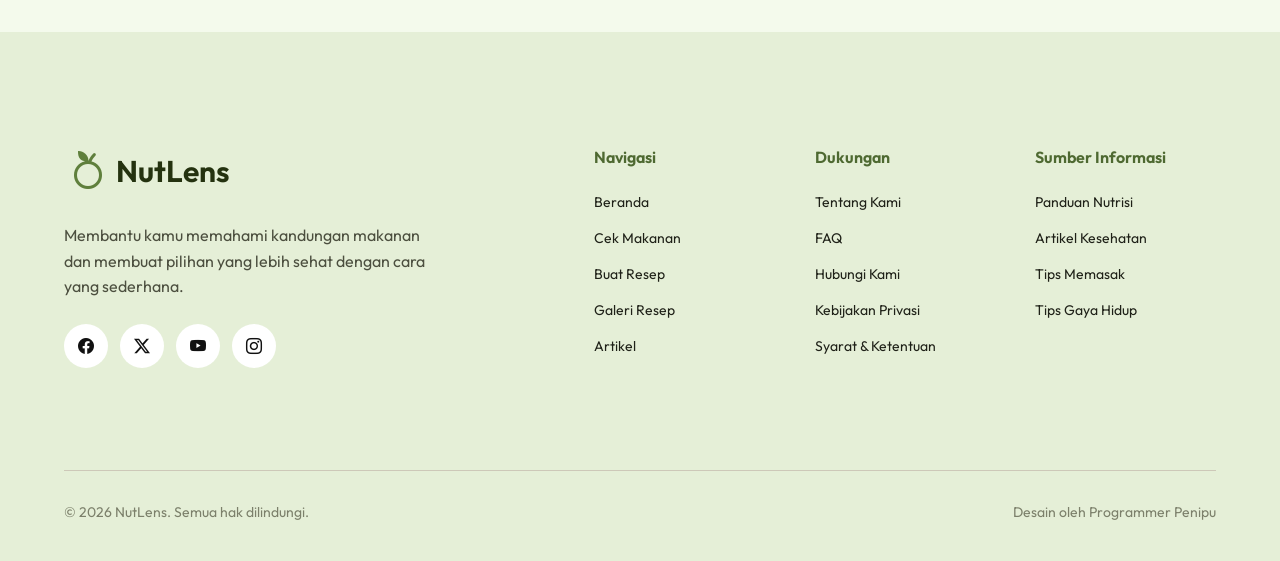
==== commit de19e83d: "fix(artikel): update article hero eyebrow text for clarity" ====
--- a/assets/pages/artikel.html
+++ b/assets/pages/artikel.html
@@ -340,7 +340,7 @@
         />
         <div class="article-hero-scrim" aria-hidden="true"></div>
         <div class="article-hero-content">
-          <p class="article-hero-eyebrow">Pilihan editor</p>
+          <p class="article-hero-eyebrow">Trending saat ini</p>
           <h1 id="featured-title">
             Membaca Label Gizi: Panduan Memilih Produk Harian
           </h1>
